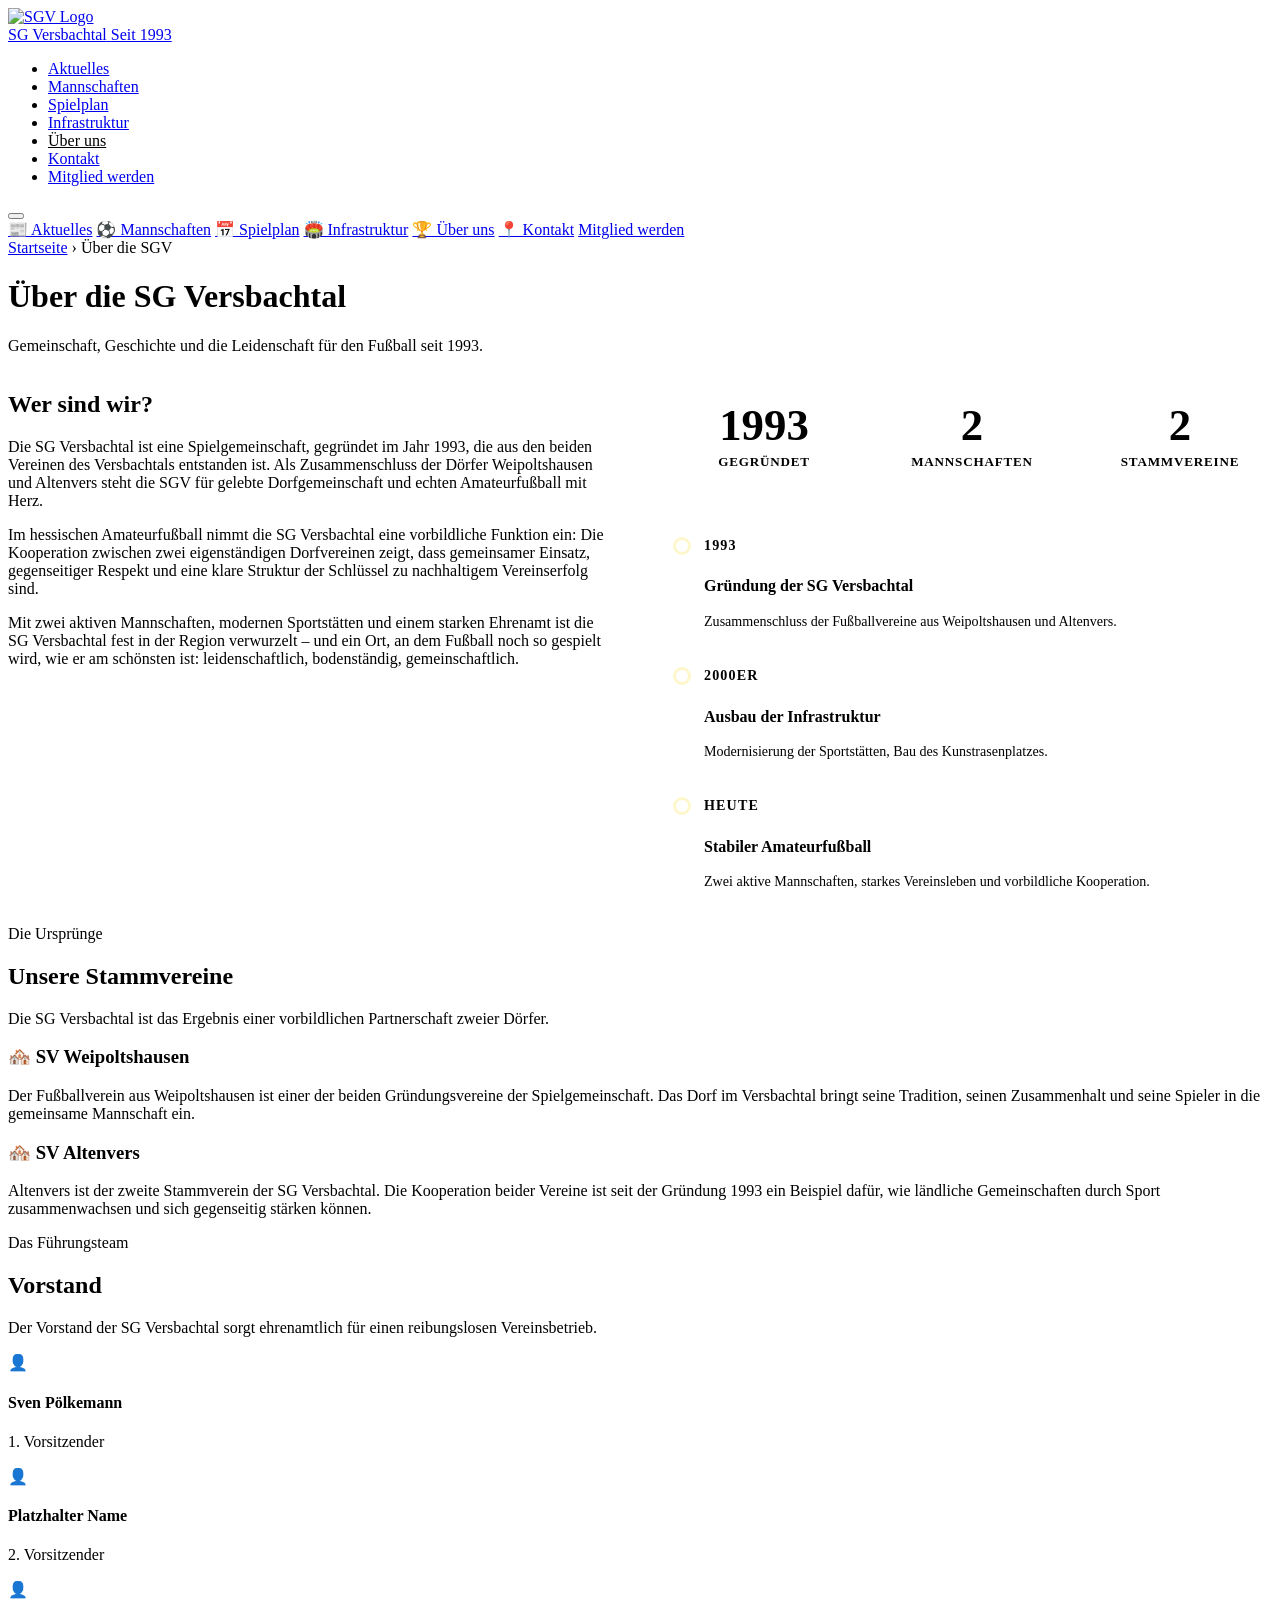
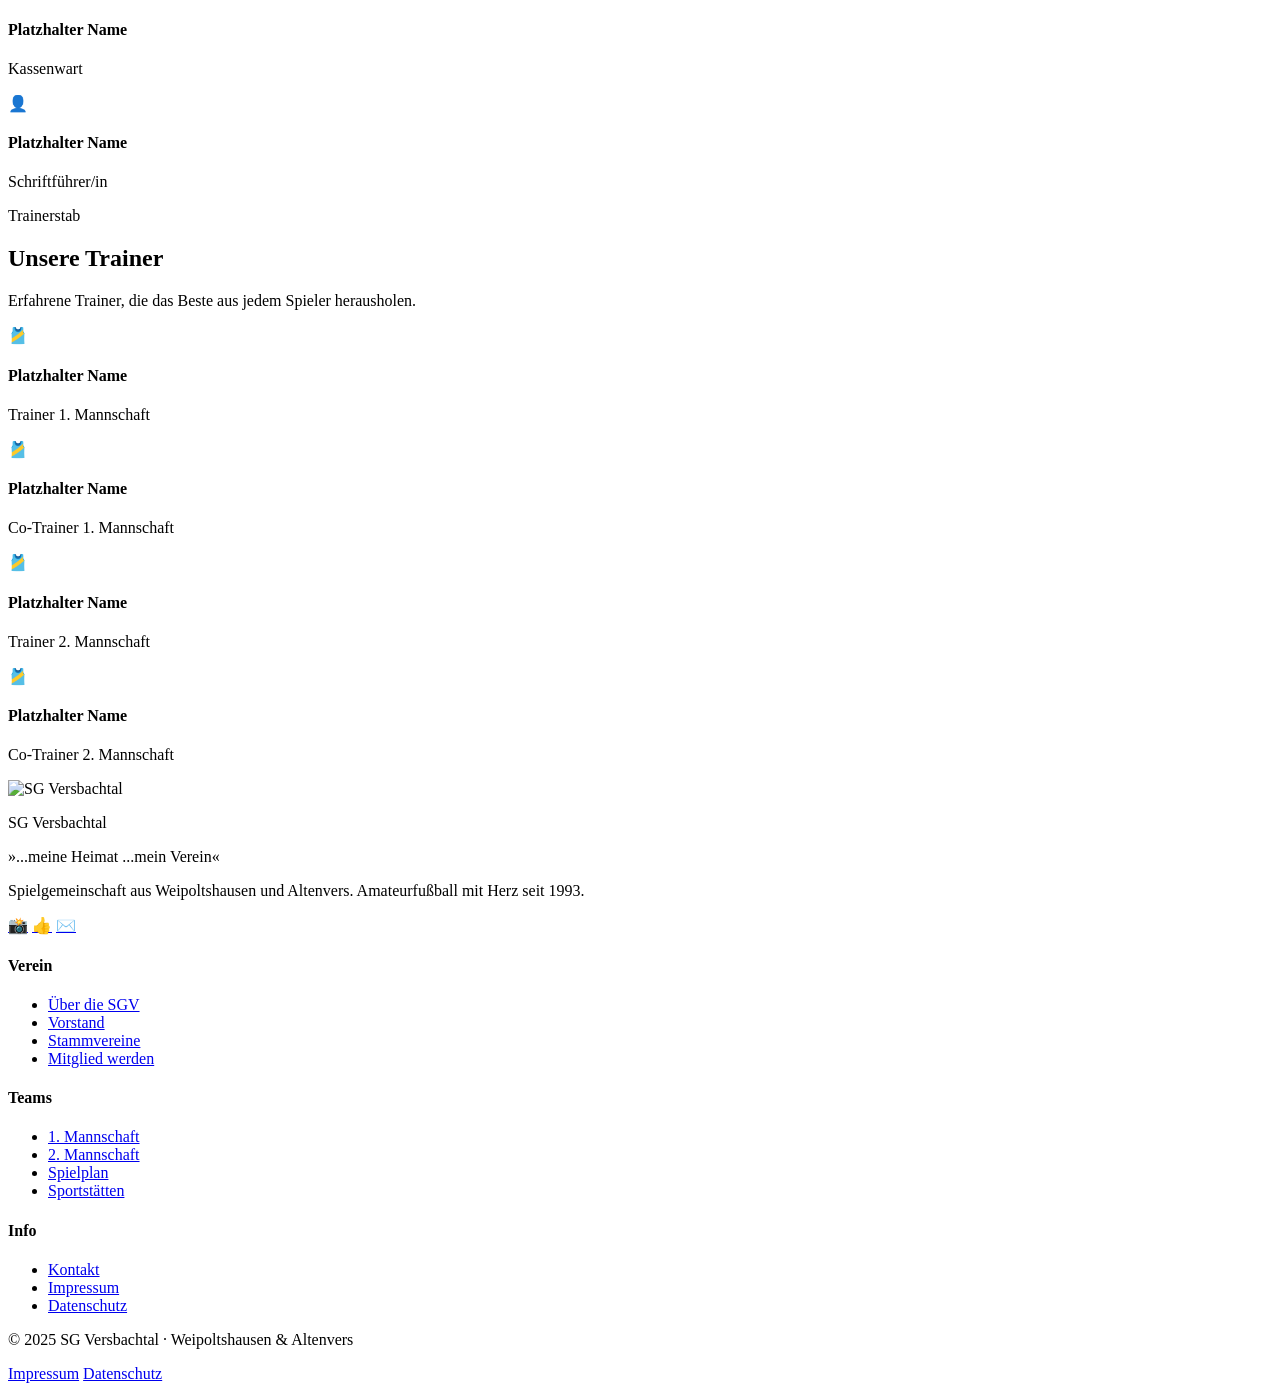
==== index.html @ b8f174ee "Add files via upload" ====
<!DOCTYPE html>
<html lang="de">
<head>
  <meta charset="UTF-8" />
  <meta name="viewport" content="width=device-width, initial-scale=1.0" />
  <meta name="description" content="Über die SG Versbachtal – Geschichte, Stammvereine, Vorstand und Trainer." />
  <title>Über die SGV | SG Versbachtal</title>
  <link rel="stylesheet" href="css/style.css" />
  <style>
    /* Extra styles for this page */
    .timeline {
      position: relative;
      padding-left: 2rem;
    }
    .timeline::before {
      content: '';
      position: absolute;
      left: 6px;
      top: 8px;
      bottom: 0;
      width: 2px;
      background: linear-gradient(to bottom, var(--color-accent), rgba(255,215,0,0.1));
    }
    .timeline-item {
      position: relative;
      margin-bottom: 2rem;
    }
    .timeline-item::before {
      content: '';
      position: absolute;
      left: -1.75rem;
      top: 6px;
      width: 12px;
      height: 12px;
      border-radius: 50%;
      background: var(--color-accent);
      border: 2px solid var(--color-primary-dark);
      box-shadow: 0 0 0 3px rgba(255,215,0,0.2);
    }
    .timeline-year {
      font-size: 0.75rem;
      font-weight: 700;
      color: var(--color-accent-dark);
      text-transform: uppercase;
      letter-spacing: 0.08em;
      margin-bottom: 4px;
    }
    .timeline-item h4 {
      font-size: 1rem;
      color: var(--color-primary-dark);
      margin-bottom: 4px;
    }
    .timeline-item p {
      font-size: 0.88rem;
      color: var(--color-gray);
      line-height: 1.6;
    }
    .stat-row {
      display: grid;
      grid-template-columns: repeat(3, 1fr);
      gap: 1.5rem;
      margin: 2rem 0;
    }
    .stat-item {
      text-align: center;
      padding: 2rem 1rem;
      background: var(--color-white);
      border-radius: var(--radius-md);
      border: 1px solid var(--color-border);
      box-shadow: var(--shadow-sm);
    }
    .stat-number {
      font-family: var(--font-display);
      font-size: 2.8rem;
      font-weight: 700;
      color: var(--color-primary);
      line-height: 1;
      margin-bottom: 6px;
    }
    .stat-label {
      font-size: 0.82rem;
      color: var(--color-gray);
      font-weight: 600;
      text-transform: uppercase;
      letter-spacing: 0.06em;
    }
    @media (max-width: 768px) {
      .stat-row { grid-template-columns: 1fr; }
    }
  </style>
</head>
<body>

<!-- NAVIGATION -->
<header>
  <nav class="navbar scrolled" role="navigation" aria-label="Hauptnavigation">
    <div class="container">
      <a href="index.html" class="nav-brand" aria-label="Zurück zur Startseite">
        <img src="images/logo-placeholder.svg" alt="SGV Logo" class="nav-logo" />
        <div class="nav-brand-text">
          <span class="nav-brand-name">SG Versbachtal</span>
          <span class="nav-brand-year">Seit 1993</span>
        </div>
      </a>
      <ul class="nav-links" role="list">
        <li><a href="index.html#aktuelles">Aktuelles</a></li>
        <li><a href="index.html#mannschaften">Mannschaften</a></li>
        <li><a href="index.html#spielplan">Spielplan</a></li>
        <li><a href="index.html#infrastruktur">Infrastruktur</a></li>
        <li><a href="die-sgv.html" aria-current="page" style="color:var(--color-accent)">Über uns</a></li>
        <li><a href="index.html#kontakt">Kontakt</a></li>
        <li><a href="index.html#mitglied" class="nav-cta">Mitglied werden</a></li>
      </ul>
      <button class="hamburger" aria-label="Menü öffnen" aria-expanded="false">
        <span></span><span></span><span></span>
      </button>
    </div>
  </nav>
  <nav class="mobile-nav" aria-label="Mobile Navigation">
    <a href="index.html#aktuelles">📰 Aktuelles</a>
    <a href="index.html#mannschaften">⚽ Mannschaften</a>
    <a href="index.html#spielplan">📅 Spielplan</a>
    <a href="index.html#infrastruktur">🏟️ Infrastruktur</a>
    <a href="die-sgv.html">🏆 Über uns</a>
    <a href="index.html#kontakt">📍 Kontakt</a>
    <a href="index.html#mitglied" class="nav-cta">Mitglied werden</a>
  </nav>
</header>

<main>

  <!-- PAGE HERO -->
  <div class="page-hero">
    <div class="container">
      <nav class="breadcrumb" aria-label="Breadcrumb">
        <a href="index.html">Startseite</a>
        <span class="breadcrumb-sep" aria-hidden="true">›</span>
        <span>Über die SGV</span>
      </nav>
      <h1>Über die SG Versbachtal</h1>
      <p>Gemeinschaft, Geschichte und die Leidenschaft für den Fußball seit 1993.</p>
    </div>
  </div>

  <!-- ÜBER UNS -->
  <section class="page-section" id="ueber-uns">
    <div class="container">
      <div style="display:grid;grid-template-columns:1fr 1fr;gap:4rem;align-items:start">

        <div class="content-prose fade-in">
          <h2>Wer sind wir?</h2>
          <p>
            Die SG Versbachtal ist eine Spielgemeinschaft, gegründet im Jahr 1993, die aus den beiden Vereinen des
            Versbachtals entstanden ist. Als Zusammenschluss der Dörfer Weipoltshausen und Altenvers steht die SGV
            für gelebte Dorfgemeinschaft und echten Amateurfußball mit Herz.
          </p>
          <p>
            Im hessischen Amateurfußball nimmt die SG Versbachtal eine vorbildliche Funktion ein: Die Kooperation
            zwischen zwei eigenständigen Dorfvereinen zeigt, dass gemeinsamer Einsatz, gegenseitiger Respekt und
            eine klare Struktur der Schlüssel zu nachhaltigem Vereinserfolg sind.
          </p>
          <p>
            Mit zwei aktiven Mannschaften, modernen Sportstätten und einem starken Ehrenamt ist die SG Versbachtal
            fest in der Region verwurzelt – und ein Ort, an dem Fußball noch so gespielt wird, wie er am schönsten ist:
            leidenschaftlich, bodenständig, gemeinschaftlich.
          </p>
        </div>

        <div class="fade-in fade-in-delay-1">
          <div class="stat-row" style="margin-top:0">
            <div class="stat-item">
              <div class="stat-number">1993</div>
              <div class="stat-label">Gegründet</div>
            </div>
            <div class="stat-item">
              <div class="stat-number">2</div>
              <div class="stat-label">Mannschaften</div>
            </div>
            <div class="stat-item">
              <div class="stat-number">2</div>
              <div class="stat-label">Stammvereine</div>
            </div>
          </div>

          <div class="timeline" style="margin-top:2rem">
            <div class="timeline-item">
              <p class="timeline-year">1993</p>
              <h4>Gründung der SG Versbachtal</h4>
              <p>Zusammenschluss der Fußballvereine aus Weipoltshausen und Altenvers.</p>
            </div>
            <div class="timeline-item">
              <p class="timeline-year">2000er</p>
              <h4>Ausbau der Infrastruktur</h4>
              <p>Modernisierung der Sportstätten, Bau des Kunstrasenplatzes.</p>
            </div>
            <div class="timeline-item">
              <p class="timeline-year">Heute</p>
              <h4>Stabiler Amateurfußball</h4>
              <p>Zwei aktive Mannschaften, starkes Vereinsleben und vorbildliche Kooperation.</p>
            </div>
          </div>
        </div>

      </div>
    </div>
  </section>

  <!-- STAMMVEREINE -->
  <section class="page-section" id="stammvereine" style="background:var(--color-light)">
    <div class="container">
      <div class="section-header fade-in">
        <span class="section-label">Die Ursprünge</span>
        <h2 class="section-title">Unsere Stammvereine</h2>
        <p class="section-subtitle">Die SG Versbachtal ist das Ergebnis einer vorbildlichen Partnerschaft zweier Dörfer.</p>
      </div>

      <div class="vereine-grid fade-in">
        <div class="verein-card">
          <h3><span>🏘️</span> SV Weipoltshausen</h3>
          <p>
            Der Fußballverein aus Weipoltshausen ist einer der beiden Gründungsvereine der Spielgemeinschaft.
            Das Dorf im Versbachtal bringt seine Tradition, seinen Zusammenhalt und seine Spieler in die
            gemeinsame Mannschaft ein.
          </p>
        </div>
        <div class="verein-card">
          <h3><span>🏘️</span> SV Altenvers</h3>
          <p>
            Altenvers ist der zweite Stammverein der SG Versbachtal. Die Kooperation beider Vereine ist seit
            der Gründung 1993 ein Beispiel dafür, wie ländliche Gemeinschaften durch Sport zusammenwachsen
            und sich gegenseitig stärken können.
          </p>
        </div>
      </div>
    </div>
  </section>

  <!-- VORSTAND -->
  <section class="page-section" id="vorstand">
    <div class="container">
      <div class="section-header fade-in">
        <span class="section-label">Das Führungsteam</span>
        <h2 class="section-title">Vorstand</h2>
        <p class="section-subtitle">Der Vorstand der SG Versbachtal sorgt ehrenamtlich für einen reibungslosen Vereinsbetrieb.</p>
      </div>

      <div class="people-grid">

        <div class="person-card fade-in">
          <div class="person-avatar" aria-hidden="true">👤</div>
          <h4>Sven Pölkemann</h4>
          <p class="person-role">1. Vorsitzender</p>
        </div>

        <div class="person-card fade-in fade-in-delay-1">
          <div class="person-avatar" aria-hidden="true">👤</div>
          <h4>Platzhalter Name</h4>
          <p class="person-role">2. Vorsitzender</p>
        </div>

        <div class="person-card fade-in fade-in-delay-2">
          <div class="person-avatar" aria-hidden="true">👤</div>
          <h4>Platzhalter Name</h4>
          <p class="person-role">Kassenwart</p>
        </div>

        <div class="person-card fade-in fade-in-delay-3">
          <div class="person-avatar" aria-hidden="true">👤</div>
          <h4>Platzhalter Name</h4>
          <p class="person-role">Schriftführer/in</p>
        </div>

      </div>
    </div>
  </section>

  <!-- TRAINER -->
  <section class="page-section" id="trainer" style="background:var(--color-light)">
    <div class="container">
      <div class="section-header fade-in">
        <span class="section-label">Trainerstab</span>
        <h2 class="section-title">Unsere Trainer</h2>
        <p class="section-subtitle">Erfahrene Trainer, die das Beste aus jedem Spieler herausholen.</p>
      </div>

      <div class="people-grid">

        <div class="person-card fade-in" id="mannschaft-1">
          <div class="person-avatar" aria-hidden="true">🎽</div>
          <h4>Platzhalter Name</h4>
          <p class="person-role">Trainer 1. Mannschaft</p>
        </div>

        <div class="person-card fade-in fade-in-delay-1">
          <div class="person-avatar" aria-hidden="true">🎽</div>
          <h4>Platzhalter Name</h4>
          <p class="person-role">Co-Trainer 1. Mannschaft</p>
        </div>

        <div class="person-card fade-in fade-in-delay-2" id="mannschaft-2">
          <div class="person-avatar" aria-hidden="true">🎽</div>
          <h4>Platzhalter Name</h4>
          <p class="person-role">Trainer 2. Mannschaft</p>
        </div>

        <div class="person-card fade-in fade-in-delay-3">
          <div class="person-avatar" aria-hidden="true">🎽</div>
          <h4>Platzhalter Name</h4>
          <p class="person-role">Co-Trainer 2. Mannschaft</p>
        </div>

      </div>
    </div>
  </section>

</main>

<!-- FOOTER -->
<footer role="contentinfo">
  <div class="container">
    <div class="footer-grid">
      <div class="footer-brand">
        <div class="footer-logo-wrap">
          <img src="images/logo-placeholder.svg" alt="SG Versbachtal" class="footer-logo" />
          <div>
            <p class="footer-brand-name">SG Versbachtal</p>
            <p class="footer-brand-slogan">»...meine Heimat ...mein Verein«</p>
          </div>
        </div>
        <p class="footer-description">Spielgemeinschaft aus Weipoltshausen und Altenvers. Amateurfußball mit Herz seit 1993.</p>
        <div class="footer-social">
          <a href="https://www.instagram.com/sgversbachtal/" target="_blank" rel="noopener noreferrer" class="footer-social-btn" aria-label="Instagram">📸</a>
          <a href="https://www.facebook.com/search/top?q=sg%20versbachtal" target="_blank" rel="noopener noreferrer" class="footer-social-btn" aria-label="Facebook">👍</a>
          <a href="mailto:sg-versbachtal@gmail.com" class="footer-social-btn" aria-label="E-Mail">✉️</a>
        </div>
      </div>
      <div class="footer-col">
        <h4>Verein</h4>
        <ul>
          <li><a href="die-sgv.html">Über die SGV</a></li>
          <li><a href="die-sgv.html#vorstand">Vorstand</a></li>
          <li><a href="die-sgv.html#stammvereine">Stammvereine</a></li>
          <li><a href="index.html#mitglied">Mitglied werden</a></li>
        </ul>
      </div>
      <div class="footer-col">
        <h4>Teams</h4>
        <ul>
          <li><a href="index.html#mannschaften">1. Mannschaft</a></li>
          <li><a href="index.html#mannschaften">2. Mannschaft</a></li>
          <li><a href="index.html#spielplan">Spielplan</a></li>
          <li><a href="index.html#infrastruktur">Sportstätten</a></li>
        </ul>
      </div>
      <div class="footer-col">
        <h4>Info</h4>
        <ul>
          <li><a href="index.html#kontakt">Kontakt</a></li>
          <li><a href="impressum.html">Impressum</a></li>
          <li><a href="datenschutz.html">Datenschutz</a></li>
        </ul>
      </div>
    </div>
    <div class="footer-bottom">
      <p class="footer-copyright">© <span class="copyright-year">2025</span> SG Versbachtal · Weipoltshausen &amp; Altenvers</p>
      <div class="footer-legal-links">
        <a href="impressum.html">Impressum</a>
        <a href="datenschutz.html">Datenschutz</a>
      </div>
    </div>
  </div>
</footer>

<script src="js/main.js"></script>
</body>
</html>
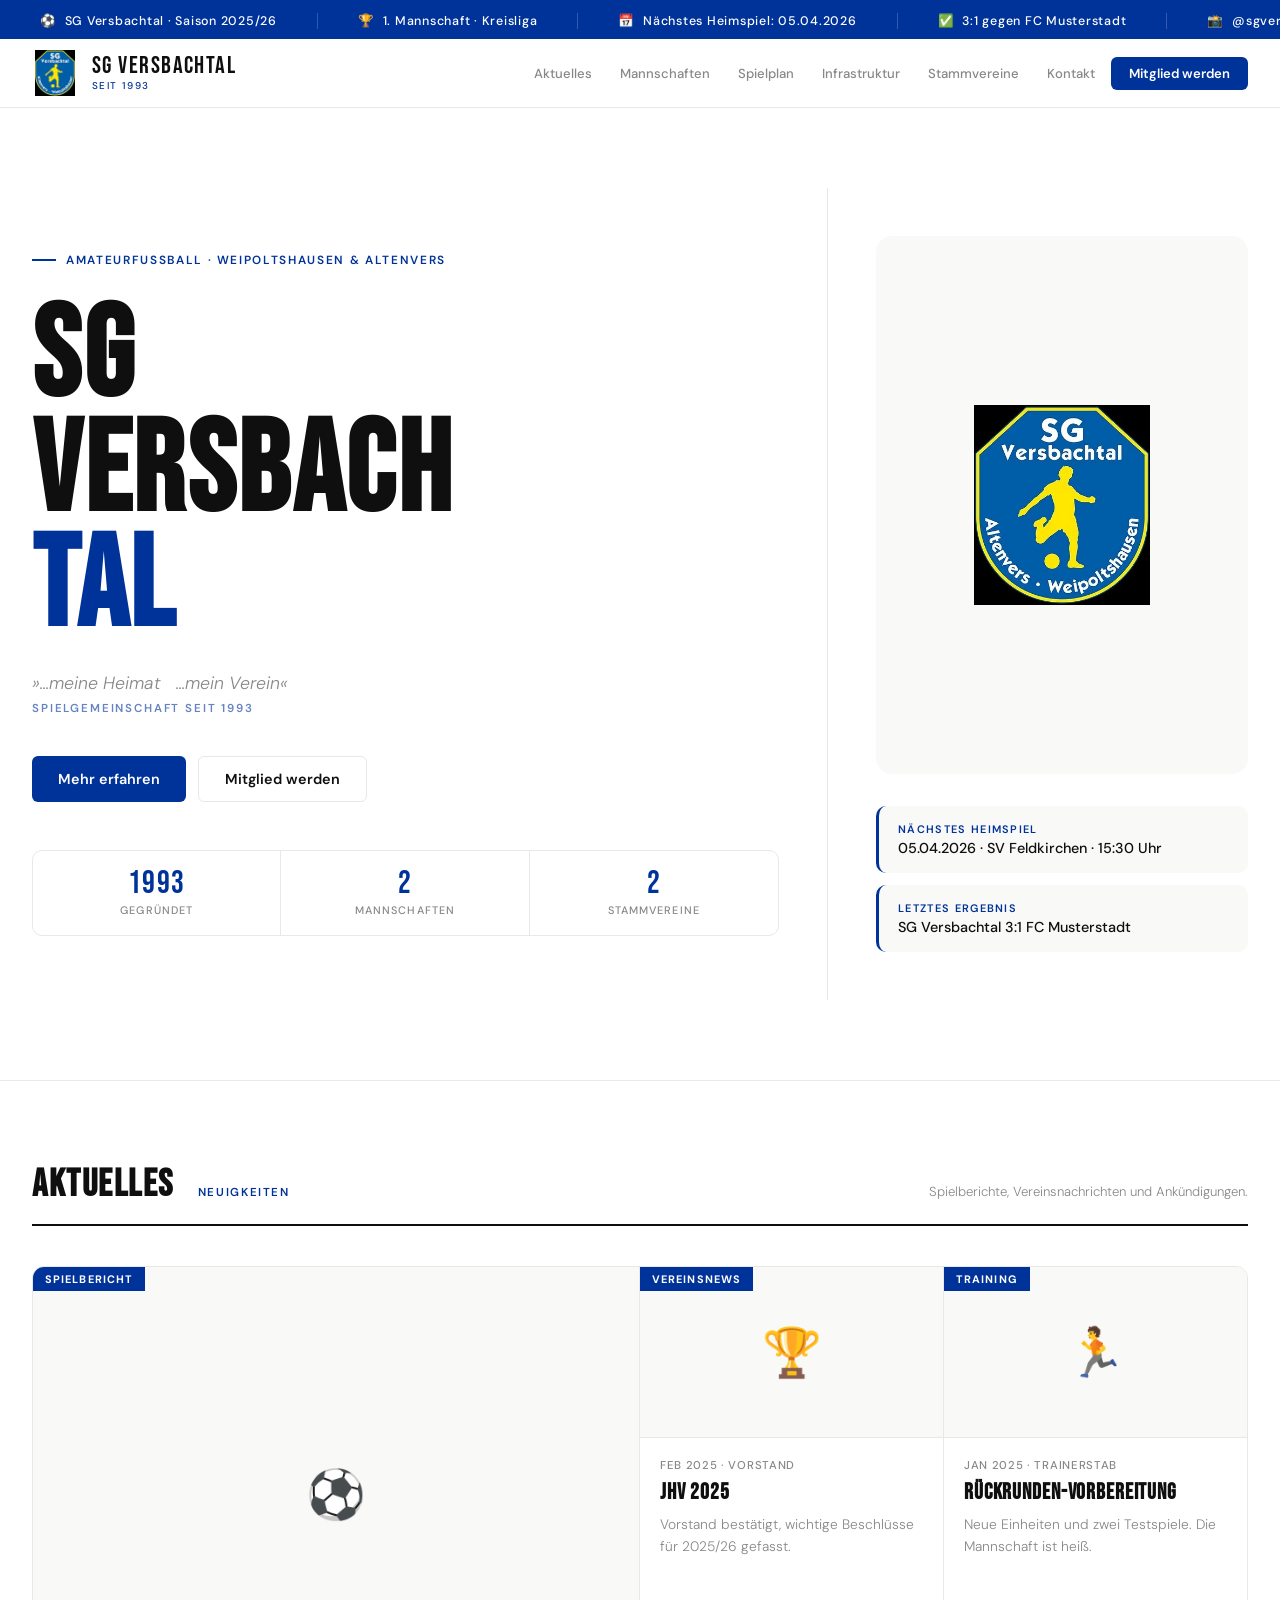
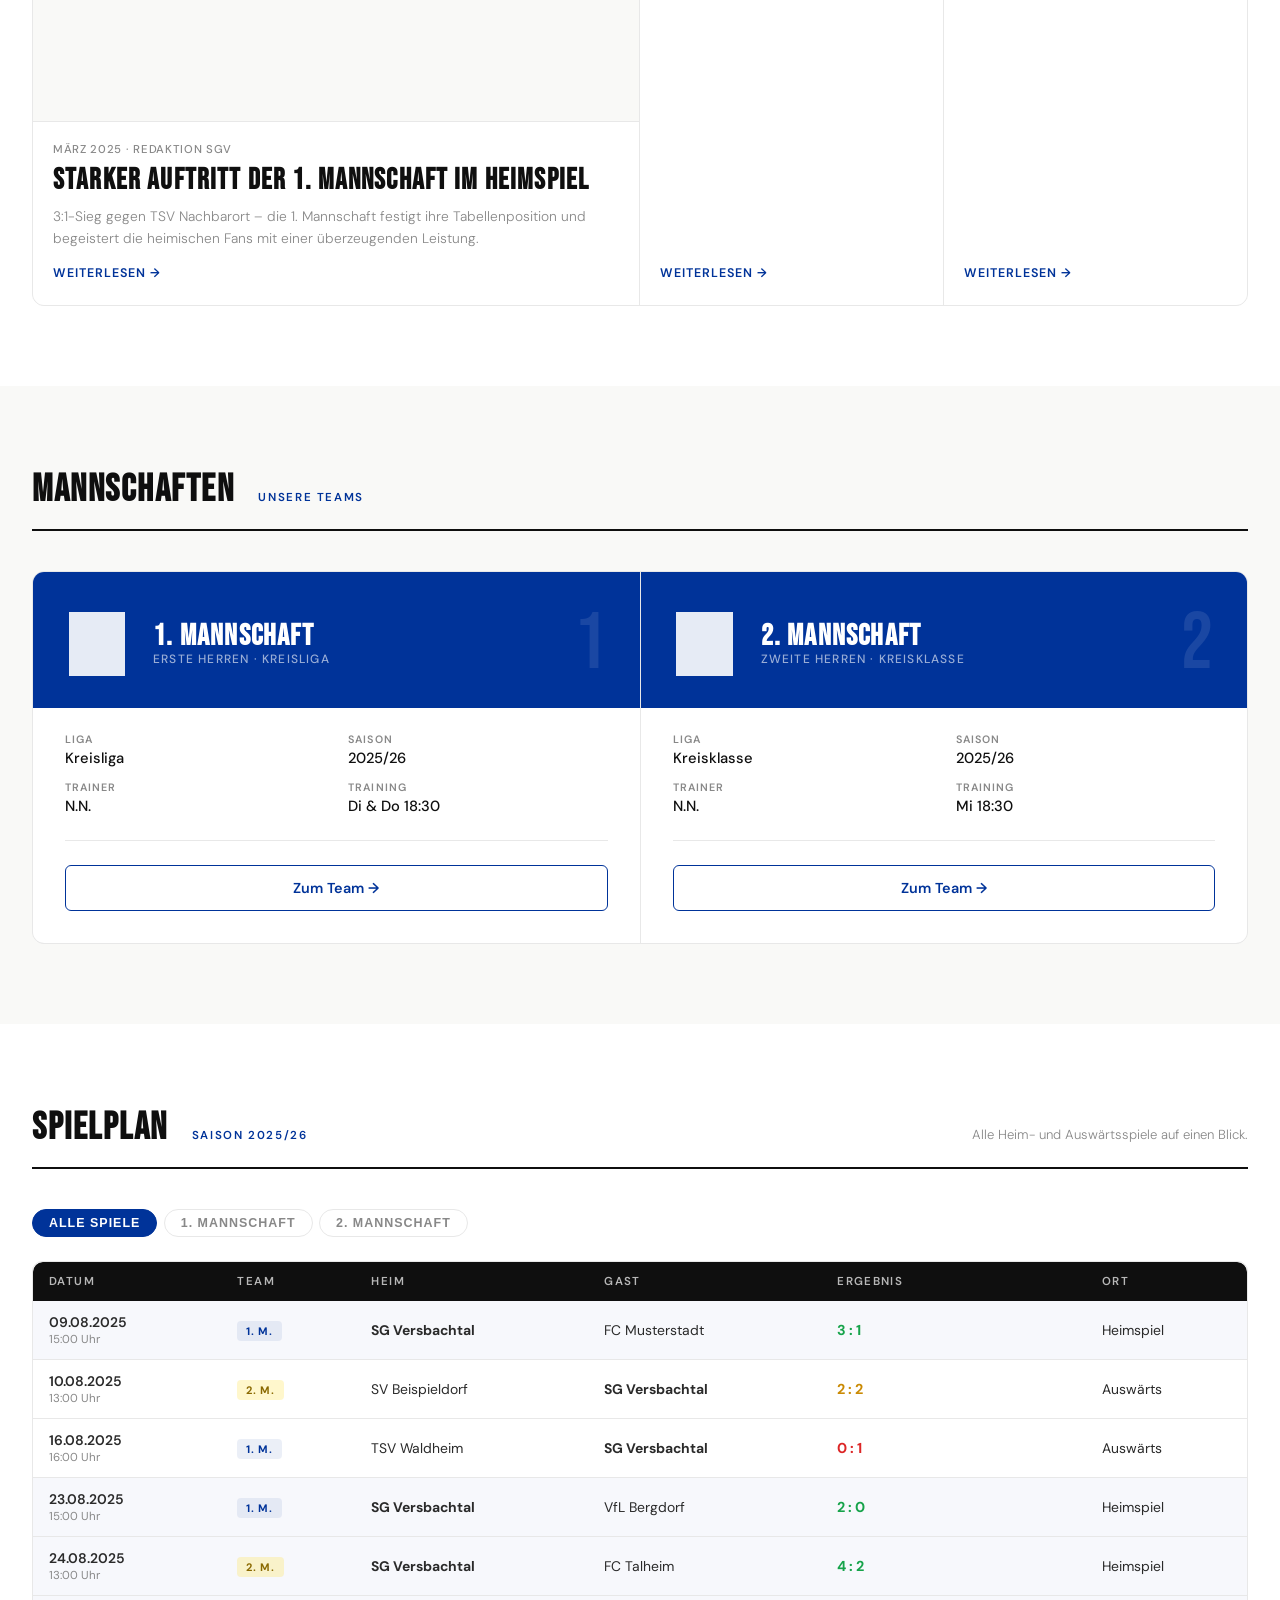
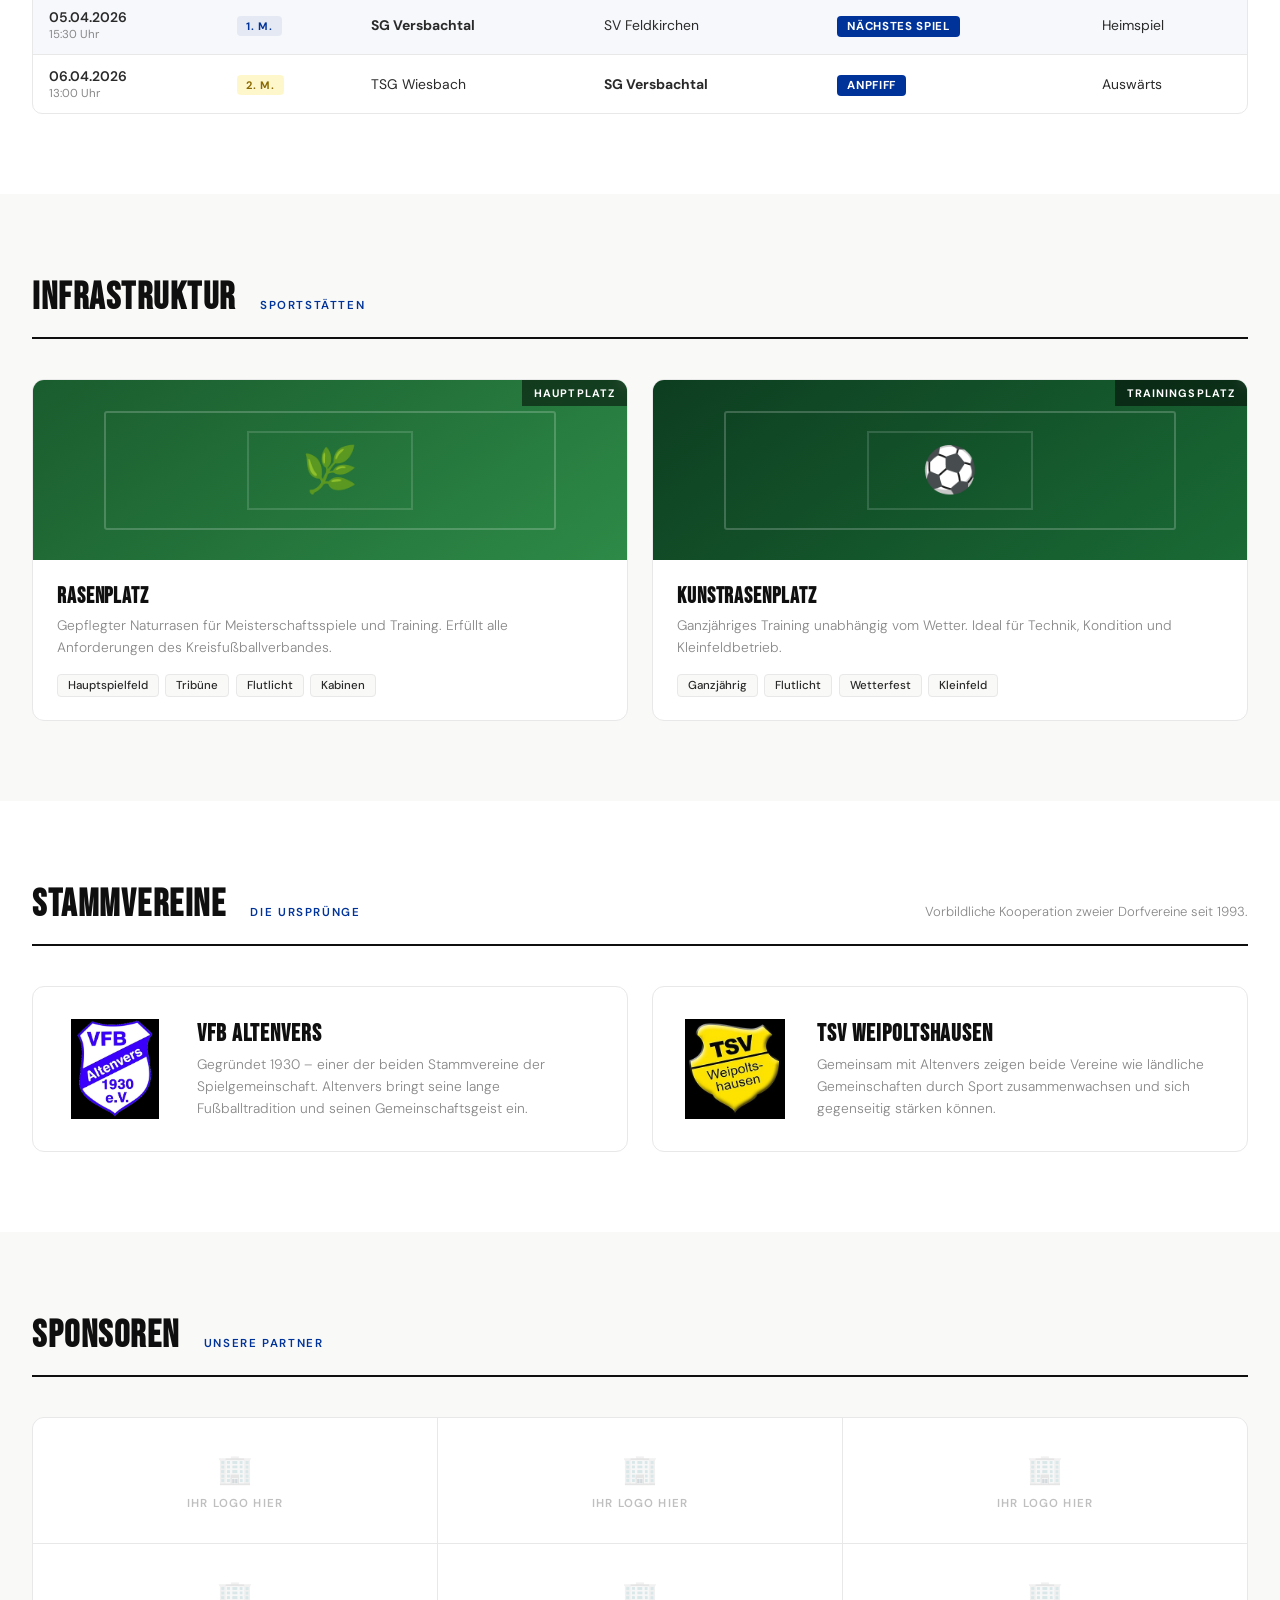
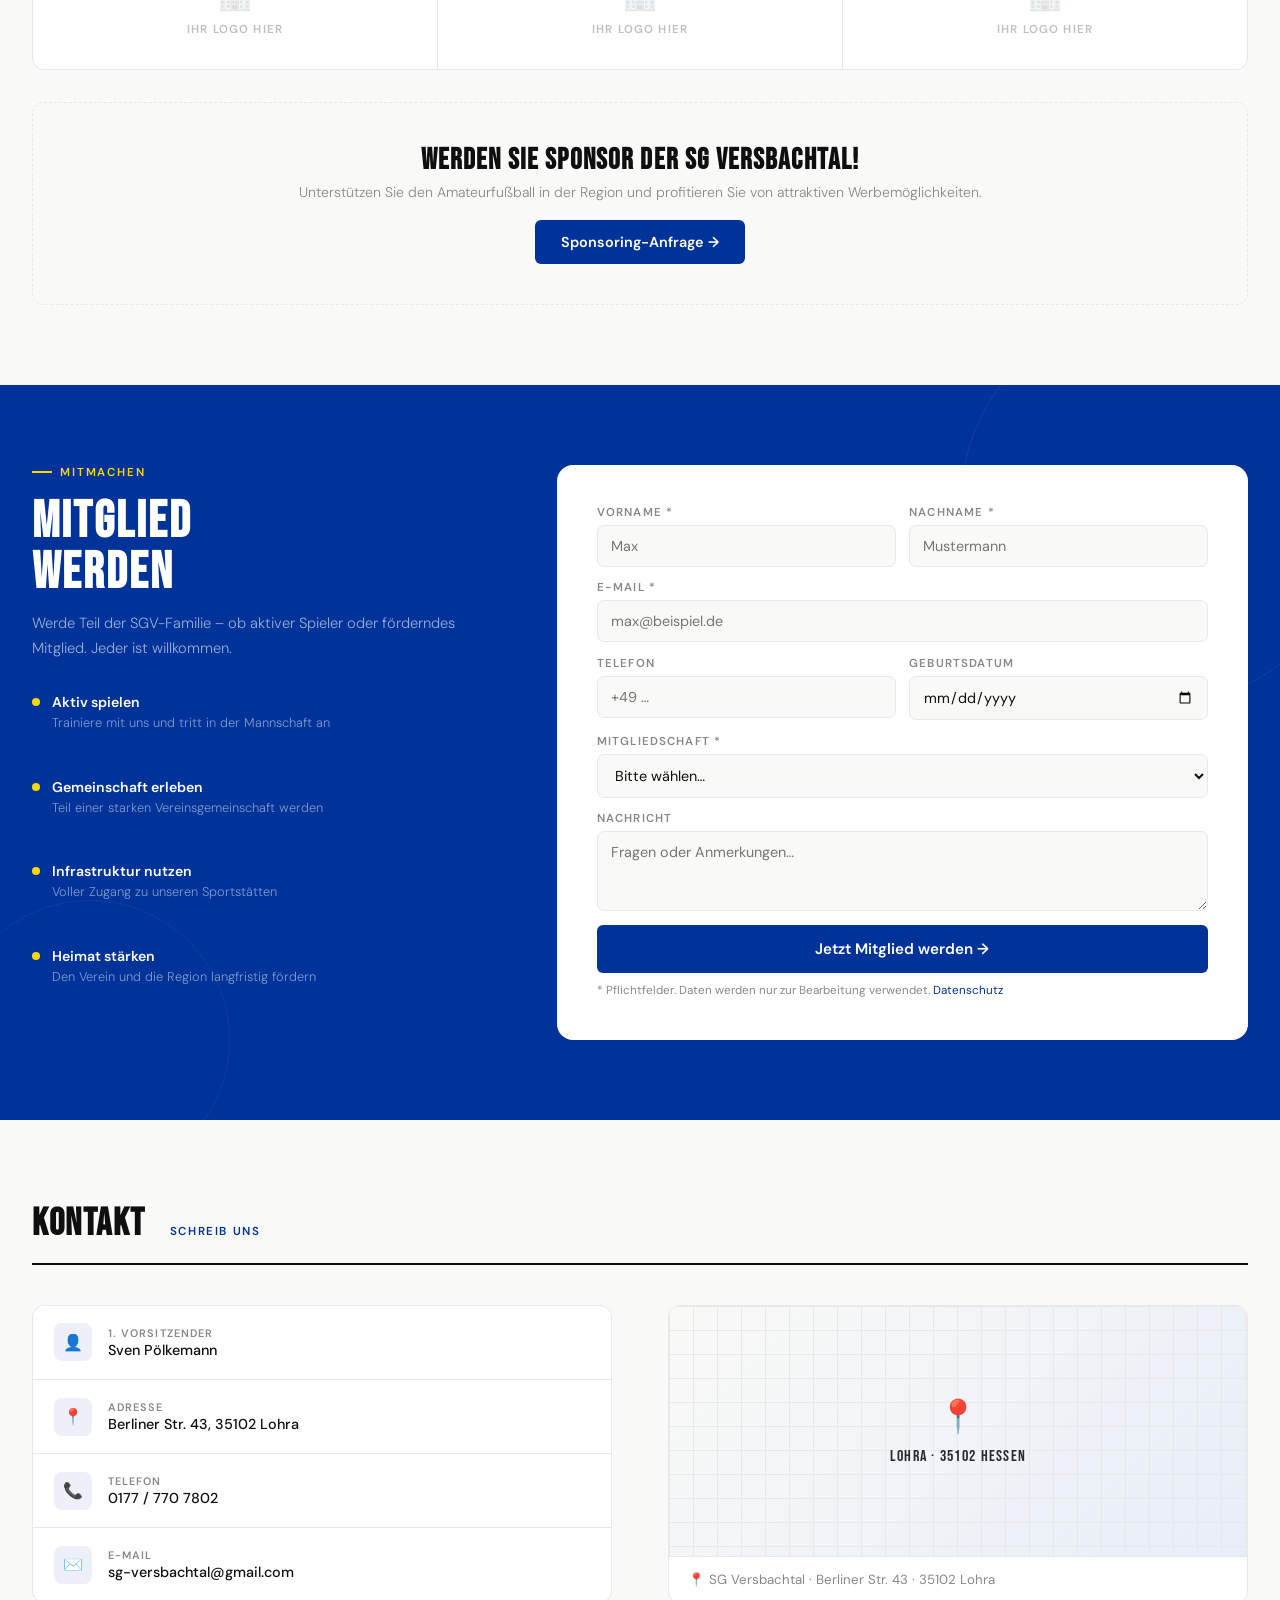
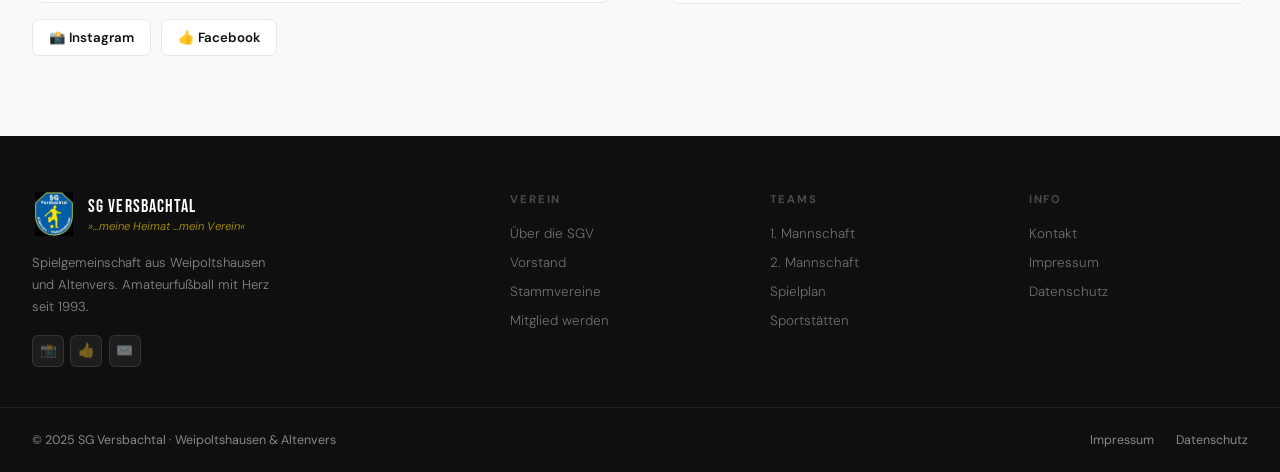
==== commit 597904a9: "Add files via upload" ====
--- a/index.html
+++ b/index.html
@@ -1,376 +1,626 @@
 <!DOCTYPE html>
 <html lang="de">
 <head>
-  <meta charset="UTF-8" />
-  <meta name="viewport" content="width=device-width, initial-scale=1.0" />
-  <meta name="description" content="Über die SG Versbachtal – Geschichte, Stammvereine, Vorstand und Trainer." />
-  <title>Über die SGV | SG Versbachtal</title>
-  <link rel="stylesheet" href="css/style.css" />
-  <style>
-    /* Extra styles for this page */
-    .timeline {
-      position: relative;
-      padding-left: 2rem;
-    }
-    .timeline::before {
-      content: '';
-      position: absolute;
-      left: 6px;
-      top: 8px;
-      bottom: 0;
-      width: 2px;
-      background: linear-gradient(to bottom, var(--color-accent), rgba(255,215,0,0.1));
-    }
-    .timeline-item {
-      position: relative;
-      margin-bottom: 2rem;
-    }
-    .timeline-item::before {
-      content: '';
-      position: absolute;
-      left: -1.75rem;
-      top: 6px;
-      width: 12px;
-      height: 12px;
-      border-radius: 50%;
-      background: var(--color-accent);
-      border: 2px solid var(--color-primary-dark);
-      box-shadow: 0 0 0 3px rgba(255,215,0,0.2);
-    }
-    .timeline-year {
-      font-size: 0.75rem;
-      font-weight: 700;
-      color: var(--color-accent-dark);
-      text-transform: uppercase;
-      letter-spacing: 0.08em;
-      margin-bottom: 4px;
-    }
-    .timeline-item h4 {
-      font-size: 1rem;
-      color: var(--color-primary-dark);
-      margin-bottom: 4px;
-    }
-    .timeline-item p {
-      font-size: 0.88rem;
-      color: var(--color-gray);
-      line-height: 1.6;
-    }
-    .stat-row {
-      display: grid;
-      grid-template-columns: repeat(3, 1fr);
-      gap: 1.5rem;
-      margin: 2rem 0;
-    }
-    .stat-item {
-      text-align: center;
-      padding: 2rem 1rem;
-      background: var(--color-white);
-      border-radius: var(--radius-md);
-      border: 1px solid var(--color-border);
-      box-shadow: var(--shadow-sm);
-    }
-    .stat-number {
-      font-family: var(--font-display);
-      font-size: 2.8rem;
-      font-weight: 700;
-      color: var(--color-primary);
-      line-height: 1;
-      margin-bottom: 6px;
-    }
-    .stat-label {
-      font-size: 0.82rem;
-      color: var(--color-gray);
-      font-weight: 600;
-      text-transform: uppercase;
-      letter-spacing: 0.06em;
-    }
-    @media (max-width: 768px) {
-      .stat-row { grid-template-columns: 1fr; }
-    }
-  </style>
+<meta charset="UTF-8"/>
+<meta name="viewport" content="width=device-width,initial-scale=1.0"/>
+<title>SG Versbachtal</title>
+<link href="https://fonts.googleapis.com/css2?family=DM+Sans:ital,opsz,wght@0,9..40,300;0,9..40,400;0,9..40,500;0,9..40,700;1,9..40,300&family=Bebas+Neue&display=swap" rel="stylesheet">
+<style>
+:root{
+  --ink:#0f0f0f;
+  --ink2:#2a2a2a;
+  --muted:#888;
+  --rule:#e8e8e8;
+  --blue:#003399;
+  --gold:#FFD700;
+  --gold2:#f0c800;
+  --white:#fff;
+  --off:#f9f9f7;
+  --accent:#0033cc;
+}
+*,*::before,*::after{box-sizing:border-box;margin:0;padding:0}
+html{scroll-behavior:smooth}
+body{font-family:'DM Sans',sans-serif;background:var(--white);color:var(--ink);overflow-x:hidden}
+a{text-decoration:none;color:inherit}
+ul{list-style:none}
+img{max-width:100%;display:block}
+
+/* ── TICKER ── */
+.ticker{background:var(--blue);color:var(--white);padding:9px 0;overflow:hidden;white-space:nowrap}
+.ticker-inner{display:inline-flex;gap:0;animation:tick 22s linear infinite}
+.ticker-item{font-family:'DM Sans',sans-serif;font-size:.78rem;font-weight:500;letter-spacing:.06em;padding:0 2.5rem;border-right:1px solid rgba(255,255,255,.2)}
+.ticker-item span{color:var(--gold);margin-right:.5rem}
+@keyframes tick{0%{transform:translateX(0)}100%{transform:translateX(-50%)}}
+
+/* ── NAV ── */
+nav{background:var(--white);border-bottom:1px solid var(--rule);position:sticky;top:0;z-index:200}
+.nav-top{max-width:1320px;margin:0 auto;padding:0 2rem;height:68px;display:flex;align-items:center;justify-content:space-between;gap:2rem}
+.brand{display:flex;align-items:center;gap:14px}
+.brand img{width:46px;height:46px;object-fit:contain}
+.brand-name{font-family:'Bebas Neue',sans-serif;font-size:1.5rem;letter-spacing:.06em;color:var(--ink);line-height:1}
+.brand-sub{font-size:.62rem;font-weight:500;color:var(--blue);letter-spacing:.14em;text-transform:uppercase;margin-top:1px}
+.nav-links{display:flex;align-items:center;gap:.25rem}
+.nav-links a{font-size:.82rem;font-weight:500;color:var(--muted);padding:7px 12px;border-radius:6px;transition:.2s;white-space:nowrap}
+.nav-links a:hover{color:var(--ink);background:var(--off)}
+.nav-cta{background:var(--blue)!important;color:var(--white)!important;border-radius:6px!important;padding:8px 18px!important;font-weight:600!important}
+.nav-cta:hover{background:var(--accent)!important}
+
+/* ── HERO ── */
+#hero{border-bottom:1px solid var(--rule)}
+.hero-layout{max-width:1320px;margin:0 auto;padding:0 2rem;display:grid;grid-template-columns:1fr 420px;min-height:82vh;align-items:stretch;gap:0}
+.hero-left{padding:4rem 3rem 4rem 0;border-right:1px solid var(--rule);display:flex;flex-direction:column;justify-content:center}
+.hero-kicker{display:inline-flex;align-items:center;gap:10px;font-size:.74rem;font-weight:600;letter-spacing:.14em;text-transform:uppercase;color:var(--blue);margin-bottom:2rem}
+.hero-kicker::before{content:'';width:24px;height:2px;background:var(--blue)}
+.hero-h1{font-family:'Bebas Neue',sans-serif;font-size:clamp(5rem,10vw,9rem);line-height:.9;letter-spacing:.02em;color:var(--ink);margin-bottom:1.5rem}
+.hero-h1 em{color:var(--blue);font-style:normal;display:block}
+.hero-tagline{font-size:1.1rem;font-weight:300;color:var(--muted);font-style:italic;margin-bottom:.3rem;line-height:1.5}
+.hero-since{font-size:.72rem;font-weight:600;letter-spacing:.16em;text-transform:uppercase;color:var(--blue);opacity:.6;margin-bottom:2.5rem}
+.hero-btns{display:flex;gap:.75rem;flex-wrap:wrap}
+.btn{display:inline-flex;align-items:center;gap:8px;padding:13px 26px;border-radius:6px;font-family:'DM Sans',sans-serif;font-size:.9rem;font-weight:600;cursor:pointer;border:none;transition:.2s;white-space:nowrap}
+.btn-blue{background:var(--blue);color:#fff}
+.btn-blue:hover{background:var(--accent);transform:translateY(-2px)}
+.btn-outline{background:transparent;color:var(--ink);border:1.5px solid var(--rule)}
+.btn-outline:hover{border-color:var(--ink);transform:translateY(-2px)}
+.hero-stats{display:grid;grid-template-columns:repeat(3,1fr);gap:0;margin-top:3rem;border:1px solid var(--rule);border-radius:10px;overflow:hidden}
+.hstat{padding:1.1rem 1rem;border-right:1px solid var(--rule);text-align:center}
+.hstat:last-child{border-right:none}
+.hstat-num{font-family:'Bebas Neue',sans-serif;font-size:2rem;color:var(--blue);letter-spacing:.04em;line-height:1}
+.hstat-label{font-size:.68rem;font-weight:500;color:var(--muted);letter-spacing:.1em;text-transform:uppercase;margin-top:3px}
+.hero-right{padding:3rem 0 3rem 3rem;display:flex;flex-direction:column;justify-content:space-between;gap:2rem}
+.hero-logo-box{flex:1;display:flex;align-items:center;justify-content:center;background:var(--off);border-radius:16px;position:relative;overflow:hidden;min-height:280px}
+.hero-logo-box::before{content:'SG';font-family:'Bebas Neue',sans-serif;font-size:14rem;color:rgba(0,51,153,.05);position:absolute;top:50%;left:50%;transform:translate(-50%,-50%);white-space:nowrap;pointer-events:none}
+.hero-logo-box img{width:200px;height:200px;object-fit:contain;position:relative;z-index:1;animation:logoFloat 5s ease-in-out infinite}
+@keyframes logoFloat{0%,100%{transform:translateY(0)}50%{transform:translateY(-10px)}}
+.hero-aside{display:flex;flex-direction:column;gap:.75rem}
+.aside-card{background:var(--off);border-radius:10px;padding:1rem 1.2rem;border-left:3px solid var(--blue)}
+.aside-label{font-size:.68rem;font-weight:600;letter-spacing:.12em;text-transform:uppercase;color:var(--blue);margin-bottom:3px}
+.aside-val{font-size:.9rem;font-weight:500;color:var(--ink)}
+
+/* ── SHARED ── */
+section{padding:80px 0}
+.container{max-width:1320px;margin:0 auto;padding:0 2rem}
+.section-rule{display:flex;align-items:baseline;gap:1.5rem;margin-bottom:2.5rem;padding-bottom:1rem;border-bottom:2px solid var(--ink)}
+.section-rule h2{font-family:'Bebas Neue',sans-serif;font-size:clamp(1.8rem,3vw,2.6rem);letter-spacing:.04em;color:var(--ink)}
+.section-rule .rule-tag{font-size:.72rem;font-weight:600;letter-spacing:.14em;text-transform:uppercase;color:var(--blue)}
+.section-rule .rule-sub{margin-left:auto;font-size:.82rem;color:var(--muted);font-weight:300;max-width:340px;text-align:right}
+
+/* ── NEWS ── */
+#aktuelles{background:var(--white)}
+.news-grid{display:grid;grid-template-columns:2fr 1fr 1fr;gap:1px;background:var(--rule)}
+.news-card{background:var(--white);transition:.2s;cursor:pointer;display:flex;flex-direction:column}
+.news-card:hover{background:var(--off)}
+.news-card:first-child{grid-row:span 1}
+.nc-img{background:var(--off);aspect-ratio:16/9;display:flex;align-items:center;justify-content:center;font-size:3rem;position:relative;overflow:hidden}
+.nc-img.tall{aspect-ratio:4/3}
+.nc-tag{position:absolute;top:0;left:0;background:var(--blue);color:#fff;font-size:.68rem;font-weight:700;letter-spacing:.1em;text-transform:uppercase;padding:5px 12px}
+.nc-body{padding:1.25rem 1.25rem 1.5rem;flex:1;display:flex;flex-direction:column;border-top:1px solid var(--rule)}
+.nc-meta{font-size:.71rem;font-weight:500;color:var(--muted);letter-spacing:.06em;text-transform:uppercase;margin-bottom:.5rem}
+.nc-body h3{font-family:'Bebas Neue',sans-serif;font-size:1.35rem;letter-spacing:.04em;color:var(--ink);margin-bottom:.5rem;line-height:1.1}
+.news-card:first-child .nc-body h3{font-size:1.8rem}
+.nc-body p{font-size:.86rem;color:var(--muted);line-height:1.6;flex:1;font-weight:300}
+.nc-more{display:inline-flex;align-items:center;gap:5px;margin-top:1rem;font-size:.78rem;font-weight:600;letter-spacing:.08em;text-transform:uppercase;color:var(--blue);transition:.2s}
+.nc-more:hover{gap:9px}
+
+/* ── TEAMS ── */
+#mannschaften{background:var(--off)}
+.teams-grid{display:grid;grid-template-columns:repeat(2,1fr);gap:1px;background:var(--rule);border:1px solid var(--rule);border-radius:12px;overflow:hidden}
+.team-card{background:var(--white);display:flex;flex-direction:column}
+.tc-head{background:var(--blue);padding:2rem 2rem 1.5rem;display:grid;grid-template-columns:auto 1fr auto;align-items:center;gap:1.5rem}
+.tc-logo{width:64px;height:64px;object-fit:contain;filter:brightness(0) invert(1) opacity(.9)}
+.tc-head-text h3{font-family:'Bebas Neue',sans-serif;font-size:1.9rem;letter-spacing:.04em;color:#fff;line-height:1}
+.tc-head-text p{font-size:.75rem;font-weight:500;color:rgba(255,255,255,.6);letter-spacing:.1em;text-transform:uppercase}
+.tc-num{font-family:'Bebas Neue',sans-serif;font-size:5rem;color:rgba(255,255,255,.1);line-height:1;letter-spacing:.02em}
+.tc-body{padding:1.5rem 2rem 2rem;display:flex;flex-direction:column;flex:1}
+.tc-grid{display:grid;grid-template-columns:1fr 1fr;gap:.75rem 1.5rem;margin-bottom:1.5rem}
+.tc-item .l{font-size:.67rem;font-weight:600;letter-spacing:.1em;text-transform:uppercase;color:var(--muted);margin-bottom:2px}
+.tc-item .v{font-size:.92rem;font-weight:500;color:var(--ink)}
+.tc-rule{height:1px;background:var(--rule);margin-bottom:1.5rem}
+.btn-blue-ghost{background:transparent;color:var(--blue);border:1.5px solid var(--blue);width:100%;justify-content:center}
+.btn-blue-ghost:hover{background:var(--blue);color:#fff}
+
+/* ── SPIELPLAN ── */
+#spielplan{background:var(--white)}
+.filter-pills{display:flex;gap:.4rem;margin-bottom:1.5rem}
+.pill{font-size:.78rem;font-weight:600;letter-spacing:.08em;text-transform:uppercase;padding:6px 16px;border-radius:100px;cursor:pointer;border:1.5px solid var(--rule);color:var(--muted);background:var(--white);transition:.2s}
+.pill.on,.pill:hover{background:var(--blue);color:#fff;border-color:var(--blue)}
+.sp-table{width:100%;border-collapse:collapse;border:1px solid var(--rule);border-radius:10px;overflow:hidden}
+.sp-table thead tr{background:var(--ink)}
+.sp-table th{padding:12px 16px;font-size:.72rem;font-weight:600;letter-spacing:.12em;text-transform:uppercase;color:rgba(255,255,255,.7);text-align:left;white-space:nowrap}
+.sp-table tbody tr{border-bottom:1px solid var(--rule);transition:.15s}
+.sp-table tbody tr:hover{background:var(--off)}
+.sp-table tbody tr.heim{background:rgba(0,51,153,.03)}
+.sp-table tbody tr:last-child{border:none}
+.sp-table td{padding:12px 16px;font-size:.87rem;color:var(--ink2);vertical-align:middle}
+.sp-date{font-weight:600;font-size:.87rem}
+.sp-time{font-size:.72rem;color:var(--muted);margin-top:1px}
+.sp-tag{font-size:.68rem;font-weight:700;padding:3px 9px;border-radius:4px;letter-spacing:.06em;text-transform:uppercase}
+.sp-1m{background:rgba(0,51,153,.08);color:var(--blue)}
+.sp-2m{background:rgba(255,215,0,.2);color:#8a6900}
+.sp-res{font-weight:700;font-size:.9rem}
+.sp-win{color:#16a34a}.sp-draw{color:#ca8a04}.sp-loss{color:#dc2626}
+.sp-next{font-size:.72rem;font-weight:700;letter-spacing:.06em;text-transform:uppercase;background:var(--blue);color:#fff;padding:3px 10px;border-radius:4px}
+
+/* ── INFRA ── */
+#infrastruktur{background:var(--off)}
+.infra-grid{display:grid;grid-template-columns:repeat(2,1fr);gap:1.5rem}
+.icard{background:var(--white);border:1px solid var(--rule);border-radius:12px;overflow:hidden;transition:.25s}
+.icard:hover{border-color:var(--blue);transform:translateY(-3px);box-shadow:0 8px 30px rgba(0,51,153,.08)}
+.icard-img{height:180px;position:relative;display:flex;align-items:center;justify-content:center;overflow:hidden}
+.icard-img.grass{background:linear-gradient(145deg,#1a5c2e,#2d8a47)}
+.icard-img.art{background:linear-gradient(145deg,#0d3d20,#1a6b35)}
+.field{position:absolute;inset:0;display:flex;align-items:center;justify-content:center}
+.field::before{content:'';position:absolute;width:76%;height:66%;border:2px solid rgba(255,255,255,.2);border-radius:3px}
+.field::after{content:'';position:absolute;width:28%;height:44%;border:2px solid rgba(255,255,255,.14)}
+.icard-badge{position:absolute;top:0;right:0;background:rgba(0,0,0,.5);color:#fff;font-size:.68rem;font-weight:700;letter-spacing:.1em;text-transform:uppercase;padding:6px 12px;backdrop-filter:blur(6px)}
+.icard-icon{font-size:2.8rem;position:relative;z-index:1}
+.icard-body{padding:1.4rem 1.5rem}
+.icard-body h3{font-family:'Bebas Neue',sans-serif;font-size:1.4rem;letter-spacing:.04em;color:var(--ink);margin-bottom:.3rem}
+.icard-body p{font-size:.86rem;color:var(--muted);line-height:1.6;margin-bottom:1rem;font-weight:300}
+.feat-row{display:flex;flex-wrap:wrap;gap:.4rem}
+.feat{font-size:.72rem;font-weight:500;padding:3px 10px;background:var(--off);color:var(--ink2);border-radius:4px;border:1px solid var(--rule)}
+
+/* ── STAMMVEREINE ── */
+#stammvereine{background:var(--white)}
+.sv-grid{display:grid;grid-template-columns:repeat(2,1fr);gap:1.5rem}
+.sv-card{display:flex;gap:2rem;align-items:center;padding:2rem;border:1px solid var(--rule);border-radius:12px;transition:.25s}
+.sv-card:hover{border-color:var(--blue);background:var(--off)}
+.sv-logo{width:100px;height:100px;object-fit:contain;flex-shrink:0}
+.sv-text h3{font-family:'Bebas Neue',sans-serif;font-size:1.5rem;letter-spacing:.04em;color:var(--ink);margin-bottom:.3rem}
+.sv-text p{font-size:.86rem;color:var(--muted);line-height:1.6;font-weight:300}
+
+/* ── SPONSOREN ── */
+#sponsoren{background:var(--off)}
+.sp-grid{display:grid;grid-template-columns:repeat(3,1fr);gap:1px;background:var(--rule);border:1px solid var(--rule);border-radius:12px;overflow:hidden}
+.spon{background:var(--white);padding:2rem 1.5rem;display:flex;flex-direction:column;align-items:center;gap:.5rem;cursor:pointer;transition:.2s}
+.spon:hover{background:var(--off)}
+.spon-icon{font-size:1.8rem;opacity:.25}
+.spon-text{font-size:.72rem;font-weight:600;letter-spacing:.1em;text-transform:uppercase;color:rgba(0,0,0,.25)}
+.spon-cta{margin-top:2rem;padding:2.5rem;border:1.5px dashed var(--rule);border-radius:12px;text-align:center}
+.spon-cta h3{font-family:'Bebas Neue',sans-serif;font-size:1.8rem;letter-spacing:.04em;margin-bottom:.3rem}
+.spon-cta p{font-size:.88rem;color:var(--muted);margin-bottom:1.2rem;font-weight:300}
+
+/* ── MITGLIED ── */
+#mitglied{background:var(--blue);position:relative;overflow:hidden}
+.mitglied-deco{position:absolute;right:-80px;top:-80px;width:400px;height:400px;border-radius:50%;border:1px solid rgba(255,255,255,.07)}
+.mitglied-deco2{position:absolute;left:-50px;bottom:-60px;width:280px;height:280px;border-radius:50%;border:1px solid rgba(255,255,255,.05)}
+.m-wrap{display:grid;grid-template-columns:1fr 1.5fr;gap:4rem;align-items:start;position:relative;z-index:1}
+.m-left .sec-kicker{font-size:.72rem;font-weight:600;letter-spacing:.16em;text-transform:uppercase;color:var(--gold);margin-bottom:1rem;display:flex;align-items:center;gap:8px}
+.m-left .sec-kicker::before{content:'';width:20px;height:2px;background:var(--gold)}
+.m-left h2{font-family:'Bebas Neue',sans-serif;font-size:clamp(2.5rem,4vw,3.5rem);letter-spacing:.04em;color:#fff;margin-bottom:.8rem;line-height:1}
+.m-left p{font-size:.92rem;color:rgba(255,255,255,.6);line-height:1.7;font-weight:300;margin-bottom:2rem}
+.m-benefits{display:flex;flex-direction:column;gap:.75rem}
+.mb{display:flex;align-items:flex-start;gap:12px}
+.mb-dot{width:8px;height:8px;min-width:8px;border-radius:50%;background:var(--gold);margin-top:5px}
+.mb h4{font-size:.88rem;font-weight:600;color:#fff;margin-bottom:1px}
+.mb p{font-size:.8rem;color:rgba(255,255,255,.5);font-weight:300}
+.m-form{background:#fff;border-radius:16px;padding:2.5rem}
+.fg{display:flex;flex-direction:column;gap:5px;margin-bottom:.85rem}
+.fg label{font-size:.72rem;font-weight:600;letter-spacing:.1em;text-transform:uppercase;color:var(--muted)}
+.fg input,.fg select,.fg textarea{padding:11px 13px;background:var(--off);border:1.5px solid var(--rule);border-radius:7px;color:var(--ink);font-family:'DM Sans',sans-serif;font-size:.9rem;outline:none;transition:.2s}
+.fg input:focus,.fg select:focus,.fg textarea:focus{border-color:var(--blue);background:#fff;box-shadow:0 0 0 3px rgba(0,51,153,.08)}
+.fg textarea{resize:vertical;min-height:80px}
+.form-row{display:grid;grid-template-columns:1fr 1fr;gap:.85rem}
+.form-note{font-size:.73rem;color:var(--muted);margin-top:.6rem;line-height:1.5}
+.form-note a{color:var(--blue)}
+
+/* ── KONTAKT ── */
+#kontakt{background:var(--off)}
+.k-grid{display:grid;grid-template-columns:1fr 1fr;gap:3.5rem;align-items:start}
+.k-list{display:flex;flex-direction:column;gap:1px;background:var(--rule);border:1px solid var(--rule);border-radius:12px;overflow:hidden}
+.k-row{display:flex;align-items:center;gap:1rem;padding:1.1rem 1.3rem;background:var(--white);transition:.15s}
+.k-row:hover{background:var(--off)}
+.k-ico{width:38px;height:38px;min-width:38px;border-radius:8px;background:rgba(0,51,153,.07);display:flex;align-items:center;justify-content:center;font-size:1rem}
+.k-label{font-size:.68rem;font-weight:600;letter-spacing:.1em;text-transform:uppercase;color:var(--muted);margin-bottom:1px}
+.k-val{font-size:.9rem;font-weight:500;color:var(--ink)}
+.k-val a{transition:.15s}.k-val a:hover{color:var(--blue)}
+.k-socials{display:flex;gap:.6rem;margin-top:1rem}
+.k-soc{display:flex;align-items:center;gap:7px;padding:9px 16px;background:var(--white);border:1.5px solid var(--rule);border-radius:7px;font-size:.83rem;font-weight:600;color:var(--ink);transition:.2s}
+.k-soc:hover{border-color:var(--blue);color:var(--blue);transform:translateY(-2px)}
+.k-map{background:var(--white);border:1px solid var(--rule);border-radius:12px;overflow:hidden}
+.k-map-inner{height:250px;background:linear-gradient(135deg,var(--off),#e8eef8);display:flex;flex-direction:column;align-items:center;justify-content:center;gap:10px;position:relative;overflow:hidden}
+.k-map-inner::before{content:'';position:absolute;inset:0;background-image:linear-gradient(var(--rule) 1px,transparent 1px),linear-gradient(90deg,var(--rule) 1px,transparent 1px);background-size:24px 24px}
+.k-map-pin{font-size:2rem;position:relative;z-index:1}
+.k-map-label{font-family:'Bebas Neue',sans-serif;font-size:1rem;letter-spacing:.08em;color:var(--ink2);position:relative;z-index:1}
+.k-addr{padding:.9rem 1.2rem;font-size:.83rem;color:var(--muted);border-top:1px solid var(--rule);display:flex;gap:7px}
+
+/* ── FOOTER ── */
+footer{background:var(--ink);color:rgba(255,255,255,.5);padding:3.5rem 0 1.5rem}
+.foot-grid{display:grid;grid-template-columns:2fr 1fr 1fr 1fr;gap:2.5rem;padding-bottom:2.5rem;border-bottom:1px solid rgba(255,255,255,.08);max-width:1320px;margin:0 auto;padding-left:2rem;padding-right:2rem}
+.fb{display:flex;flex-direction:column;gap:1rem}
+.fb-logo{display:flex;align-items:center;gap:12px}
+.fb-logo img{width:44px;height:44px;object-fit:contain}
+.fb-name{font-family:'Bebas Neue',sans-serif;font-size:1.15rem;letter-spacing:.06em;color:#fff}
+.fb-slogan{font-size:.7rem;color:rgba(255,215,0,.6);font-style:italic;margin-top:1px}
+.fb p{font-size:.82rem;line-height:1.7;font-weight:300;max-width:250px}
+.fb-socs{display:flex;gap:.4rem}
+.fb-soc{width:32px;height:32px;border-radius:6px;background:rgba(255,255,255,.06);border:1px solid rgba(255,255,255,.1);display:flex;align-items:center;justify-content:center;font-size:.85rem;color:rgba(255,255,255,.4);transition:.2s;cursor:pointer}
+.fb-soc:hover{background:var(--gold);border-color:var(--gold);color:var(--ink)}
+.fc h4{font-size:.7rem;font-weight:700;letter-spacing:.16em;text-transform:uppercase;color:rgba(255,255,255,.25);margin-bottom:1rem}
+.fc ul{display:flex;flex-direction:column;gap:.5rem}
+.fc ul a{font-size:.84rem;color:rgba(255,255,255,.4);transition:.2s;font-weight:300}
+.fc ul a:hover{color:#fff}
+.foot-bottom{max-width:1320px;margin:0 auto;padding:1.5rem 2rem 0;display:flex;justify-content:space-between;align-items:center;flex-wrap:wrap;gap:.8rem}
+.foot-copy{font-size:.78rem}
+.foot-legal{display:flex;gap:1.4rem}
+.foot-legal a{font-size:.78rem;transition:.2s}.foot-legal a:hover{color:#fff}
+
+/* ── FADE IN ── */
+.fi{opacity:0;transform:translateY(22px);transition:opacity .6s ease,transform .6s ease}
+.fi.in{opacity:1;transform:none}
+.d1{transition-delay:.1s}.d2{transition-delay:.2s}.d3{transition-delay:.3s}
+
+@media(max-width:960px){
+  .hero-layout{grid-template-columns:1fr}
+  .hero-right{display:none}
+  .news-grid{grid-template-columns:1fr}
+  .teams-grid,.infra-grid,.sv-grid,.k-grid,.m-wrap,.foot-grid{grid-template-columns:1fr}
+  .form-row{grid-template-columns:1fr}
+  nav .nav-links{display:none}
+}
+</style>
 </head>
 <body>
 
-<!-- NAVIGATION -->
-<header>
-  <nav class="navbar scrolled" role="navigation" aria-label="Hauptnavigation">
-    <div class="container">
-      <a href="index.html" class="nav-brand" aria-label="Zurück zur Startseite">
-        <img src="images/logo-placeholder.svg" alt="SGV Logo" class="nav-logo" />
-        <div class="nav-brand-text">
-          <span class="nav-brand-name">SG Versbachtal</span>
-          <span class="nav-brand-year">Seit 1993</span>
-        </div>
-      </a>
-      <ul class="nav-links" role="list">
-        <li><a href="index.html#aktuelles">Aktuelles</a></li>
-        <li><a href="index.html#mannschaften">Mannschaften</a></li>
-        <li><a href="index.html#spielplan">Spielplan</a></li>
-        <li><a href="index.html#infrastruktur">Infrastruktur</a></li>
-        <li><a href="die-sgv.html" aria-current="page" style="color:var(--color-accent)">Über uns</a></li>
-        <li><a href="index.html#kontakt">Kontakt</a></li>
-        <li><a href="index.html#mitglied" class="nav-cta">Mitglied werden</a></li>
-      </ul>
-      <button class="hamburger" aria-label="Menü öffnen" aria-expanded="false">
-        <span></span><span></span><span></span>
-      </button>
-    </div>
-  </nav>
-  <nav class="mobile-nav" aria-label="Mobile Navigation">
-    <a href="index.html#aktuelles">📰 Aktuelles</a>
-    <a href="index.html#mannschaften">⚽ Mannschaften</a>
-    <a href="index.html#spielplan">📅 Spielplan</a>
-    <a href="index.html#infrastruktur">🏟️ Infrastruktur</a>
-    <a href="die-sgv.html">🏆 Über uns</a>
-    <a href="index.html#kontakt">📍 Kontakt</a>
-    <a href="index.html#mitglied" class="nav-cta">Mitglied werden</a>
-  </nav>
-</header>
-
-<main>
-
-  <!-- PAGE HERO -->
-  <div class="page-hero">
-    <div class="container">
-      <nav class="breadcrumb" aria-label="Breadcrumb">
-        <a href="index.html">Startseite</a>
-        <span class="breadcrumb-sep" aria-hidden="true">›</span>
-        <span>Über die SGV</span>
-      </nav>
-      <h1>Über die SG Versbachtal</h1>
-      <p>Gemeinschaft, Geschichte und die Leidenschaft für den Fußball seit 1993.</p>
-    </div>
-  </div>
-
-  <!-- ÜBER UNS -->
-  <section class="page-section" id="ueber-uns">
-    <div class="container">
-      <div style="display:grid;grid-template-columns:1fr 1fr;gap:4rem;align-items:start">
-
-        <div class="content-prose fade-in">
-          <h2>Wer sind wir?</h2>
-          <p>
-            Die SG Versbachtal ist eine Spielgemeinschaft, gegründet im Jahr 1993, die aus den beiden Vereinen des
-            Versbachtals entstanden ist. Als Zusammenschluss der Dörfer Weipoltshausen und Altenvers steht die SGV
-            für gelebte Dorfgemeinschaft und echten Amateurfußball mit Herz.
-          </p>
-          <p>
-            Im hessischen Amateurfußball nimmt die SG Versbachtal eine vorbildliche Funktion ein: Die Kooperation
-            zwischen zwei eigenständigen Dorfvereinen zeigt, dass gemeinsamer Einsatz, gegenseitiger Respekt und
-            eine klare Struktur der Schlüssel zu nachhaltigem Vereinserfolg sind.
-          </p>
-          <p>
-            Mit zwei aktiven Mannschaften, modernen Sportstätten und einem starken Ehrenamt ist die SG Versbachtal
-            fest in der Region verwurzelt – und ein Ort, an dem Fußball noch so gespielt wird, wie er am schönsten ist:
-            leidenschaftlich, bodenständig, gemeinschaftlich.
-          </p>
-        </div>
-
-        <div class="fade-in fade-in-delay-1">
-          <div class="stat-row" style="margin-top:0">
-            <div class="stat-item">
-              <div class="stat-number">1993</div>
-              <div class="stat-label">Gegründet</div>
-            </div>
-            <div class="stat-item">
-              <div class="stat-number">2</div>
-              <div class="stat-label">Mannschaften</div>
-            </div>
-            <div class="stat-item">
-              <div class="stat-number">2</div>
-              <div class="stat-label">Stammvereine</div>
-            </div>
+<!-- TICKER -->
+<div class="ticker">
+  <div class="ticker-inner" id="ticker-inner">
+    <span class="ticker-item"><span>⚽</span>SG Versbachtal · Saison 2025/26</span>
+    <span class="ticker-item"><span>🏆</span>1. Mannschaft · Kreisliga</span>
+    <span class="ticker-item"><span>📅</span>Nächstes Heimspiel: 05.04.2026</span>
+    <span class="ticker-item"><span>✅</span>3:1 gegen FC Musterstadt</span>
+    <span class="ticker-item"><span>📸</span>@sgversbachtal auf Instagram</span>
+    <span class="ticker-item"><span>❤️</span>...meine Heimat · ...mein Verein</span>
+    <span class="ticker-item"><span>⚽</span>SG Versbachtal · Saison 2025/26</span>
+    <span class="ticker-item"><span>🏆</span>1. Mannschaft · Kreisliga</span>
+    <span class="ticker-item"><span>📅</span>Nächstes Heimspiel: 05.04.2026</span>
+    <span class="ticker-item"><span>✅</span>3:1 gegen FC Musterstadt</span>
+    <span class="ticker-item"><span>📸</span>@sgversbachtal auf Instagram</span>
+    <span class="ticker-item"><span>❤️</span>...meine Heimat · ...mein Verein</span>
+  </div>
+</div>
+
+<!-- NAV -->
+<nav>
+  <div class="nav-top">
+    <a href="#" class="brand">
+      <img src="[data-uri]" alt="SG Versbachtal"/>
+      <div><div class="brand-name">SG Versbachtal</div><div class="brand-sub">Seit 1993</div></div>
+    </a>
+    <div class="nav-links">
+      <a href="#aktuelles">Aktuelles</a>
+      <a href="#mannschaften">Mannschaften</a>
+      <a href="#spielplan">Spielplan</a>
+      <a href="#infrastruktur">Infrastruktur</a>
+      <a href="#stammvereine">Stammvereine</a>
+      <a href="#kontakt">Kontakt</a>
+      <a href="#mitglied" class="nav-cta">Mitglied werden</a>
+    </div>
+  </div>
+</nav>
+
+<!-- HERO -->
+<section id="hero">
+  <div class="hero-layout">
+    <div class="hero-left">
+      <div class="hero-kicker">Amateurfußball · Weipoltshausen &amp; Altenvers</div>
+      <h1 class="hero-h1">SG<br>Versbach<em>tal</em></h1>
+      <p class="hero-tagline">»...meine Heimat &nbsp;&nbsp;...mein Verein«</p>
+      <p class="hero-since">Spielgemeinschaft seit 1993</p>
+      <div class="hero-btns">
+        <a href="#aktuelles" class="btn btn-blue">Mehr erfahren</a>
+        <a href="#mitglied" class="btn btn-outline">Mitglied werden</a>
+      </div>
+      <div class="hero-stats">
+        <div class="hstat"><div class="hstat-num">1993</div><div class="hstat-label">Gegründet</div></div>
+        <div class="hstat"><div class="hstat-num">2</div><div class="hstat-label">Mannschaften</div></div>
+        <div class="hstat"><div class="hstat-num">2</div><div class="hstat-label">Stammvereine</div></div>
+      </div>
+    </div>
+    <div class="hero-right">
+      <div class="hero-logo-box">
+        <img src="[data-uri]" alt="SG Versbachtal"/>
+      </div>
+      <div class="hero-aside">
+        <div class="aside-card"><div class="aside-label">Nächstes Heimspiel</div><div class="aside-val">05.04.2026 · SV Feldkirchen · 15:30 Uhr</div></div>
+        <div class="aside-card"><div class="aside-label">Letztes Ergebnis</div><div class="aside-val">SG Versbachtal 3:1 FC Musterstadt</div></div>
+      </div>
+    </div>
+  </div>
+</section>
+
+<!-- AKTUELLES -->
+<section id="aktuelles">
+  <div class="container">
+    <div class="section-rule fi">
+      <h2>Aktuelles</h2>
+      <span class="rule-tag">Neuigkeiten</span>
+      <span class="rule-sub">Spielberichte, Vereinsnachrichten und Ankündigungen.</span>
+    </div>
+    <div class="news-grid fi" style="display:grid;grid-template-columns:2fr 1fr 1fr;gap:1px;background:var(--rule);border:1px solid var(--rule);border-radius:12px;overflow:hidden">
+      <article class="news-card">
+        <div class="nc-img tall">⚽<span class="nc-tag">Spielbericht</span></div>
+        <div class="nc-body">
+          <div class="nc-meta">März 2025 · Redaktion SGV</div>
+          <h3>Starker Auftritt der 1. Mannschaft im Heimspiel</h3>
+          <p>3:1-Sieg gegen TSV Nachbarort – die 1. Mannschaft festigt ihre Tabellenposition und begeistert die heimischen Fans mit einer überzeugenden Leistung.</p>
+          <a href="#" class="nc-more">Weiterlesen →</a>
+        </div>
+      </article>
+      <article class="news-card">
+        <div class="nc-img">🏆<span class="nc-tag">Vereinsnews</span></div>
+        <div class="nc-body">
+          <div class="nc-meta">Feb 2025 · Vorstand</div>
+          <h3>JHV 2025</h3>
+          <p>Vorstand bestätigt, wichtige Beschlüsse für 2025/26 gefasst.</p>
+          <a href="#" class="nc-more">Weiterlesen →</a>
+        </div>
+      </article>
+      <article class="news-card">
+        <div class="nc-img">🏃<span class="nc-tag">Training</span></div>
+        <div class="nc-body">
+          <div class="nc-meta">Jan 2025 · Trainerstab</div>
+          <h3>Rückrunden-Vorbereitung</h3>
+          <p>Neue Einheiten und zwei Testspiele. Die Mannschaft ist heiß.</p>
+          <a href="#" class="nc-more">Weiterlesen →</a>
+        </div>
+      </article>
+    </div>
+  </div>
+</section>
+
+<!-- MANNSCHAFTEN -->
+<section id="mannschaften">
+  <div class="container">
+    <div class="section-rule fi">
+      <h2>Mannschaften</h2>
+      <span class="rule-tag">Unsere Teams</span>
+    </div>
+    <div class="teams-grid fi" style="display:grid;grid-template-columns:repeat(2,1fr);gap:1px;background:var(--rule);border:1px solid var(--rule);border-radius:12px;overflow:hidden">
+      <div class="team-card">
+        <div class="tc-head">
+          <img src="[data-uri]" alt="SGV" class="tc-logo"/>
+          <div class="tc-head-text"><h3>1. Mannschaft</h3><p>Erste Herren · Kreisliga</p></div>
+          <div class="tc-num">1</div>
+        </div>
+        <div class="tc-body">
+          <div class="tc-grid">
+            <div class="tc-item"><div class="l">Liga</div><div class="v">Kreisliga</div></div>
+            <div class="tc-item"><div class="l">Saison</div><div class="v">2025/26</div></div>
+            <div class="tc-item"><div class="l">Trainer</div><div class="v">N.N.</div></div>
+            <div class="tc-item"><div class="l">Training</div><div class="v">Di &amp; Do 18:30</div></div>
           </div>
-
-          <div class="timeline" style="margin-top:2rem">
-            <div class="timeline-item">
-              <p class="timeline-year">1993</p>
-              <h4>Gründung der SG Versbachtal</h4>
-              <p>Zusammenschluss der Fußballvereine aus Weipoltshausen und Altenvers.</p>
-            </div>
-            <div class="timeline-item">
-              <p class="timeline-year">2000er</p>
-              <h4>Ausbau der Infrastruktur</h4>
-              <p>Modernisierung der Sportstätten, Bau des Kunstrasenplatzes.</p>
-            </div>
-            <div class="timeline-item">
-              <p class="timeline-year">Heute</p>
-              <h4>Stabiler Amateurfußball</h4>
-              <p>Zwei aktive Mannschaften, starkes Vereinsleben und vorbildliche Kooperation.</p>
-            </div>
+          <div class="tc-rule"></div>
+          <a href="#" class="btn btn-blue-ghost">Zum Team →</a>
+        </div>
+      </div>
+      <div class="team-card">
+        <div class="tc-head">
+          <img src="[data-uri]" alt="SGV" class="tc-logo"/>
+          <div class="tc-head-text"><h3>2. Mannschaft</h3><p>Zweite Herren · Kreisklasse</p></div>
+          <div class="tc-num">2</div>
+        </div>
+        <div class="tc-body">
+          <div class="tc-grid">
+            <div class="tc-item"><div class="l">Liga</div><div class="v">Kreisklasse</div></div>
+            <div class="tc-item"><div class="l">Saison</div><div class="v">2025/26</div></div>
+            <div class="tc-item"><div class="l">Trainer</div><div class="v">N.N.</div></div>
+            <div class="tc-item"><div class="l">Training</div><div class="v">Mi 18:30</div></div>
           </div>
-        </div>
-
-      </div>
-    </div>
-  </section>
-
-  <!-- STAMMVEREINE -->
-  <section class="page-section" id="stammvereine" style="background:var(--color-light)">
-    <div class="container">
-      <div class="section-header fade-in">
-        <span class="section-label">Die Ursprünge</span>
-        <h2 class="section-title">Unsere Stammvereine</h2>
-        <p class="section-subtitle">Die SG Versbachtal ist das Ergebnis einer vorbildlichen Partnerschaft zweier Dörfer.</p>
-      </div>
-
-      <div class="vereine-grid fade-in">
-        <div class="verein-card">
-          <h3><span>🏘️</span> SV Weipoltshausen</h3>
-          <p>
-            Der Fußballverein aus Weipoltshausen ist einer der beiden Gründungsvereine der Spielgemeinschaft.
-            Das Dorf im Versbachtal bringt seine Tradition, seinen Zusammenhalt und seine Spieler in die
-            gemeinsame Mannschaft ein.
-          </p>
-        </div>
-        <div class="verein-card">
-          <h3><span>🏘️</span> SV Altenvers</h3>
-          <p>
-            Altenvers ist der zweite Stammverein der SG Versbachtal. Die Kooperation beider Vereine ist seit
-            der Gründung 1993 ein Beispiel dafür, wie ländliche Gemeinschaften durch Sport zusammenwachsen
-            und sich gegenseitig stärken können.
-          </p>
-        </div>
-      </div>
-    </div>
-  </section>
-
-  <!-- VORSTAND -->
-  <section class="page-section" id="vorstand">
-    <div class="container">
-      <div class="section-header fade-in">
-        <span class="section-label">Das Führungsteam</span>
-        <h2 class="section-title">Vorstand</h2>
-        <p class="section-subtitle">Der Vorstand der SG Versbachtal sorgt ehrenamtlich für einen reibungslosen Vereinsbetrieb.</p>
-      </div>
-
-      <div class="people-grid">
-
-        <div class="person-card fade-in">
-          <div class="person-avatar" aria-hidden="true">👤</div>
-          <h4>Sven Pölkemann</h4>
-          <p class="person-role">1. Vorsitzender</p>
-        </div>
-
-        <div class="person-card fade-in fade-in-delay-1">
-          <div class="person-avatar" aria-hidden="true">👤</div>
-          <h4>Platzhalter Name</h4>
-          <p class="person-role">2. Vorsitzender</p>
-        </div>
-
-        <div class="person-card fade-in fade-in-delay-2">
-          <div class="person-avatar" aria-hidden="true">👤</div>
-          <h4>Platzhalter Name</h4>
-          <p class="person-role">Kassenwart</p>
-        </div>
-
-        <div class="person-card fade-in fade-in-delay-3">
-          <div class="person-avatar" aria-hidden="true">👤</div>
-          <h4>Platzhalter Name</h4>
-          <p class="person-role">Schriftführer/in</p>
-        </div>
-
-      </div>
-    </div>
-  </section>
-
-  <!-- TRAINER -->
-  <section class="page-section" id="trainer" style="background:var(--color-light)">
-    <div class="container">
-      <div class="section-header fade-in">
-        <span class="section-label">Trainerstab</span>
-        <h2 class="section-title">Unsere Trainer</h2>
-        <p class="section-subtitle">Erfahrene Trainer, die das Beste aus jedem Spieler herausholen.</p>
-      </div>
-
-      <div class="people-grid">
-
-        <div class="person-card fade-in" id="mannschaft-1">
-          <div class="person-avatar" aria-hidden="true">🎽</div>
-          <h4>Platzhalter Name</h4>
-          <p class="person-role">Trainer 1. Mannschaft</p>
-        </div>
-
-        <div class="person-card fade-in fade-in-delay-1">
-          <div class="person-avatar" aria-hidden="true">🎽</div>
-          <h4>Platzhalter Name</h4>
-          <p class="person-role">Co-Trainer 1. Mannschaft</p>
-        </div>
-
-        <div class="person-card fade-in fade-in-delay-2" id="mannschaft-2">
-          <div class="person-avatar" aria-hidden="true">🎽</div>
-          <h4>Platzhalter Name</h4>
-          <p class="person-role">Trainer 2. Mannschaft</p>
-        </div>
-
-        <div class="person-card fade-in fade-in-delay-3">
-          <div class="person-avatar" aria-hidden="true">🎽</div>
-          <h4>Platzhalter Name</h4>
-          <p class="person-role">Co-Trainer 2. Mannschaft</p>
-        </div>
-
-      </div>
-    </div>
-  </section>
-
-</main>
+          <div class="tc-rule"></div>
+          <a href="#" class="btn btn-blue-ghost">Zum Team →</a>
+        </div>
+      </div>
+    </div>
+  </div>
+</section>
+
+<!-- SPIELPLAN -->
+<section id="spielplan">
+  <div class="container">
+    <div class="section-rule fi">
+      <h2>Spielplan</h2>
+      <span class="rule-tag">Saison 2025/26</span>
+      <span class="rule-sub">Alle Heim- und Auswärtsspiele auf einen Blick.</span>
+    </div>
+    <div class="filter-pills fi">
+      <button class="pill on" onclick="filt('all',this)">Alle Spiele</button>
+      <button class="pill" onclick="filt('1m',this)">1. Mannschaft</button>
+      <button class="pill" onclick="filt('2m',this)">2. Mannschaft</button>
+    </div>
+    <div class="fi" style="overflow-x:auto;border-radius:10px;border:1px solid var(--rule)">
+      <table class="sp-table" style="border:none">
+        <thead><tr><th>Datum</th><th>Team</th><th>Heim</th><th>Gast</th><th>Ergebnis</th><th>Ort</th></tr></thead>
+        <tbody id="sp-body">
+          <tr data-t="1m" class="heim"><td><div class="sp-date">09.08.2025</div><div class="sp-time">15:00 Uhr</div></td><td><span class="sp-tag sp-1m">1. M.</span></td><td><strong>SG Versbachtal</strong></td><td>FC Musterstadt</td><td><span class="sp-res sp-win">3 : 1</span></td><td>Heimspiel</td></tr>
+          <tr data-t="2m"><td><div class="sp-date">10.08.2025</div><div class="sp-time">13:00 Uhr</div></td><td><span class="sp-tag sp-2m">2. M.</span></td><td>SV Beispieldorf</td><td><strong>SG Versbachtal</strong></td><td><span class="sp-res sp-draw">2 : 2</span></td><td>Auswärts</td></tr>
+          <tr data-t="1m"><td><div class="sp-date">16.08.2025</div><div class="sp-time">16:00 Uhr</div></td><td><span class="sp-tag sp-1m">1. M.</span></td><td>TSV Waldheim</td><td><strong>SG Versbachtal</strong></td><td><span class="sp-res sp-loss">0 : 1</span></td><td>Auswärts</td></tr>
+          <tr data-t="1m" class="heim"><td><div class="sp-date">23.08.2025</div><div class="sp-time">15:00 Uhr</div></td><td><span class="sp-tag sp-1m">1. M.</span></td><td><strong>SG Versbachtal</strong></td><td>VfL Bergdorf</td><td><span class="sp-res sp-win">2 : 0</span></td><td>Heimspiel</td></tr>
+          <tr data-t="2m" class="heim"><td><div class="sp-date">24.08.2025</div><div class="sp-time">13:00 Uhr</div></td><td><span class="sp-tag sp-2m">2. M.</span></td><td><strong>SG Versbachtal</strong></td><td>FC Talheim</td><td><span class="sp-res sp-win">4 : 2</span></td><td>Heimspiel</td></tr>
+          <tr data-t="1m" class="heim"><td><div class="sp-date">05.04.2026</div><div class="sp-time">15:30 Uhr</div></td><td><span class="sp-tag sp-1m">1. M.</span></td><td><strong>SG Versbachtal</strong></td><td>SV Feldkirchen</td><td><span class="sp-next">Nächstes Spiel</span></td><td>Heimspiel</td></tr>
+          <tr data-t="2m"><td><div class="sp-date">06.04.2026</div><div class="sp-time">13:00 Uhr</div></td><td><span class="sp-tag sp-2m">2. M.</span></td><td>TSG Wiesbach</td><td><strong>SG Versbachtal</strong></td><td><span class="sp-next">Anpfiff</span></td><td>Auswärts</td></tr>
+        </tbody>
+      </table>
+    </div>
+  </div>
+</section>
+
+<!-- INFRASTRUKTUR -->
+<section id="infrastruktur">
+  <div class="container">
+    <div class="section-rule fi">
+      <h2>Infrastruktur</h2>
+      <span class="rule-tag">Sportstätten</span>
+    </div>
+    <div class="infra-grid fi">
+      <div class="icard">
+        <div class="icard-img grass"><div class="field"></div><span class="icard-badge">Hauptplatz</span><span class="icard-icon">🌿</span></div>
+        <div class="icard-body"><h3>Rasenplatz</h3><p>Gepflegter Naturrasen für Meisterschaftsspiele und Training. Erfüllt alle Anforderungen des Kreisfußballverbandes.</p><div class="feat-row"><span class="feat">Hauptspielfeld</span><span class="feat">Tribüne</span><span class="feat">Flutlicht</span><span class="feat">Kabinen</span></div></div>
+      </div>
+      <div class="icard">
+        <div class="icard-img art"><div class="field"></div><span class="icard-badge">Trainingsplatz</span><span class="icard-icon">⚽</span></div>
+        <div class="icard-body"><h3>Kunstrasenplatz</h3><p>Ganzjähriges Training unabhängig vom Wetter. Ideal für Technik, Kondition und Kleinfeldbetrieb.</p><div class="feat-row"><span class="feat">Ganzjährig</span><span class="feat">Flutlicht</span><span class="feat">Wetterfest</span><span class="feat">Kleinfeld</span></div></div>
+      </div>
+    </div>
+  </div>
+</section>
+
+<!-- STAMMVEREINE -->
+<section id="stammvereine">
+  <div class="container">
+    <div class="section-rule fi">
+      <h2>Stammvereine</h2>
+      <span class="rule-tag">Die Ursprünge</span>
+      <span class="rule-sub">Vorbildliche Kooperation zweier Dorfvereine seit 1993.</span>
+    </div>
+    <div class="sv-grid fi">
+      <div class="sv-card">
+        <img src="[data-uri]" alt="VFB Altenvers" class="sv-logo"/>
+        <div class="sv-text">
+          <h3>VFB Altenvers</h3>
+          <p>Gegründet 1930 – einer der beiden Stammvereine der Spielgemeinschaft. Altenvers bringt seine lange Fußballtradition und seinen Gemeinschaftsgeist ein.</p>
+        </div>
+      </div>
+      <div class="sv-card">
+        <img src="[data-uri]" alt="TSV Weipoltshausen" class="sv-logo"/>
+        <div class="sv-text">
+          <h3>TSV Weipoltshausen</h3>
+          <p>Gemeinsam mit Altenvers zeigen beide Vereine wie ländliche Gemeinschaften durch Sport zusammenwachsen und sich gegenseitig stärken können.</p>
+        </div>
+      </div>
+    </div>
+  </div>
+</section>
+
+<!-- SPONSOREN -->
+<section id="sponsoren">
+  <div class="container">
+    <div class="section-rule fi">
+      <h2>Sponsoren</h2>
+      <span class="rule-tag">Unsere Partner</span>
+    </div>
+    <div class="sp-grid fi">
+      <div class="spon"><span class="spon-icon">🏢</span><span class="spon-text">Ihr Logo hier</span></div>
+      <div class="spon"><span class="spon-icon">🏢</span><span class="spon-text">Ihr Logo hier</span></div>
+      <div class="spon"><span class="spon-icon">🏢</span><span class="spon-text">Ihr Logo hier</span></div>
+      <div class="spon"><span class="spon-icon">🏢</span><span class="spon-text">Ihr Logo hier</span></div>
+      <div class="spon"><span class="spon-icon">🏢</span><span class="spon-text">Ihr Logo hier</span></div>
+      <div class="spon"><span class="spon-icon">🏢</span><span class="spon-text">Ihr Logo hier</span></div>
+    </div>
+    <div class="spon-cta fi">
+      <h3>Werden Sie Sponsor der SG Versbachtal!</h3>
+      <p>Unterstützen Sie den Amateurfußball in der Region und profitieren Sie von attraktiven Werbemöglichkeiten.</p>
+      <a href="mailto:sg-versbachtal@gmail.com" class="btn btn-blue">Sponsoring-Anfrage →</a>
+    </div>
+  </div>
+</section>
+
+<!-- MITGLIED -->
+<section id="mitglied">
+  <div class="mitglied-deco"></div><div class="mitglied-deco2"></div>
+  <div class="container">
+    <div class="m-wrap">
+      <div class="fi">
+        <div class="m-left">
+          <div class="sec-kicker">Mitmachen</div>
+          <h2>Mitglied<br>werden</h2>
+          <p>Werde Teil der SGV-Familie – ob aktiver Spieler oder förderndes Mitglied. Jeder ist willkommen.</p>
+          <div class="m-benefits">
+            <div class="mb"><div class="mb-dot"></div><div><h4>Aktiv spielen</h4><p>Trainiere mit uns und tritt in der Mannschaft an</p></div></div>
+            <div class="mb"><div class="mb-dot"></div><div><h4>Gemeinschaft erleben</h4><p>Teil einer starken Vereinsgemeinschaft werden</p></div></div>
+            <div class="mb"><div class="mb-dot"></div><div><h4>Infrastruktur nutzen</h4><p>Voller Zugang zu unseren Sportstätten</p></div></div>
+            <div class="mb"><div class="mb-dot"></div><div><h4>Heimat stärken</h4><p>Den Verein und die Region langfristig fördern</p></div></div>
+          </div>
+        </div>
+      </div>
+      <div class="fi d1">
+        <div class="m-form">
+          <div class="form-row">
+            <div class="fg"><label>Vorname *</label><input type="text" placeholder="Max"/></div>
+            <div class="fg"><label>Nachname *</label><input type="text" placeholder="Mustermann"/></div>
+          </div>
+          <div class="fg"><label>E-Mail *</label><input type="email" placeholder="max@beispiel.de"/></div>
+          <div class="form-row">
+            <div class="fg"><label>Telefon</label><input type="tel" placeholder="+49 …"/></div>
+            <div class="fg"><label>Geburtsdatum</label><input type="date"/></div>
+          </div>
+          <div class="fg"><label>Mitgliedschaft *</label>
+            <select><option value="" disabled selected>Bitte wählen…</option><option>Aktives Mitglied</option><option>Förderndes Mitglied</option><option>Familienmitgliedschaft</option><option>Jugendmitglied</option></select>
+          </div>
+          <div class="fg"><label>Nachricht</label><textarea placeholder="Fragen oder Anmerkungen…"></textarea></div>
+          <button class="btn btn-blue" style="width:100%;justify-content:center;padding:14px;font-size:.95rem">Jetzt Mitglied werden →</button>
+          <p class="form-note">* Pflichtfelder. Daten werden nur zur Bearbeitung verwendet. <a href="#">Datenschutz</a></p>
+        </div>
+      </div>
+    </div>
+  </div>
+</section>
+
+<!-- KONTAKT -->
+<section id="kontakt">
+  <div class="container">
+    <div class="section-rule fi">
+      <h2>Kontakt</h2>
+      <span class="rule-tag">Schreib uns</span>
+    </div>
+    <div class="k-grid">
+      <div class="fi">
+        <div class="k-list">
+          <div class="k-row"><div class="k-ico">👤</div><div><div class="k-label">1. Vorsitzender</div><div class="k-val">Sven Pölkemann</div></div></div>
+          <div class="k-row"><div class="k-ico">📍</div><div><div class="k-label">Adresse</div><div class="k-val">Berliner Str. 43, 35102 Lohra</div></div></div>
+          <div class="k-row"><div class="k-ico">📞</div><div><div class="k-label">Telefon</div><div class="k-val"><a href="tel:+4917770780802">0177 / 770 7802</a></div></div></div>
+          <div class="k-row"><div class="k-ico">✉️</div><div><div class="k-label">E-Mail</div><div class="k-val"><a href="mailto:sg-versbachtal@gmail.com">sg-versbachtal@gmail.com</a></div></div></div>
+        </div>
+        <div class="k-socials" style="margin-top:1rem">
+          <a href="https://www.instagram.com/sgversbachtal/" target="_blank" class="k-soc">📸 Instagram</a>
+          <a href="https://www.facebook.com/search/top?q=sg%20versbachtal" target="_blank" class="k-soc">👍 Facebook</a>
+        </div>
+      </div>
+      <div class="fi d1">
+        <div class="k-map">
+          <div class="k-map-inner">
+            <span class="k-map-pin">📍</span>
+            <span class="k-map-label">Lohra · 35102 Hessen</span>
+          </div>
+          <div class="k-addr">📍 SG Versbachtal · Berliner Str. 43 · 35102 Lohra</div>
+        </div>
+      </div>
+    </div>
+  </div>
+</section>
 
 <!-- FOOTER -->
-<footer role="contentinfo">
-  <div class="container">
-    <div class="footer-grid">
-      <div class="footer-brand">
-        <div class="footer-logo-wrap">
-          <img src="images/logo-placeholder.svg" alt="SG Versbachtal" class="footer-logo" />
-          <div>
-            <p class="footer-brand-name">SG Versbachtal</p>
-            <p class="footer-brand-slogan">»...meine Heimat ...mein Verein«</p>
-          </div>
-        </div>
-        <p class="footer-description">Spielgemeinschaft aus Weipoltshausen und Altenvers. Amateurfußball mit Herz seit 1993.</p>
-        <div class="footer-social">
-          <a href="https://www.instagram.com/sgversbachtal/" target="_blank" rel="noopener noreferrer" class="footer-social-btn" aria-label="Instagram">📸</a>
-          <a href="https://www.facebook.com/search/top?q=sg%20versbachtal" target="_blank" rel="noopener noreferrer" class="footer-social-btn" aria-label="Facebook">👍</a>
-          <a href="mailto:sg-versbachtal@gmail.com" class="footer-social-btn" aria-label="E-Mail">✉️</a>
-        </div>
-      </div>
-      <div class="footer-col">
-        <h4>Verein</h4>
-        <ul>
-          <li><a href="die-sgv.html">Über die SGV</a></li>
-          <li><a href="die-sgv.html#vorstand">Vorstand</a></li>
-          <li><a href="die-sgv.html#stammvereine">Stammvereine</a></li>
-          <li><a href="index.html#mitglied">Mitglied werden</a></li>
-        </ul>
-      </div>
-      <div class="footer-col">
-        <h4>Teams</h4>
-        <ul>
-          <li><a href="index.html#mannschaften">1. Mannschaft</a></li>
-          <li><a href="index.html#mannschaften">2. Mannschaft</a></li>
-          <li><a href="index.html#spielplan">Spielplan</a></li>
-          <li><a href="index.html#infrastruktur">Sportstätten</a></li>
-        </ul>
-      </div>
-      <div class="footer-col">
-        <h4>Info</h4>
-        <ul>
-          <li><a href="index.html#kontakt">Kontakt</a></li>
-          <li><a href="impressum.html">Impressum</a></li>
-          <li><a href="datenschutz.html">Datenschutz</a></li>
-        </ul>
-      </div>
-    </div>
-    <div class="footer-bottom">
-      <p class="footer-copyright">© <span class="copyright-year">2025</span> SG Versbachtal · Weipoltshausen &amp; Altenvers</p>
-      <div class="footer-legal-links">
-        <a href="impressum.html">Impressum</a>
-        <a href="datenschutz.html">Datenschutz</a>
-      </div>
-    </div>
+<footer>
+  <div class="foot-grid">
+    <div class="fb">
+      <div class="fb-logo">
+        <img src="[data-uri]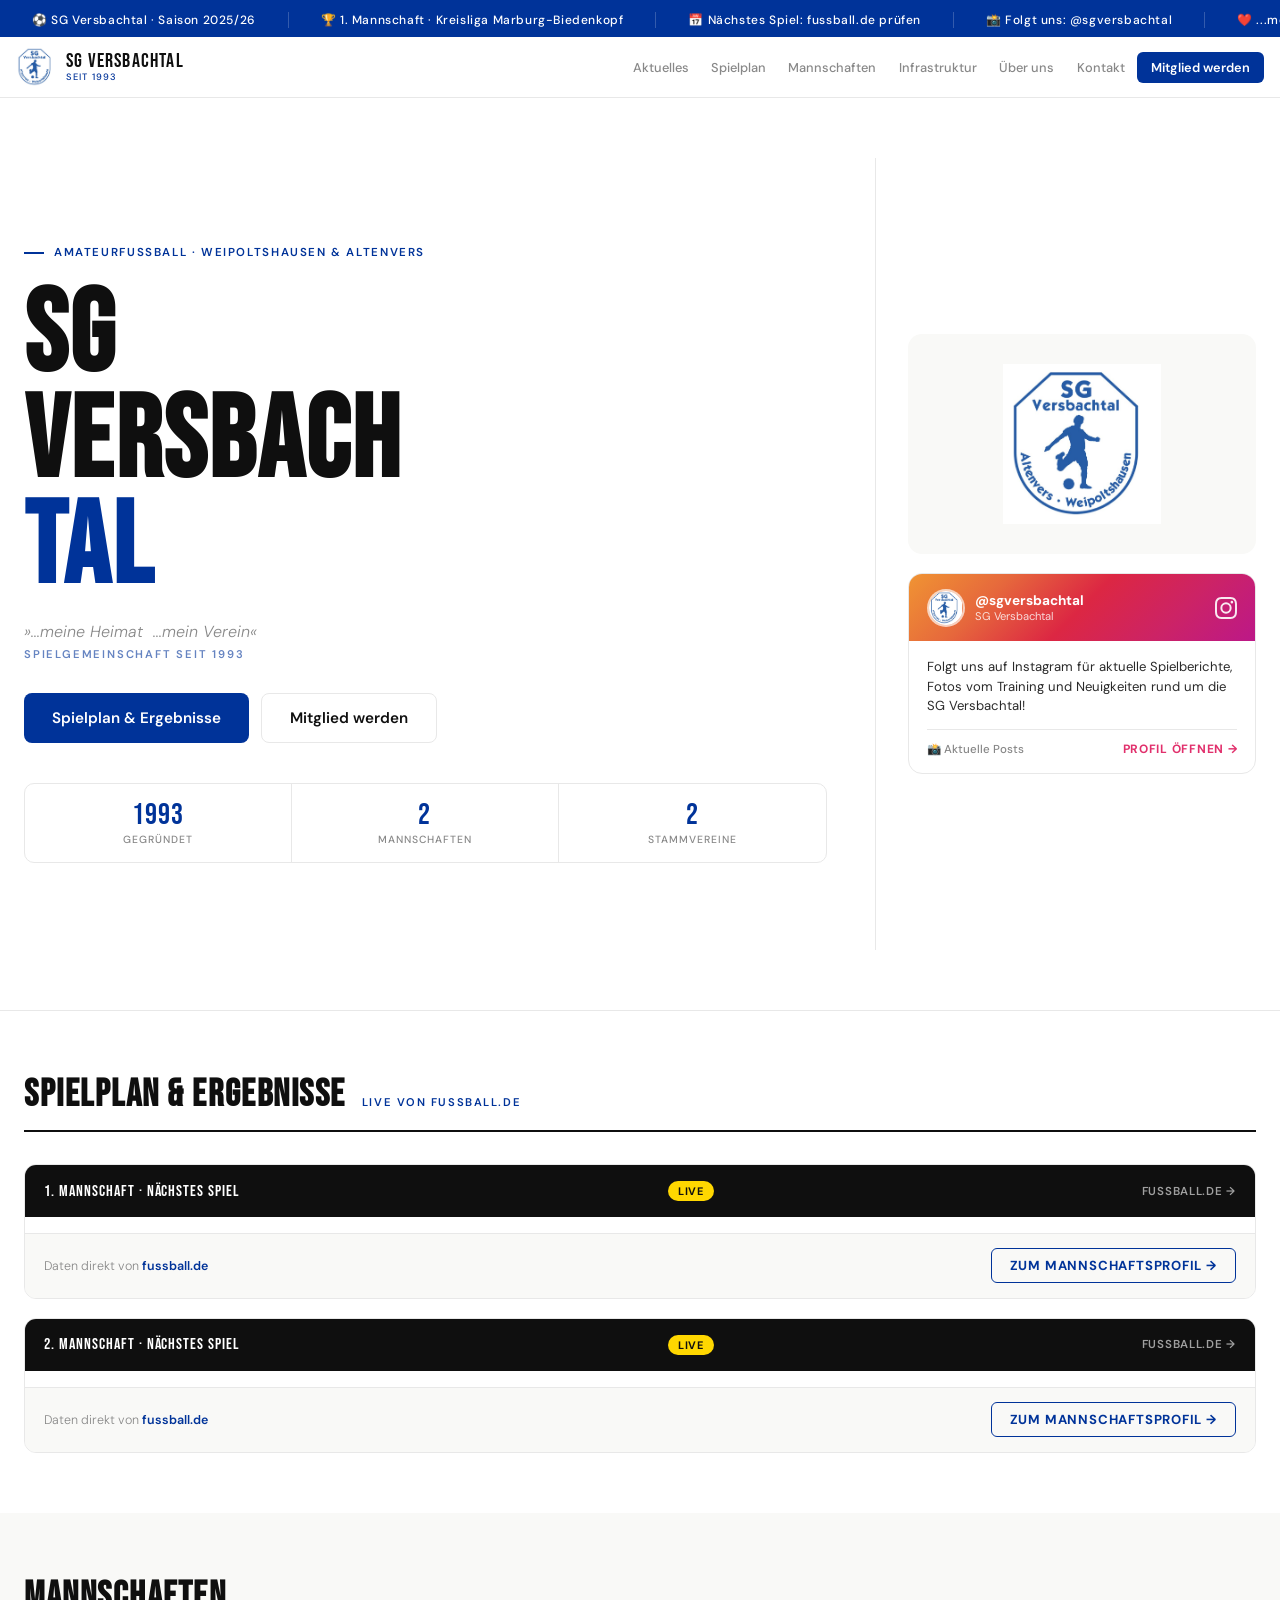
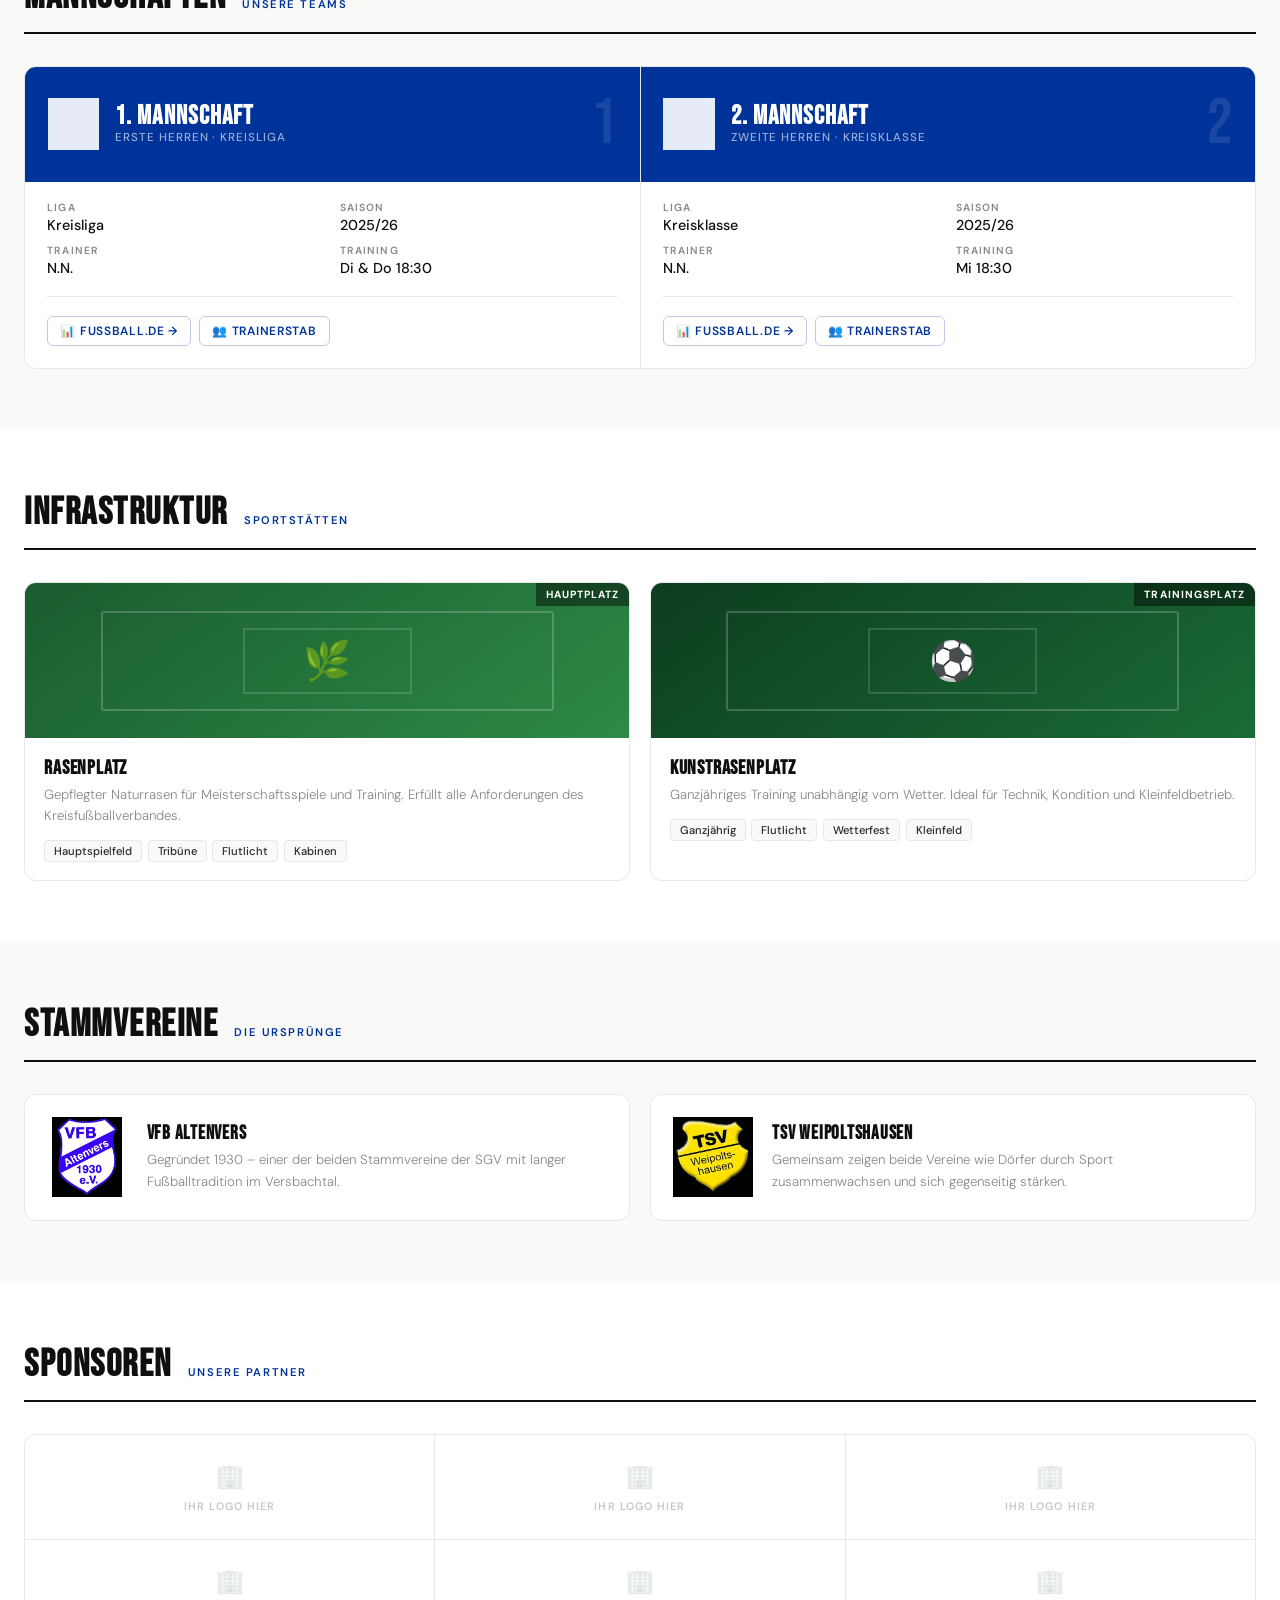
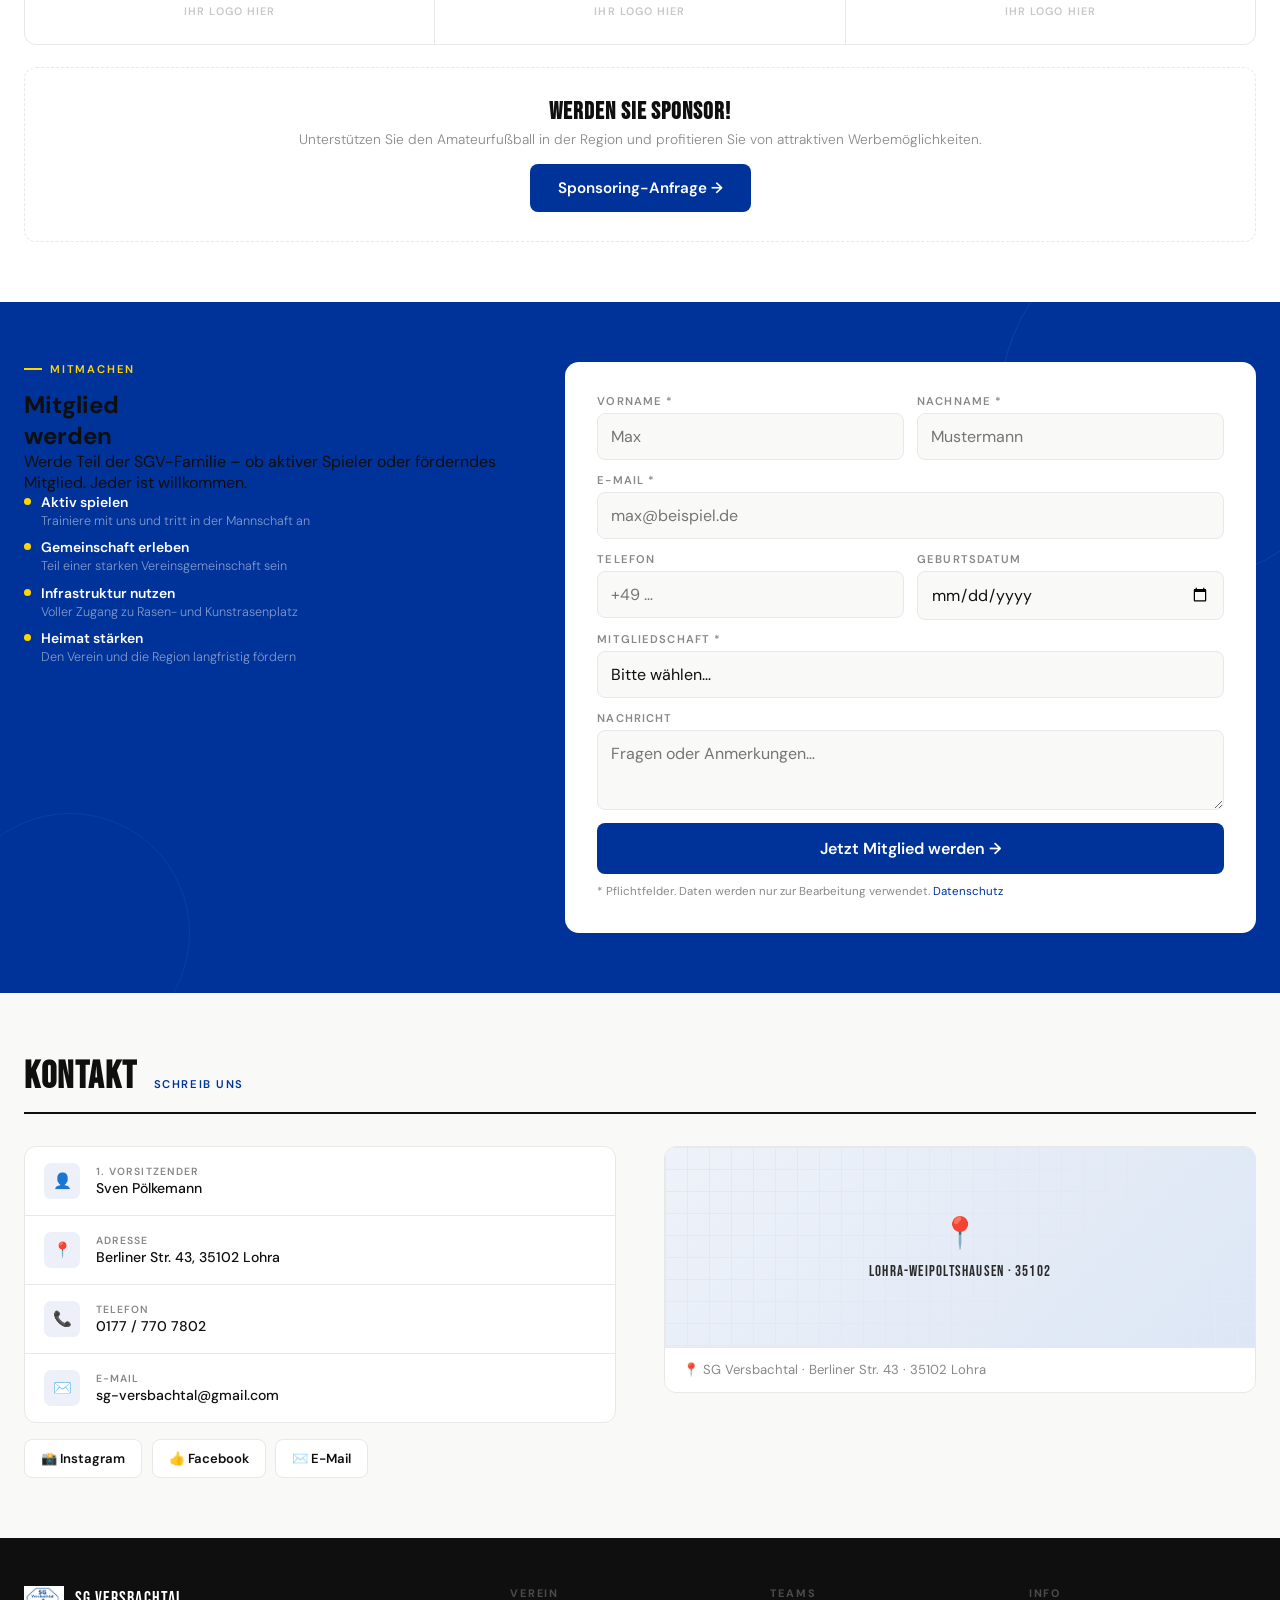
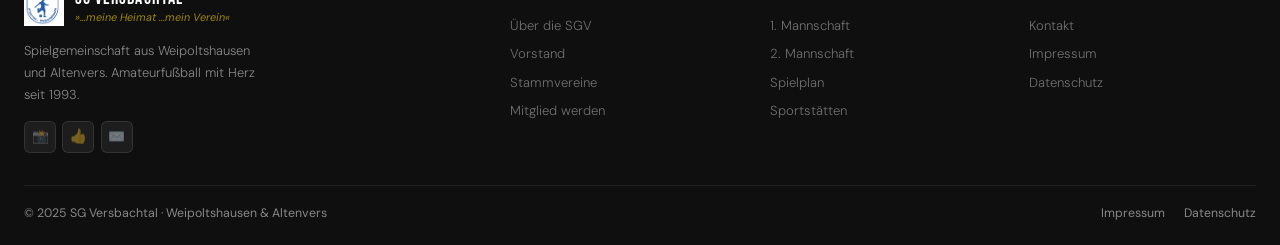
==== commit 734af877: "Update index.html" ====
--- a/index.html
+++ b/index.html
@@ -3,300 +3,412 @@
 <head>
 <meta charset="UTF-8"/>
 <meta name="viewport" content="width=device-width,initial-scale=1.0"/>
+<meta name="description" content="SG Versbachtal – Spielgemeinschaft aus Weipoltshausen und Altenvers. Amateurfußball mit Herz seit 1993."/>
+<meta name="theme-color" content="#003399"/>
 <title>SG Versbachtal</title>
 <link href="https://fonts.googleapis.com/css2?family=DM+Sans:ital,opsz,wght@0,9..40,300;0,9..40,400;0,9..40,500;0,9..40,700;1,9..40,300&family=Bebas+Neue&display=swap" rel="stylesheet">
 <style>
 :root{
-  --ink:#0f0f0f;
-  --ink2:#2a2a2a;
-  --muted:#888;
-  --rule:#e8e8e8;
-  --blue:#003399;
-  --gold:#FFD700;
-  --gold2:#f0c800;
-  --white:#fff;
-  --off:#f9f9f7;
-  --accent:#0033cc;
+  --ink:#0f0f0f;--ink2:#2a2a2a;--muted:#888;--rule:#e8e8e8;
+  --blue:#003399;--gold:#FFD700;--white:#fff;--off:#f9f9f7;--accent:#0033cc;
+  --nav-h:60px;--pink:#E1306C;
 }
 *,*::before,*::after{box-sizing:border-box;margin:0;padding:0}
-html{scroll-behavior:smooth}
+html{scroll-behavior:smooth;-webkit-text-size-adjust:100%}
 body{font-family:'DM Sans',sans-serif;background:var(--white);color:var(--ink);overflow-x:hidden}
-a{text-decoration:none;color:inherit}
-ul{list-style:none}
-img{max-width:100%;display:block}
-
-/* ── TICKER ── */
-.ticker{background:var(--blue);color:var(--white);padding:9px 0;overflow:hidden;white-space:nowrap}
-.ticker-inner{display:inline-flex;gap:0;animation:tick 22s linear infinite}
-.ticker-item{font-family:'DM Sans',sans-serif;font-size:.78rem;font-weight:500;letter-spacing:.06em;padding:0 2.5rem;border-right:1px solid rgba(255,255,255,.2)}
-.ticker-item span{color:var(--gold);margin-right:.5rem}
+a{text-decoration:none;color:inherit}ul{list-style:none}img{max-width:100%;display:block}
+
+/* TICKER */
+.ticker{background:var(--blue);color:#fff;padding:8px 0;overflow:hidden;white-space:nowrap}
+.ticker-inner{display:inline-flex;animation:tick 26s linear infinite}
+.ti{font-size:.75rem;font-weight:500;letter-spacing:.05em;padding:0 2rem;border-right:1px solid rgba(255,255,255,.2)}
 @keyframes tick{0%{transform:translateX(0)}100%{transform:translateX(-50%)}}
 
-/* ── NAV ── */
-nav{background:var(--white);border-bottom:1px solid var(--rule);position:sticky;top:0;z-index:200}
-.nav-top{max-width:1320px;margin:0 auto;padding:0 2rem;height:68px;display:flex;align-items:center;justify-content:space-between;gap:2rem}
-.brand{display:flex;align-items:center;gap:14px}
-.brand img{width:46px;height:46px;object-fit:contain}
-.brand-name{font-family:'Bebas Neue',sans-serif;font-size:1.5rem;letter-spacing:.06em;color:var(--ink);line-height:1}
-.brand-sub{font-size:.62rem;font-weight:500;color:var(--blue);letter-spacing:.14em;text-transform:uppercase;margin-top:1px}
-.nav-links{display:flex;align-items:center;gap:.25rem}
-.nav-links a{font-size:.82rem;font-weight:500;color:var(--muted);padding:7px 12px;border-radius:6px;transition:.2s;white-space:nowrap}
+/* NAV */
+nav{background:var(--white);border-bottom:1px solid var(--rule);position:sticky;top:0;z-index:300}
+.nav-inner{max-width:1320px;margin:0 auto;padding:0 1rem;height:var(--nav-h);display:flex;align-items:center;justify-content:space-between}
+.brand{display:flex;align-items:center;gap:10px}
+.brand img{width:40px;height:40px;object-fit:contain}
+.brand-name{font-family:'Bebas Neue',sans-serif;font-size:1.25rem;letter-spacing:.06em;line-height:1}
+.brand-sub{font-size:.58rem;font-weight:500;color:var(--blue);letter-spacing:.12em;text-transform:uppercase}
+.nav-links{display:flex;align-items:center;gap:.15rem}
+.nav-links a{font-size:.8rem;font-weight:500;color:var(--muted);padding:6px 10px;border-radius:6px;transition:.2s;white-space:nowrap}
 .nav-links a:hover{color:var(--ink);background:var(--off)}
-.nav-cta{background:var(--blue)!important;color:var(--white)!important;border-radius:6px!important;padding:8px 18px!important;font-weight:600!important}
-.nav-cta:hover{background:var(--accent)!important}
-
-/* ── HERO ── */
-#hero{border-bottom:1px solid var(--rule)}
-.hero-layout{max-width:1320px;margin:0 auto;padding:0 2rem;display:grid;grid-template-columns:1fr 420px;min-height:82vh;align-items:stretch;gap:0}
-.hero-left{padding:4rem 3rem 4rem 0;border-right:1px solid var(--rule);display:flex;flex-direction:column;justify-content:center}
-.hero-kicker{display:inline-flex;align-items:center;gap:10px;font-size:.74rem;font-weight:600;letter-spacing:.14em;text-transform:uppercase;color:var(--blue);margin-bottom:2rem}
-.hero-kicker::before{content:'';width:24px;height:2px;background:var(--blue)}
-.hero-h1{font-family:'Bebas Neue',sans-serif;font-size:clamp(5rem,10vw,9rem);line-height:.9;letter-spacing:.02em;color:var(--ink);margin-bottom:1.5rem}
+.nav-cta{background:var(--blue)!important;color:#fff!important;border-radius:6px!important;padding:7px 14px!important;font-weight:600!important}
+.hamburger{display:none;flex-direction:column;gap:5px;cursor:pointer;padding:8px;border:none;background:none;border-radius:6px;-webkit-tap-highlight-color:transparent}
+.hamburger span{display:block;width:22px;height:2px;background:var(--ink);border-radius:2px;transition:.3s}
+.hamburger.open span:nth-child(1){transform:translateY(7px) rotate(45deg)}
+.hamburger.open span:nth-child(2){opacity:0;transform:scaleX(0)}
+.hamburger.open span:nth-child(3){transform:translateY(-7px) rotate(-45deg)}
+.mobile-menu{display:none;position:fixed;top:var(--nav-h);left:0;right:0;bottom:0;background:var(--white);z-index:250;padding:1.5rem;flex-direction:column;gap:.2rem;overflow-y:auto;border-top:1px solid var(--rule)}
+.mobile-menu.open{display:flex}
+.mobile-menu a{font-size:1.05rem;font-weight:500;color:var(--ink);padding:14px 16px;border-radius:8px;border-bottom:1px solid var(--rule);-webkit-tap-highlight-color:transparent}
+.mobile-menu a:last-child{border-bottom:none}
+.mobile-menu a:active{background:var(--off)}
+.mobile-cta{background:var(--blue)!important;color:#fff!important;text-align:center;margin-top:.75rem;border-radius:8px!important;border:none!important;font-weight:600!important}
+
+/* LAYOUT */
+section{padding:60px 0}
+.container{max-width:1320px;margin:0 auto;padding:0 1.5rem}
+.section-rule{display:flex;align-items:baseline;gap:1rem;margin-bottom:2rem;padding-bottom:.75rem;border-bottom:2px solid var(--ink);flex-wrap:wrap}
+.section-rule h2{font-family:'Bebas Neue',sans-serif;font-size:clamp(1.6rem,4vw,2.4rem);letter-spacing:.04em}
+.rule-tag{font-size:.7rem;font-weight:600;letter-spacing:.14em;text-transform:uppercase;color:var(--blue)}
+.btn{display:inline-flex;align-items:center;justify-content:center;gap:8px;padding:14px 28px;border-radius:8px;font-family:'DM Sans',sans-serif;font-size:.95rem;font-weight:600;cursor:pointer;border:none;transition:.2s;-webkit-tap-highlight-color:transparent;touch-action:manipulation}
+.btn-blue{background:var(--blue);color:#fff}.btn-blue:hover,.btn-blue:active{background:var(--accent)}
+.btn-ghost{background:transparent;color:var(--ink);border:1.5px solid var(--rule)}.btn-ghost:hover{border-color:var(--ink)}
+.btn-outline{background:transparent;color:var(--blue);border:1.5px solid var(--blue)}.btn-outline:hover,.btn-outline:active{background:var(--blue);color:#fff}
+.btn-full{width:100%}
+.btn-ig{background:linear-gradient(135deg,#f09433,#e6683c,#dc2743,#cc2366,#bc1888);color:#fff;border:none}
+.btn-ig:hover{opacity:.9;transform:translateY(-1px)}
+
+/* HERO */
+#hero{border-bottom:1px solid var(--rule);overflow:hidden}
+.hero-layout{max-width:1320px;margin:0 auto;padding:0 1.5rem;display:grid;grid-template-columns:1fr 380px;min-height:88vh;align-items:stretch}
+.hero-left{padding:3rem 3rem 3rem 0;border-right:1px solid var(--rule);display:flex;flex-direction:column;justify-content:center}
+.hero-kicker{display:inline-flex;align-items:center;gap:10px;font-size:.72rem;font-weight:600;letter-spacing:.14em;text-transform:uppercase;color:var(--blue);margin-bottom:1.5rem}
+.hero-kicker::before{content:'';width:20px;height:2px;background:var(--blue)}
+.hero-h1{font-family:'Bebas Neue',sans-serif;font-size:clamp(4rem,9vw,8rem);line-height:.92;letter-spacing:.02em;margin-bottom:1.2rem}
 .hero-h1 em{color:var(--blue);font-style:normal;display:block}
-.hero-tagline{font-size:1.1rem;font-weight:300;color:var(--muted);font-style:italic;margin-bottom:.3rem;line-height:1.5}
-.hero-since{font-size:.72rem;font-weight:600;letter-spacing:.16em;text-transform:uppercase;color:var(--blue);opacity:.6;margin-bottom:2.5rem}
+.hero-slogan{font-size:1rem;font-weight:300;color:var(--muted);font-style:italic;margin-bottom:.3rem}
+.hero-since{font-size:.7rem;font-weight:600;letter-spacing:.16em;text-transform:uppercase;color:var(--blue);opacity:.6;margin-bottom:2rem}
 .hero-btns{display:flex;gap:.75rem;flex-wrap:wrap}
-.btn{display:inline-flex;align-items:center;gap:8px;padding:13px 26px;border-radius:6px;font-family:'DM Sans',sans-serif;font-size:.9rem;font-weight:600;cursor:pointer;border:none;transition:.2s;white-space:nowrap}
-.btn-blue{background:var(--blue);color:#fff}
-.btn-blue:hover{background:var(--accent);transform:translateY(-2px)}
-.btn-outline{background:transparent;color:var(--ink);border:1.5px solid var(--rule)}
-.btn-outline:hover{border-color:var(--ink);transform:translateY(-2px)}
-.hero-stats{display:grid;grid-template-columns:repeat(3,1fr);gap:0;margin-top:3rem;border:1px solid var(--rule);border-radius:10px;overflow:hidden}
-.hstat{padding:1.1rem 1rem;border-right:1px solid var(--rule);text-align:center}
-.hstat:last-child{border-right:none}
-.hstat-num{font-family:'Bebas Neue',sans-serif;font-size:2rem;color:var(--blue);letter-spacing:.04em;line-height:1}
-.hstat-label{font-size:.68rem;font-weight:500;color:var(--muted);letter-spacing:.1em;text-transform:uppercase;margin-top:3px}
-.hero-right{padding:3rem 0 3rem 3rem;display:flex;flex-direction:column;justify-content:space-between;gap:2rem}
-.hero-logo-box{flex:1;display:flex;align-items:center;justify-content:center;background:var(--off);border-radius:16px;position:relative;overflow:hidden;min-height:280px}
-.hero-logo-box::before{content:'SG';font-family:'Bebas Neue',sans-serif;font-size:14rem;color:rgba(0,51,153,.05);position:absolute;top:50%;left:50%;transform:translate(-50%,-50%);white-space:nowrap;pointer-events:none}
-.hero-logo-box img{width:200px;height:200px;object-fit:contain;position:relative;z-index:1;animation:logoFloat 5s ease-in-out infinite}
-@keyframes logoFloat{0%,100%{transform:translateY(0)}50%{transform:translateY(-10px)}}
-.hero-aside{display:flex;flex-direction:column;gap:.75rem}
-.aside-card{background:var(--off);border-radius:10px;padding:1rem 1.2rem;border-left:3px solid var(--blue)}
-.aside-label{font-size:.68rem;font-weight:600;letter-spacing:.12em;text-transform:uppercase;color:var(--blue);margin-bottom:3px}
-.aside-val{font-size:.9rem;font-weight:500;color:var(--ink)}
-
-/* ── SHARED ── */
-section{padding:80px 0}
-.container{max-width:1320px;margin:0 auto;padding:0 2rem}
-.section-rule{display:flex;align-items:baseline;gap:1.5rem;margin-bottom:2.5rem;padding-bottom:1rem;border-bottom:2px solid var(--ink)}
-.section-rule h2{font-family:'Bebas Neue',sans-serif;font-size:clamp(1.8rem,3vw,2.6rem);letter-spacing:.04em;color:var(--ink)}
-.section-rule .rule-tag{font-size:.72rem;font-weight:600;letter-spacing:.14em;text-transform:uppercase;color:var(--blue)}
-.section-rule .rule-sub{margin-left:auto;font-size:.82rem;color:var(--muted);font-weight:300;max-width:340px;text-align:right}
-
-/* ── NEWS ── */
-#aktuelles{background:var(--white)}
-.news-grid{display:grid;grid-template-columns:2fr 1fr 1fr;gap:1px;background:var(--rule)}
-.news-card{background:var(--white);transition:.2s;cursor:pointer;display:flex;flex-direction:column}
-.news-card:hover{background:var(--off)}
-.news-card:first-child{grid-row:span 1}
-.nc-img{background:var(--off);aspect-ratio:16/9;display:flex;align-items:center;justify-content:center;font-size:3rem;position:relative;overflow:hidden}
-.nc-img.tall{aspect-ratio:4/3}
-.nc-tag{position:absolute;top:0;left:0;background:var(--blue);color:#fff;font-size:.68rem;font-weight:700;letter-spacing:.1em;text-transform:uppercase;padding:5px 12px}
-.nc-body{padding:1.25rem 1.25rem 1.5rem;flex:1;display:flex;flex-direction:column;border-top:1px solid var(--rule)}
-.nc-meta{font-size:.71rem;font-weight:500;color:var(--muted);letter-spacing:.06em;text-transform:uppercase;margin-bottom:.5rem}
-.nc-body h3{font-family:'Bebas Neue',sans-serif;font-size:1.35rem;letter-spacing:.04em;color:var(--ink);margin-bottom:.5rem;line-height:1.1}
-.news-card:first-child .nc-body h3{font-size:1.8rem}
-.nc-body p{font-size:.86rem;color:var(--muted);line-height:1.6;flex:1;font-weight:300}
-.nc-more{display:inline-flex;align-items:center;gap:5px;margin-top:1rem;font-size:.78rem;font-weight:600;letter-spacing:.08em;text-transform:uppercase;color:var(--blue);transition:.2s}
-.nc-more:hover{gap:9px}
-
-/* ── TEAMS ── */
-#mannschaften{background:var(--off)}
-.teams-grid{display:grid;grid-template-columns:repeat(2,1fr);gap:1px;background:var(--rule);border:1px solid var(--rule);border-radius:12px;overflow:hidden}
-.team-card{background:var(--white);display:flex;flex-direction:column}
-.tc-head{background:var(--blue);padding:2rem 2rem 1.5rem;display:grid;grid-template-columns:auto 1fr auto;align-items:center;gap:1.5rem}
-.tc-logo{width:64px;height:64px;object-fit:contain;filter:brightness(0) invert(1) opacity(.9)}
-.tc-head-text h3{font-family:'Bebas Neue',sans-serif;font-size:1.9rem;letter-spacing:.04em;color:#fff;line-height:1}
-.tc-head-text p{font-size:.75rem;font-weight:500;color:rgba(255,255,255,.6);letter-spacing:.1em;text-transform:uppercase}
-.tc-num{font-family:'Bebas Neue',sans-serif;font-size:5rem;color:rgba(255,255,255,.1);line-height:1;letter-spacing:.02em}
-.tc-body{padding:1.5rem 2rem 2rem;display:flex;flex-direction:column;flex:1}
-.tc-grid{display:grid;grid-template-columns:1fr 1fr;gap:.75rem 1.5rem;margin-bottom:1.5rem}
-.tc-item .l{font-size:.67rem;font-weight:600;letter-spacing:.1em;text-transform:uppercase;color:var(--muted);margin-bottom:2px}
-.tc-item .v{font-size:.92rem;font-weight:500;color:var(--ink)}
-.tc-rule{height:1px;background:var(--rule);margin-bottom:1.5rem}
-.btn-blue-ghost{background:transparent;color:var(--blue);border:1.5px solid var(--blue);width:100%;justify-content:center}
-.btn-blue-ghost:hover{background:var(--blue);color:#fff}
-
-/* ── SPIELPLAN ── */
+.hero-stats{display:grid;grid-template-columns:repeat(3,1fr);margin-top:2.5rem;border:1px solid var(--rule);border-radius:10px;overflow:hidden}
+.hs{padding:1rem;text-align:center;border-right:1px solid var(--rule)}.hs:last-child{border-right:none}
+.hs-num{font-family:'Bebas Neue',sans-serif;font-size:1.9rem;color:var(--blue);letter-spacing:.04em;line-height:1}
+.hs-label{font-size:.65rem;font-weight:500;color:var(--muted);letter-spacing:.1em;text-transform:uppercase;margin-top:2px}
+.hero-right{padding:2rem 0 2rem 2rem;display:flex;flex-direction:column;gap:1.2rem;justify-content:center}
+.hero-logo-box{flex:0 0 auto;display:flex;align-items:center;justify-content:center;background:var(--off);border-radius:14px;position:relative;overflow:hidden;height:220px}
+.hero-logo-box::before{content:'SG';font-family:'Bebas Neue',sans-serif;font-size:10rem;color:rgba(0,51,153,.05);position:absolute;top:50%;left:50%;transform:translate(-50%,-50%);pointer-events:none;white-space:nowrap}
+.hero-logo-box img{width:160px;height:160px;object-fit:contain;position:relative;z-index:1;animation:lf 5s ease-in-out infinite}
+@keyframes lf{0%,100%{transform:translateY(0)}50%{transform:translateY(-8px)}}
+
+/* ── INSTAGRAM CARD ── */
+.ig-card{background:var(--white);border:1px solid var(--rule);border-radius:14px;overflow:hidden;transition:.2s}
+.ig-card:hover{border-color:#E1306C;box-shadow:0 4px 20px rgba(225,48,108,.12)}
+.ig-header{background:linear-gradient(135deg,#f09433 0%,#e6683c 25%,#dc2743 50%,#cc2366 75%,#bc1888 100%);padding:.9rem 1.1rem;display:flex;align-items:center;gap:10px}
+.ig-avatar{width:38px;height:38px;border-radius:50%;background:rgba(255,255,255,.2);border:2px solid rgba(255,255,255,.6);display:flex;align-items:center;justify-content:center;flex-shrink:0;overflow:hidden}
+.ig-avatar img{width:100%;height:100%;object-fit:contain}
+.ig-username{font-size:.85rem;font-weight:700;color:#fff}
+.ig-name{font-size:.7rem;color:rgba(255,255,255,.8)}
+.ig-body{padding:1rem 1.1rem}
+.ig-preview-text{font-size:.82rem;color:var(--ink2);line-height:1.5;margin-bottom:.8rem;display:-webkit-box;-webkit-line-clamp:3;-webkit-box-orient:vertical;overflow:hidden}
+.ig-footer{display:flex;align-items:center;justify-content:space-between;padding-top:.7rem;border-top:1px solid var(--rule)}
+.ig-stats{display:flex;gap:1rem}
+.ig-stat{font-size:.72rem;color:var(--muted);font-weight:500}
+.ig-open{font-size:.75rem;font-weight:700;letter-spacing:.06em;text-transform:uppercase;color:var(--pink);display:flex;align-items:center;gap:4px}
+
+/* NEXT GAME */
+.next-game-card{border:1px solid var(--rule);border-radius:12px;overflow:hidden}
+.ng-header{background:var(--blue);padding:.7rem 1rem;display:flex;align-items:center;justify-content:space-between}
+.ng-label{font-family:'Bebas Neue',sans-serif;font-size:.9rem;letter-spacing:.08em;color:#fff;display:flex;align-items:center;gap:6px}
+.ng-dot{width:7px;height:7px;border-radius:50%;background:var(--gold);animation:pulse 1.5s infinite}
+@keyframes pulse{0%,100%{opacity:1;transform:scale(1)}50%{opacity:.5;transform:scale(1.4)}}
+.ng-link{font-size:.68rem;font-weight:600;color:rgba(255,215,0,.8);letter-spacing:.06em;text-transform:uppercase}
+.ng-body{padding:.9rem 1rem;background:var(--off)}
+.ng-date{font-size:.68rem;font-weight:600;letter-spacing:.1em;text-transform:uppercase;color:var(--blue);margin-bottom:.4rem}
+.ng-teams{display:flex;align-items:center;justify-content:space-between;gap:.5rem}
+.ng-team{font-family:'Bebas Neue',sans-serif;font-size:1rem;letter-spacing:.04em;color:var(--ink);flex:1;line-height:1.1}
+.ng-team.away{text-align:right}
+.ng-vs{font-family:'Bebas Neue',sans-serif;font-size:.9rem;color:var(--muted);flex-shrink:0;padding:0 .4rem}
+
+/* LAST RESULT */
+.last-result-card{border:1px solid var(--rule);border-radius:12px;overflow:hidden}
+.lr-header{background:var(--ink);padding:.6rem 1rem;display:flex;align-items:center;justify-content:space-between}
+.lr-label{font-family:'Bebas Neue',sans-serif;font-size:.85rem;letter-spacing:.08em;color:rgba(255,255,255,.7)}
+.lr-body{padding:.9rem 1rem}
+.lr-score{display:flex;align-items:center;justify-content:center;gap:.75rem;margin-bottom:.4rem}
+.lr-team{font-size:.82rem;font-weight:600;color:var(--ink);flex:1;line-height:1.2}
+.lr-team.away{text-align:right}
+.lr-num{font-family:'Bebas Neue',sans-serif;font-size:1.8rem;letter-spacing:.04em;color:var(--blue);line-height:1}
+.lr-sep{font-family:'Bebas Neue',sans-serif;font-size:1.2rem;color:var(--muted)}
+
+/* FUSSBALL.DE WIDGET SECTION */
 #spielplan{background:var(--white)}
-.filter-pills{display:flex;gap:.4rem;margin-bottom:1.5rem}
-.pill{font-size:.78rem;font-weight:600;letter-spacing:.08em;text-transform:uppercase;padding:6px 16px;border-radius:100px;cursor:pointer;border:1.5px solid var(--rule);color:var(--muted);background:var(--white);transition:.2s}
-.pill.on,.pill:hover{background:var(--blue);color:#fff;border-color:var(--blue)}
-.sp-table{width:100%;border-collapse:collapse;border:1px solid var(--rule);border-radius:10px;overflow:hidden}
-.sp-table thead tr{background:var(--ink)}
-.sp-table th{padding:12px 16px;font-size:.72rem;font-weight:600;letter-spacing:.12em;text-transform:uppercase;color:rgba(255,255,255,.7);text-align:left;white-space:nowrap}
+.fdde-tabs{display:flex;gap:.4rem;margin-bottom:1.2rem;overflow-x:auto;-webkit-overflow-scrolling:touch;padding-bottom:2px}
+.fdde-tab{font-size:.78rem;font-weight:600;letter-spacing:.08em;text-transform:uppercase;padding:7px 16px;border-radius:100px;cursor:pointer;border:1.5px solid var(--rule);color:var(--muted);background:var(--white);transition:.2s;white-space:nowrap;flex-shrink:0;-webkit-tap-highlight-color:transparent}
+.fdde-tab.on,.fdde-tab:hover{background:var(--blue);color:#fff;border-color:var(--blue)}
+.fdde-panels > div{display:none}.fdde-panels > div.show{display:block}
+.fdde-widget-wrap{border:1px solid var(--rule);border-radius:12px;overflow:hidden}
+.fdde-widget-header{background:var(--ink);padding:1rem 1.2rem;display:flex;align-items:center;justify-content:space-between;flex-wrap:wrap;gap:.5rem}
+.fdde-widget-title{font-family:'Bebas Neue',sans-serif;font-size:1rem;letter-spacing:.06em;color:#fff}
+.fdde-live-badge{font-size:.68rem;font-weight:700;letter-spacing:.08em;text-transform:uppercase;background:var(--gold);color:var(--ink);padding:3px 10px;border-radius:100px}
+.fdde-open-btn{font-size:.72rem;font-weight:600;color:rgba(255,255,255,.6);letter-spacing:.06em;text-transform:uppercase;display:flex;align-items:center;gap:4px;transition:.2s}
+.fdde-open-btn:hover{color:#fff}
+/* Embedded iframe style */
+.fdde-iframe-wrap{background:var(--off);min-height:340px;display:flex;align-items:center;justify-content:center;flex-direction:column;gap:1rem;padding:2rem;text-align:center;border-top:1px solid var(--rule)}
+.fdde-iframe-icon{font-size:2.5rem;opacity:.35}
+.fdde-iframe-desc{font-size:.88rem;color:var(--muted);font-weight:300;line-height:1.6;max-width:360px}
+.fdde-iframe-desc strong{color:var(--ink);font-weight:600}
+.fdde-iframe-link{display:inline-flex;align-items:center;gap:6px;font-size:.82rem;font-weight:700;letter-spacing:.06em;text-transform:uppercase;color:var(--blue);border:1.5px solid var(--blue);padding:8px 18px;border-radius:6px;transition:.2s;-webkit-tap-highlight-color:transparent}
+.fdde-iframe-link:hover,.fdde-iframe-link:active{background:var(--blue);color:#fff}
+/* Actual table (placeholder with real data structure) */
+.sp-table-wrap{overflow-x:auto;-webkit-overflow-scrolling:touch}
+.sp-table{width:100%;border-collapse:collapse;min-width:480px}
+.sp-table thead tr{background:rgba(0,51,153,.06)}
+.sp-table th{padding:10px 12px;font-size:.68rem;font-weight:700;letter-spacing:.12em;text-transform:uppercase;color:var(--blue);text-align:left;white-space:nowrap;border-bottom:2px solid var(--rule)}
 .sp-table tbody tr{border-bottom:1px solid var(--rule);transition:.15s}
 .sp-table tbody tr:hover{background:var(--off)}
-.sp-table tbody tr.heim{background:rgba(0,51,153,.03)}
 .sp-table tbody tr:last-child{border:none}
-.sp-table td{padding:12px 16px;font-size:.87rem;color:var(--ink2);vertical-align:middle}
-.sp-date{font-weight:600;font-size:.87rem}
-.sp-time{font-size:.72rem;color:var(--muted);margin-top:1px}
-.sp-tag{font-size:.68rem;font-weight:700;padding:3px 9px;border-radius:4px;letter-spacing:.06em;text-transform:uppercase}
+.sp-table td{padding:11px 12px;font-size:.86rem;color:var(--ink2);vertical-align:middle}
+.sp-date{font-weight:600;font-size:.86rem;white-space:nowrap}
+.sp-time{font-size:.7rem;color:var(--muted);margin-top:1px}
+.sp-tag{font-size:.66rem;font-weight:700;padding:2px 7px;border-radius:4px;letter-spacing:.05em;text-transform:uppercase;white-space:nowrap}
 .sp-1m{background:rgba(0,51,153,.08);color:var(--blue)}
 .sp-2m{background:rgba(255,215,0,.2);color:#8a6900}
 .sp-res{font-weight:700;font-size:.9rem}
 .sp-win{color:#16a34a}.sp-draw{color:#ca8a04}.sp-loss{color:#dc2626}
-.sp-next{font-size:.72rem;font-weight:700;letter-spacing:.06em;text-transform:uppercase;background:var(--blue);color:#fff;padding:3px 10px;border-radius:4px}
-
-/* ── INFRA ── */
-#infrastruktur{background:var(--off)}
-.infra-grid{display:grid;grid-template-columns:repeat(2,1fr);gap:1.5rem}
-.icard{background:var(--white);border:1px solid var(--rule);border-radius:12px;overflow:hidden;transition:.25s}
-.icard:hover{border-color:var(--blue);transform:translateY(-3px);box-shadow:0 8px 30px rgba(0,51,153,.08)}
-.icard-img{height:180px;position:relative;display:flex;align-items:center;justify-content:center;overflow:hidden}
+.sp-next{font-size:.68rem;font-weight:700;text-transform:uppercase;background:var(--blue);color:#fff;padding:3px 9px;border-radius:4px;white-space:nowrap}
+.fdde-cta-bar{display:flex;align-items:center;justify-content:space-between;padding:.9rem 1.2rem;border-top:1px solid var(--rule);background:var(--off);flex-wrap:wrap;gap:.5rem}
+.fdde-cta-text{font-size:.78rem;color:var(--muted);font-weight:300}
+.fdde-cta-text strong{color:var(--blue);font-weight:600}
+
+/* TEAMS */
+#mannschaften{background:var(--off)}
+.teams-grid{display:grid;grid-template-columns:repeat(2,1fr);gap:1px;background:var(--rule);border:1px solid var(--rule);border-radius:12px;overflow:hidden}
+.team-card{background:var(--white);display:flex;flex-direction:column}
+.tc-head{background:var(--blue);padding:1.6rem 1.4rem;display:grid;grid-template-columns:auto 1fr auto;align-items:center;gap:1rem}
+.tc-logo{width:52px;height:52px;object-fit:contain;filter:brightness(0) invert(1) opacity(.9)}
+.tc-head-text h3{font-family:'Bebas Neue',sans-serif;font-size:1.6rem;letter-spacing:.04em;color:#fff;line-height:1}
+.tc-head-text p{font-size:.72rem;font-weight:500;color:rgba(255,255,255,.6);letter-spacing:.08em;text-transform:uppercase}
+.tc-num{font-family:'Bebas Neue',sans-serif;font-size:4rem;color:rgba(255,255,255,.1);line-height:1}
+.tc-body{padding:1.2rem 1.4rem 1.4rem;flex:1;display:flex;flex-direction:column}
+.tc-grid{display:grid;grid-template-columns:1fr 1fr;gap:.6rem 1rem;margin-bottom:1.2rem}
+.tc-item .l{font-size:.65rem;font-weight:600;letter-spacing:.1em;text-transform:uppercase;color:var(--muted);margin-bottom:2px}
+.tc-item .v{font-size:.9rem;font-weight:500;color:var(--ink)}
+.tc-rule{height:1px;background:var(--rule);margin-bottom:1.2rem}
+.tc-links{display:flex;gap:.5rem;flex-wrap:wrap}
+.tc-link{display:inline-flex;align-items:center;gap:5px;font-size:.75rem;font-weight:600;letter-spacing:.06em;text-transform:uppercase;color:var(--blue);border:1.5px solid rgba(0,51,153,.25);padding:6px 12px;border-radius:6px;transition:.2s;-webkit-tap-highlight-color:transparent}
+.tc-link:hover,.tc-link:active{background:var(--blue);color:#fff;border-color:var(--blue)}
+
+/* INFRA */
+#infrastruktur{background:var(--white)}
+.infra-grid{display:grid;grid-template-columns:repeat(2,1fr);gap:1.2rem}
+.icard{background:var(--white);border:1px solid var(--rule);border-radius:12px;overflow:hidden;transition:.2s}
+.icard:hover{border-color:var(--blue)}
+.icard-img{height:155px;position:relative;display:flex;align-items:center;justify-content:center}
 .icard-img.grass{background:linear-gradient(145deg,#1a5c2e,#2d8a47)}
 .icard-img.art{background:linear-gradient(145deg,#0d3d20,#1a6b35)}
 .field{position:absolute;inset:0;display:flex;align-items:center;justify-content:center}
-.field::before{content:'';position:absolute;width:76%;height:66%;border:2px solid rgba(255,255,255,.2);border-radius:3px}
-.field::after{content:'';position:absolute;width:28%;height:44%;border:2px solid rgba(255,255,255,.14)}
-.icard-badge{position:absolute;top:0;right:0;background:rgba(0,0,0,.5);color:#fff;font-size:.68rem;font-weight:700;letter-spacing:.1em;text-transform:uppercase;padding:6px 12px;backdrop-filter:blur(6px)}
-.icard-icon{font-size:2.8rem;position:relative;z-index:1}
-.icard-body{padding:1.4rem 1.5rem}
-.icard-body h3{font-family:'Bebas Neue',sans-serif;font-size:1.4rem;letter-spacing:.04em;color:var(--ink);margin-bottom:.3rem}
-.icard-body p{font-size:.86rem;color:var(--muted);line-height:1.6;margin-bottom:1rem;font-weight:300}
-.feat-row{display:flex;flex-wrap:wrap;gap:.4rem}
-.feat{font-size:.72rem;font-weight:500;padding:3px 10px;background:var(--off);color:var(--ink2);border-radius:4px;border:1px solid var(--rule)}
-
-/* ── STAMMVEREINE ── */
-#stammvereine{background:var(--white)}
-.sv-grid{display:grid;grid-template-columns:repeat(2,1fr);gap:1.5rem}
-.sv-card{display:flex;gap:2rem;align-items:center;padding:2rem;border:1px solid var(--rule);border-radius:12px;transition:.25s}
-.sv-card:hover{border-color:var(--blue);background:var(--off)}
-.sv-logo{width:100px;height:100px;object-fit:contain;flex-shrink:0}
-.sv-text h3{font-family:'Bebas Neue',sans-serif;font-size:1.5rem;letter-spacing:.04em;color:var(--ink);margin-bottom:.3rem}
-.sv-text p{font-size:.86rem;color:var(--muted);line-height:1.6;font-weight:300}
-
-/* ── SPONSOREN ── */
-#sponsoren{background:var(--off)}
-.sp-grid{display:grid;grid-template-columns:repeat(3,1fr);gap:1px;background:var(--rule);border:1px solid var(--rule);border-radius:12px;overflow:hidden}
-.spon{background:var(--white);padding:2rem 1.5rem;display:flex;flex-direction:column;align-items:center;gap:.5rem;cursor:pointer;transition:.2s}
+.field::before{content:'';position:absolute;width:75%;height:65%;border:2px solid rgba(255,255,255,.2);border-radius:3px}
+.field::after{content:'';position:absolute;width:28%;height:43%;border:2px solid rgba(255,255,255,.14)}
+.icard-badge{position:absolute;top:0;right:0;background:rgba(0,0,0,.45);color:#fff;font-size:.65rem;font-weight:700;letter-spacing:.1em;text-transform:uppercase;padding:5px 10px}
+.icard-icon{font-size:2.4rem;position:relative;z-index:1}
+.icard-body{padding:1.1rem 1.2rem}
+.icard-body h3{font-family:'Bebas Neue',sans-serif;font-size:1.25rem;letter-spacing:.04em;margin-bottom:.25rem}
+.icard-body p{font-size:.83rem;color:var(--muted);line-height:1.6;margin-bottom:.85rem;font-weight:300}
+.feat-row{display:flex;flex-wrap:wrap;gap:.35rem}
+.feat{font-size:.7rem;font-weight:500;padding:3px 9px;background:var(--off);color:var(--ink2);border-radius:4px;border:1px solid var(--rule)}
+
+/* STAMMVEREINE */
+#stammvereine{background:var(--off)}
+.sv-grid{display:grid;grid-template-columns:repeat(2,1fr);gap:1.2rem}
+.sv-card{display:flex;gap:1.2rem;align-items:center;padding:1.4rem;border:1px solid var(--rule);border-radius:12px;transition:.2s;background:var(--white)}
+.sv-card:hover{border-color:var(--blue)}
+.sv-logo{width:80px;height:80px;object-fit:contain;flex-shrink:0}
+.sv-text h3{font-family:'Bebas Neue',sans-serif;font-size:1.2rem;letter-spacing:.04em;margin-bottom:.25rem}
+.sv-text p{font-size:.83rem;color:var(--muted);line-height:1.6;font-weight:300}
+
+/* SPONSOREN */
+#sponsoren{background:var(--white)}
+.spon-grid{display:grid;grid-template-columns:repeat(3,1fr);gap:1px;background:var(--rule);border:1px solid var(--rule);border-radius:12px;overflow:hidden}
+.spon{background:var(--white);padding:1.6rem 1rem;display:flex;flex-direction:column;align-items:center;gap:.5rem;transition:.15s;cursor:pointer;-webkit-tap-highlight-color:transparent}
 .spon:hover{background:var(--off)}
-.spon-icon{font-size:1.8rem;opacity:.25}
-.spon-text{font-size:.72rem;font-weight:600;letter-spacing:.1em;text-transform:uppercase;color:rgba(0,0,0,.25)}
-.spon-cta{margin-top:2rem;padding:2.5rem;border:1.5px dashed var(--rule);border-radius:12px;text-align:center}
-.spon-cta h3{font-family:'Bebas Neue',sans-serif;font-size:1.8rem;letter-spacing:.04em;margin-bottom:.3rem}
-.spon-cta p{font-size:.88rem;color:var(--muted);margin-bottom:1.2rem;font-weight:300}
-
-/* ── MITGLIED ── */
+.spon-icon{font-size:1.5rem;opacity:.25}
+.spon-text{font-size:.68rem;font-weight:600;letter-spacing:.1em;text-transform:uppercase;color:rgba(0,0,0,.22)}
+.spon-cta{margin-top:1.4rem;padding:1.8rem;border:1.5px dashed var(--rule);border-radius:12px;text-align:center}
+.spon-cta h3{font-family:'Bebas Neue',sans-serif;font-size:1.5rem;letter-spacing:.04em;margin-bottom:.25rem}
+.spon-cta p{font-size:.86rem;color:var(--muted);margin-bottom:1rem;font-weight:300}
+
+/* MITGLIED */
 #mitglied{background:var(--blue);position:relative;overflow:hidden}
-.mitglied-deco{position:absolute;right:-80px;top:-80px;width:400px;height:400px;border-radius:50%;border:1px solid rgba(255,255,255,.07)}
-.mitglied-deco2{position:absolute;left:-50px;bottom:-60px;width:280px;height:280px;border-radius:50%;border:1px solid rgba(255,255,255,.05)}
-.m-wrap{display:grid;grid-template-columns:1fr 1.5fr;gap:4rem;align-items:start;position:relative;z-index:1}
-.m-left .sec-kicker{font-size:.72rem;font-weight:600;letter-spacing:.16em;text-transform:uppercase;color:var(--gold);margin-bottom:1rem;display:flex;align-items:center;gap:8px}
-.m-left .sec-kicker::before{content:'';width:20px;height:2px;background:var(--gold)}
-.m-left h2{font-family:'Bebas Neue',sans-serif;font-size:clamp(2.5rem,4vw,3.5rem);letter-spacing:.04em;color:#fff;margin-bottom:.8rem;line-height:1}
-.m-left p{font-size:.92rem;color:rgba(255,255,255,.6);line-height:1.7;font-weight:300;margin-bottom:2rem}
-.m-benefits{display:flex;flex-direction:column;gap:.75rem}
-.mb{display:flex;align-items:flex-start;gap:12px}
-.mb-dot{width:8px;height:8px;min-width:8px;border-radius:50%;background:var(--gold);margin-top:5px}
-.mb h4{font-size:.88rem;font-weight:600;color:#fff;margin-bottom:1px}
-.mb p{font-size:.8rem;color:rgba(255,255,255,.5);font-weight:300}
-.m-form{background:#fff;border-radius:16px;padding:2.5rem}
-.fg{display:flex;flex-direction:column;gap:5px;margin-bottom:.85rem}
-.fg label{font-size:.72rem;font-weight:600;letter-spacing:.1em;text-transform:uppercase;color:var(--muted)}
-.fg input,.fg select,.fg textarea{padding:11px 13px;background:var(--off);border:1.5px solid var(--rule);border-radius:7px;color:var(--ink);font-family:'DM Sans',sans-serif;font-size:.9rem;outline:none;transition:.2s}
+.mitglied-deco{position:absolute;right:-80px;top:-80px;width:360px;height:360px;border-radius:50%;border:1px solid rgba(255,255,255,.07)}
+.mitglied-deco2{position:absolute;left:-50px;bottom:-60px;width:240px;height:240px;border-radius:50%;border:1px solid rgba(255,255,255,.05)}
+.m-wrap{display:grid;grid-template-columns:1fr 1.4fr;gap:3rem;align-items:start;position:relative;z-index:1}
+.m-kicker{font-size:.7rem;font-weight:600;letter-spacing:.16em;text-transform:uppercase;color:var(--gold);margin-bottom:.8rem;display:flex;align-items:center;gap:8px}
+.m-kicker::before{content:'';width:18px;height:2px;background:var(--gold)}
+.m-left h2{font-family:'Bebas Neue',sans-serif;font-size:clamp(2rem,4vw,3rem);letter-spacing:.04em;color:#fff;margin-bottom:.7rem;line-height:1}
+.m-left p{font-size:.9rem;color:rgba(255,255,255,.6);line-height:1.7;font-weight:300;margin-bottom:1.6rem}
+.m-benefits{display:flex;flex-direction:column;gap:.6rem}
+.mb{display:flex;align-items:flex-start;gap:10px}
+.mb-dot{width:7px;height:7px;min-width:7px;border-radius:50%;background:var(--gold);margin-top:5px}
+.mb h4{font-size:.87rem;font-weight:600;color:#fff;margin-bottom:1px}
+.mb p{font-size:.79rem;color:rgba(255,255,255,.5);font-weight:300}
+.m-form{background:#fff;border-radius:14px;padding:2rem}
+.fg{display:flex;flex-direction:column;gap:5px;margin-bottom:.8rem}
+.fg label{font-size:.7rem;font-weight:600;letter-spacing:.1em;text-transform:uppercase;color:var(--muted)}
+.fg input,.fg select,.fg textarea{padding:12px 13px;background:var(--off);border:1.5px solid var(--rule);border-radius:8px;color:var(--ink);font-family:'DM Sans',sans-serif;font-size:1rem;outline:none;transition:.2s;-webkit-appearance:none;appearance:none;width:100%}
 .fg input:focus,.fg select:focus,.fg textarea:focus{border-color:var(--blue);background:#fff;box-shadow:0 0 0 3px rgba(0,51,153,.08)}
 .fg textarea{resize:vertical;min-height:80px}
-.form-row{display:grid;grid-template-columns:1fr 1fr;gap:.85rem}
-.form-note{font-size:.73rem;color:var(--muted);margin-top:.6rem;line-height:1.5}
+.form-row{display:grid;grid-template-columns:1fr 1fr;gap:.8rem}
+.form-note{font-size:.72rem;color:var(--muted);margin-top:.6rem;line-height:1.5}
 .form-note a{color:var(--blue)}
 
-/* ── KONTAKT ── */
+/* KONTAKT */
 #kontakt{background:var(--off)}
-.k-grid{display:grid;grid-template-columns:1fr 1fr;gap:3.5rem;align-items:start}
+.k-grid{display:grid;grid-template-columns:1fr 1fr;gap:3rem;align-items:start}
 .k-list{display:flex;flex-direction:column;gap:1px;background:var(--rule);border:1px solid var(--rule);border-radius:12px;overflow:hidden}
-.k-row{display:flex;align-items:center;gap:1rem;padding:1.1rem 1.3rem;background:var(--white);transition:.15s}
+.k-row{display:flex;align-items:center;gap:1rem;padding:1rem 1.2rem;background:var(--white);transition:.15s}
 .k-row:hover{background:var(--off)}
-.k-ico{width:38px;height:38px;min-width:38px;border-radius:8px;background:rgba(0,51,153,.07);display:flex;align-items:center;justify-content:center;font-size:1rem}
-.k-label{font-size:.68rem;font-weight:600;letter-spacing:.1em;text-transform:uppercase;color:var(--muted);margin-bottom:1px}
-.k-val{font-size:.9rem;font-weight:500;color:var(--ink)}
-.k-val a{transition:.15s}.k-val a:hover{color:var(--blue)}
-.k-socials{display:flex;gap:.6rem;margin-top:1rem}
-.k-soc{display:flex;align-items:center;gap:7px;padding:9px 16px;background:var(--white);border:1.5px solid var(--rule);border-radius:7px;font-size:.83rem;font-weight:600;color:var(--ink);transition:.2s}
-.k-soc:hover{border-color:var(--blue);color:var(--blue);transform:translateY(-2px)}
+.k-ico{width:36px;height:36px;min-width:36px;border-radius:7px;background:rgba(0,51,153,.07);display:flex;align-items:center;justify-content:center;font-size:.95rem}
+.k-label{font-size:.65rem;font-weight:600;letter-spacing:.1em;text-transform:uppercase;color:var(--muted);margin-bottom:1px}
+.k-val{font-size:.88rem;font-weight:500;color:var(--ink)}
+.k-val a:hover{color:var(--blue)}
+.k-socials{display:flex;gap:.6rem;margin-top:.9rem;flex-wrap:wrap}
+.k-soc{display:flex;align-items:center;gap:7px;padding:10px 16px;background:var(--white);border:1.5px solid var(--rule);border-radius:8px;font-size:.82rem;font-weight:600;color:var(--ink);transition:.2s;-webkit-tap-highlight-color:transparent}
+.k-soc:hover{border-color:var(--blue);color:var(--blue)}
+.k-soc.ig:hover{border-color:var(--pink);color:var(--pink)}
 .k-map{background:var(--white);border:1px solid var(--rule);border-radius:12px;overflow:hidden}
-.k-map-inner{height:250px;background:linear-gradient(135deg,var(--off),#e8eef8);display:flex;flex-direction:column;align-items:center;justify-content:center;gap:10px;position:relative;overflow:hidden}
-.k-map-inner::before{content:'';position:absolute;inset:0;background-image:linear-gradient(var(--rule) 1px,transparent 1px),linear-gradient(90deg,var(--rule) 1px,transparent 1px);background-size:24px 24px}
-.k-map-pin{font-size:2rem;position:relative;z-index:1}
-.k-map-label{font-family:'Bebas Neue',sans-serif;font-size:1rem;letter-spacing:.08em;color:var(--ink2);position:relative;z-index:1}
-.k-addr{padding:.9rem 1.2rem;font-size:.83rem;color:var(--muted);border-top:1px solid var(--rule);display:flex;gap:7px}
-
-/* ── FOOTER ── */
-footer{background:var(--ink);color:rgba(255,255,255,.5);padding:3.5rem 0 1.5rem}
-.foot-grid{display:grid;grid-template-columns:2fr 1fr 1fr 1fr;gap:2.5rem;padding-bottom:2.5rem;border-bottom:1px solid rgba(255,255,255,.08);max-width:1320px;margin:0 auto;padding-left:2rem;padding-right:2rem}
-.fb{display:flex;flex-direction:column;gap:1rem}
-.fb-logo{display:flex;align-items:center;gap:12px}
-.fb-logo img{width:44px;height:44px;object-fit:contain}
-.fb-name{font-family:'Bebas Neue',sans-serif;font-size:1.15rem;letter-spacing:.06em;color:#fff}
-.fb-slogan{font-size:.7rem;color:rgba(255,215,0,.6);font-style:italic;margin-top:1px}
-.fb p{font-size:.82rem;line-height:1.7;font-weight:300;max-width:250px}
+.k-map-inner{height:200px;background:linear-gradient(135deg,#eef2f9,#dce6f5);display:flex;flex-direction:column;align-items:center;justify-content:center;gap:10px;position:relative}
+.k-map-inner::before{content:'';position:absolute;inset:0;background-image:linear-gradient(var(--rule) 1px,transparent 1px),linear-gradient(90deg,var(--rule) 1px,transparent 1px);background-size:22px 22px}
+.k-map-pin{font-size:1.9rem;position:relative;z-index:1}
+.k-map-label{font-family:'Bebas Neue',sans-serif;font-size:.95rem;letter-spacing:.08em;color:var(--ink2);position:relative;z-index:1}
+.k-addr{padding:.85rem 1.1rem;font-size:.82rem;color:var(--muted);border-top:1px solid var(--rule);display:flex;gap:7px}
+
+/* FOOTER */
+footer{background:var(--ink);color:rgba(255,255,255,.5);padding:3rem 0 1.5rem}
+.foot-grid{display:grid;grid-template-columns:2fr 1fr 1fr 1fr;gap:2rem;padding-bottom:2rem;border-bottom:1px solid rgba(255,255,255,.08)}
+.fb{display:flex;flex-direction:column;gap:.9rem}
+.fb-logo{display:flex;align-items:center;gap:11px}.fb-logo img{width:40px;height:40px;object-fit:contain}
+.fb-name{font-family:'Bebas Neue',sans-serif;font-size:1.1rem;letter-spacing:.06em;color:#fff}
+.fb-slogan{font-size:.68rem;color:rgba(255,215,0,.6);font-style:italic;margin-top:1px}
+.fb p{font-size:.81rem;line-height:1.7;font-weight:300;max-width:240px}
 .fb-socs{display:flex;gap:.4rem}
-.fb-soc{width:32px;height:32px;border-radius:6px;background:rgba(255,255,255,.06);border:1px solid rgba(255,255,255,.1);display:flex;align-items:center;justify-content:center;font-size:.85rem;color:rgba(255,255,255,.4);transition:.2s;cursor:pointer}
+.fb-soc{width:32px;height:32px;border-radius:6px;background:rgba(255,255,255,.06);border:1px solid rgba(255,255,255,.1);display:flex;align-items:center;justify-content:center;font-size:.85rem;color:rgba(255,255,255,.4);transition:.2s;cursor:pointer;-webkit-tap-highlight-color:transparent}
 .fb-soc:hover{background:var(--gold);border-color:var(--gold);color:var(--ink)}
-.fc h4{font-size:.7rem;font-weight:700;letter-spacing:.16em;text-transform:uppercase;color:rgba(255,255,255,.25);margin-bottom:1rem}
-.fc ul{display:flex;flex-direction:column;gap:.5rem}
-.fc ul a{font-size:.84rem;color:rgba(255,255,255,.4);transition:.2s;font-weight:300}
-.fc ul a:hover{color:#fff}
-.foot-bottom{max-width:1320px;margin:0 auto;padding:1.5rem 2rem 0;display:flex;justify-content:space-between;align-items:center;flex-wrap:wrap;gap:.8rem}
-.foot-copy{font-size:.78rem}
-.foot-legal{display:flex;gap:1.4rem}
-.foot-legal a{font-size:.78rem;transition:.2s}.foot-legal a:hover{color:#fff}
-
-/* ── FADE IN ── */
-.fi{opacity:0;transform:translateY(22px);transition:opacity .6s ease,transform .6s ease}
+.fc h4{font-size:.68rem;font-weight:700;letter-spacing:.16em;text-transform:uppercase;color:rgba(255,255,255,.25);margin-bottom:.9rem}
+.fc ul{display:flex;flex-direction:column;gap:.45rem}
+.fc ul a{font-size:.82rem;color:rgba(255,255,255,.4);transition:.2s;font-weight:300}.fc ul a:hover{color:#fff}
+.foot-bottom{display:flex;justify-content:space-between;align-items:center;padding-top:1.2rem;flex-wrap:wrap;gap:.6rem}
+.foot-copy{font-size:.77rem}.foot-legal{display:flex;gap:1.2rem}
+.foot-legal a{font-size:.77rem;transition:.2s}.foot-legal a:hover{color:#fff}
+
+/* PAGE (sub-pages) */
+.page-hero{padding:100px 0 46px;background:var(--off);border-bottom:1px solid var(--rule)}
+.page-hero h1{font-family:'Bebas Neue',sans-serif;font-size:clamp(2.2rem,6vw,3.8rem);letter-spacing:.04em;margin-bottom:.3rem}
+.page-hero p{font-size:.95rem;color:var(--muted);font-weight:300}
+.breadcrumb{display:flex;align-items:center;gap:6px;font-size:.76rem;color:var(--muted);margin-bottom:1rem}
+.breadcrumb a{color:var(--blue)}
+.prose h2{font-family:'Bebas Neue',sans-serif;font-size:1.7rem;letter-spacing:.04em;margin:2rem 0 .5rem;padding-bottom:.5rem;border-bottom:2px solid var(--gold);display:inline-block}
+.prose h3{font-size:1rem;font-weight:600;color:var(--blue);margin:1.4rem 0 .35rem}
+.prose p{font-size:.92rem;color:var(--ink2);line-height:1.8;margin-bottom:.85rem;font-weight:300}
+.prose a{color:var(--blue);text-decoration:underline}
+.prose ul{list-style:disc;padding-left:1.4rem;margin-bottom:.85rem}
+.prose ul li{font-size:.92rem;color:var(--ink2);margin-bottom:.3rem;font-weight:300}
+.people-grid{display:grid;grid-template-columns:repeat(auto-fit,minmax(160px,1fr));gap:1rem;margin-top:1.5rem}
+.person-card{background:var(--white);border:1px solid var(--rule);border-radius:12px;padding:1.3rem 1rem;text-align:center;transition:.2s}
+.person-card:hover{border-color:var(--blue)}
+.person-avatar{width:56px;height:56px;background:rgba(0,51,153,.08);border:2px solid rgba(0,51,153,.12);border-radius:50%;margin:0 auto .8rem;display:flex;align-items:center;justify-content:center;font-size:1.4rem}
+.person-card h4{font-family:'Bebas Neue',sans-serif;font-size:1rem;letter-spacing:.04em;margin-bottom:3px}
+.person-card .role{font-size:.68rem;font-weight:600;letter-spacing:.08em;text-transform:uppercase;color:var(--muted)}
+
+/* FADE */
+.fi{opacity:0;transform:translateY(20px);transition:opacity .6s ease,transform .6s ease}
 .fi.in{opacity:1;transform:none}
-.d1{transition-delay:.1s}.d2{transition-delay:.2s}.d3{transition-delay:.3s}
-
-@media(max-width:960px){
-  .hero-layout{grid-template-columns:1fr}
-  .hero-right{display:none}
-  .news-grid{grid-template-columns:1fr}
-  .teams-grid,.infra-grid,.sv-grid,.k-grid,.m-wrap,.foot-grid{grid-template-columns:1fr}
+.d1{transition-delay:.08s}.d2{transition-delay:.16s}.d3{transition-delay:.24s}
+
+/* ── RESPONSIVE ── */
+@media(max-width:1024px){
+  .nav-links{display:none}
+  .hamburger{display:flex}
+  .foot-grid{grid-template-columns:1fr 1fr;gap:1.5rem}
+}
+@media(max-width:768px){
+  :root{--nav-h:56px}
+  section{padding:44px 0}
+  .container{padding:0 1rem}
+  .hero-layout{grid-template-columns:1fr;min-height:auto;padding:0 1rem}
+  .hero-left{padding:2.2rem 0 1.8rem;border-right:none;border-bottom:1px solid var(--rule)}
+  .hero-h1{font-size:clamp(3.5rem,14vw,5.5rem)}
+  .hero-btns{flex-direction:column}.hero-btns .btn{width:100%}
+  .hero-stats{margin-top:1.4rem}
+  .hero-right{padding:1.5rem 0 2rem;flex-direction:row;flex-wrap:wrap;gap:1rem}
+  .hero-logo-box{flex:1;min-width:130px;height:180px}
+  .hero-logo-box img{width:130px;height:130px}
+  .ig-card,.next-game-card,.last-result-card{flex:1;min-width:150px}
+  .teams-grid{grid-template-columns:1fr}
+  .infra-grid{grid-template-columns:1fr}
+  .sv-grid{grid-template-columns:1fr}
+  .spon-grid{grid-template-columns:repeat(2,1fr)}
+  .m-wrap{grid-template-columns:1fr;gap:2rem}
   .form-row{grid-template-columns:1fr}
-  nav .nav-links{display:none}
+  .m-form{padding:1.4rem 1rem}
+  .k-grid{grid-template-columns:1fr}
+  .foot-grid{grid-template-columns:1fr}
+  .foot-bottom{flex-direction:column;text-align:center}
+  .foot-legal{justify-content:center}
+  .fdde-cta-bar{flex-direction:column;text-align:center}
+}
+@media(max-width:480px){
+  section{padding:36px 0}
+  .container{padding:0 .875rem}
+  .hero-h1{font-size:clamp(3rem,16vw,4.5rem)}
+  .hs{padding:.75rem .5rem}.hs-num{font-size:1.4rem}.hs-label{font-size:.58rem}
+  .hero-right{flex-direction:column}
+  .hero-logo-box{height:170px;min-width:unset;width:100%}
+  .hero-logo-box img{width:120px;height:120px}
+  .ig-card,.next-game-card,.last-result-card{width:100%}
+  .section-rule h2{font-size:1.4rem}
+  .tc-head{grid-template-columns:auto 1fr;gap:.8rem}.tc-num{display:none}
+  .tc-logo{width:44px;height:44px}.tc-head-text h3{font-size:1.3rem}
+  .spon-grid{grid-template-columns:1fr}
+  .people-grid{grid-template-columns:repeat(2,1fr)}
+  .sv-card{gap:.9rem;padding:1.1rem}.sv-logo{width:64px;height:64px}
 }
 </style>
+<script type="text/javascript" src="https://www.fussball.de/widgets.js"></script>
 </head>
 <body>
 
 <!-- TICKER -->
-<div class="ticker">
-  <div class="ticker-inner" id="ticker-inner">
-    <span class="ticker-item"><span>⚽</span>SG Versbachtal · Saison 2025/26</span>
-    <span class="ticker-item"><span>🏆</span>1. Mannschaft · Kreisliga</span>
-    <span class="ticker-item"><span>📅</span>Nächstes Heimspiel: 05.04.2026</span>
-    <span class="ticker-item"><span>✅</span>3:1 gegen FC Musterstadt</span>
-    <span class="ticker-item"><span>📸</span>@sgversbachtal auf Instagram</span>
-    <span class="ticker-item"><span>❤️</span>...meine Heimat · ...mein Verein</span>
-    <span class="ticker-item"><span>⚽</span>SG Versbachtal · Saison 2025/26</span>
-    <span class="ticker-item"><span>🏆</span>1. Mannschaft · Kreisliga</span>
-    <span class="ticker-item"><span>📅</span>Nächstes Heimspiel: 05.04.2026</span>
-    <span class="ticker-item"><span>✅</span>3:1 gegen FC Musterstadt</span>
-    <span class="ticker-item"><span>📸</span>@sgversbachtal auf Instagram</span>
-    <span class="ticker-item"><span>❤️</span>...meine Heimat · ...mein Verein</span>
+<div class="ticker" role="marquee" aria-label="Neuigkeiten">
+  <div class="ticker-inner">
+    <span class="ti">⚽ SG Versbachtal · Saison 2025/26</span>
+    <span class="ti">🏆 1. Mannschaft · Kreisliga Marburg-Biedenkopf</span>
+    <span class="ti">📅 Nächstes Spiel: fussball.de prüfen</span>
+    <span class="ti">📸 Folgt uns: @sgversbachtal</span>
+    <span class="ti">❤️ ...meine Heimat · ...mein Verein</span>
+    <span class="ti">📍 Lohra-Weipoltshausen · 35102 Hessen</span>
+    <span class="ti">⚽ SG Versbachtal · Saison 2025/26</span>
+    <span class="ti">🏆 1. Mannschaft · Kreisliga Marburg-Biedenkopf</span>
+    <span class="ti">📅 Nächstes Spiel: fussball.de prüfen</span>
+    <span class="ti">📸 Folgt uns: @sgversbachtal</span>
+    <span class="ti">❤️ ...meine Heimat · ...mein Verein</span>
+    <span class="ti">📍 Lohra-Weipoltshausen · 35102 Hessen</span>
   </div>
 </div>
 
 <!-- NAV -->
 <nav>
-  <div class="nav-top">
-    <a href="#" class="brand">
-      <img src="[data-uri]" alt="SG Versbachtal"/>
+  <div class="nav-inner">
+    <a href="index.html" class="brand">
+      <img src="[data-uri]" alt="SG Versbachtal"/>
       <div><div class="brand-name">SG Versbachtal</div><div class="brand-sub">Seit 1993</div></div>
     </a>
     <div class="nav-links">
       <a href="#aktuelles">Aktuelles</a>
+      <a href="#spielplan">Spielplan</a>
       <a href="#mannschaften">Mannschaften</a>
-      <a href="#spielplan">Spielplan</a>
       <a href="#infrastruktur">Infrastruktur</a>
-      <a href="#stammvereine">Stammvereine</a>
+      <a href="die-sgv.html">Über uns</a>
       <a href="#kontakt">Kontakt</a>
       <a href="#mitglied" class="nav-cta">Mitglied werden</a>
     </div>
+    <button class="hamburger" id="ham" aria-label="Menü öffnen" aria-expanded="false">
+      <span></span><span></span><span></span>
+    </button>
   </div>
 </nav>
+<div class="mobile-menu" id="mobile-menu">
+  <a href="#aktuelles">📰 Aktuelles</a>
+  <a href="#spielplan">📅 Spielplan &amp; Ergebnisse</a>
+  <a href="#mannschaften">⚽ Mannschaften</a>
+  <a href="#infrastruktur">🏟️ Infrastruktur</a>
+  <a href="die-sgv.html">🏆 Über uns</a>
+  <a href="#kontakt">📍 Kontakt</a>
+  <a href="#mitglied" class="mobile-cta">Mitglied werden</a>
+</div>
+
+<main>
 
 <!-- HERO -->
 <section id="hero">
@@ -304,81 +416,110 @@
     <div class="hero-left">
       <div class="hero-kicker">Amateurfußball · Weipoltshausen &amp; Altenvers</div>
       <h1 class="hero-h1">SG<br>Versbach<em>tal</em></h1>
-      <p class="hero-tagline">»...meine Heimat &nbsp;&nbsp;...mein Verein«</p>
+      <p class="hero-slogan">»...meine Heimat &nbsp;...mein Verein«</p>
       <p class="hero-since">Spielgemeinschaft seit 1993</p>
       <div class="hero-btns">
-        <a href="#aktuelles" class="btn btn-blue">Mehr erfahren</a>
-        <a href="#mitglied" class="btn btn-outline">Mitglied werden</a>
+        <a href="#spielplan" class="btn btn-blue">Spielplan &amp; Ergebnisse</a>
+        <a href="#mitglied" class="btn btn-ghost">Mitglied werden</a>
       </div>
       <div class="hero-stats">
-        <div class="hstat"><div class="hstat-num">1993</div><div class="hstat-label">Gegründet</div></div>
-        <div class="hstat"><div class="hstat-num">2</div><div class="hstat-label">Mannschaften</div></div>
-        <div class="hstat"><div class="hstat-num">2</div><div class="hstat-label">Stammvereine</div></div>
+        <div class="hs"><div class="hs-num">1993</div><div class="hs-label">Gegründet</div></div>
+        <div class="hs"><div class="hs-num">2</div><div class="hs-label">Mannschaften</div></div>
+        <div class="hs"><div class="hs-num">2</div><div class="hs-label">Stammvereine</div></div>
       </div>
     </div>
     <div class="hero-right">
+      <!-- SGV Logo -->
       <div class="hero-logo-box">
-        <img src="[data-uri]" alt="SG Versbachtal"/>
-      </div>
-      <div class="hero-aside">
-        <div class="aside-card"><div class="aside-label">Nächstes Heimspiel</div><div class="aside-val">05.04.2026 · SV Feldkirchen · 15:30 Uhr</div></div>
-        <div class="aside-card"><div class="aside-label">Letztes Ergebnis</div><div class="aside-val">SG Versbachtal 3:1 FC Musterstadt</div></div>
-      </div>
+        <img src="[data-uri]" alt="SG Versbachtal Wappen"/>
+      </div>
+      <!-- Instagram Card -->
+      <a href="https://www.instagram.com/sgversbachtal/" target="_blank" rel="noopener noreferrer" class="ig-card" aria-label="SG Versbachtal auf Instagram">
+        <div class="ig-header">
+          <div class="ig-avatar"><img src="[data-uri]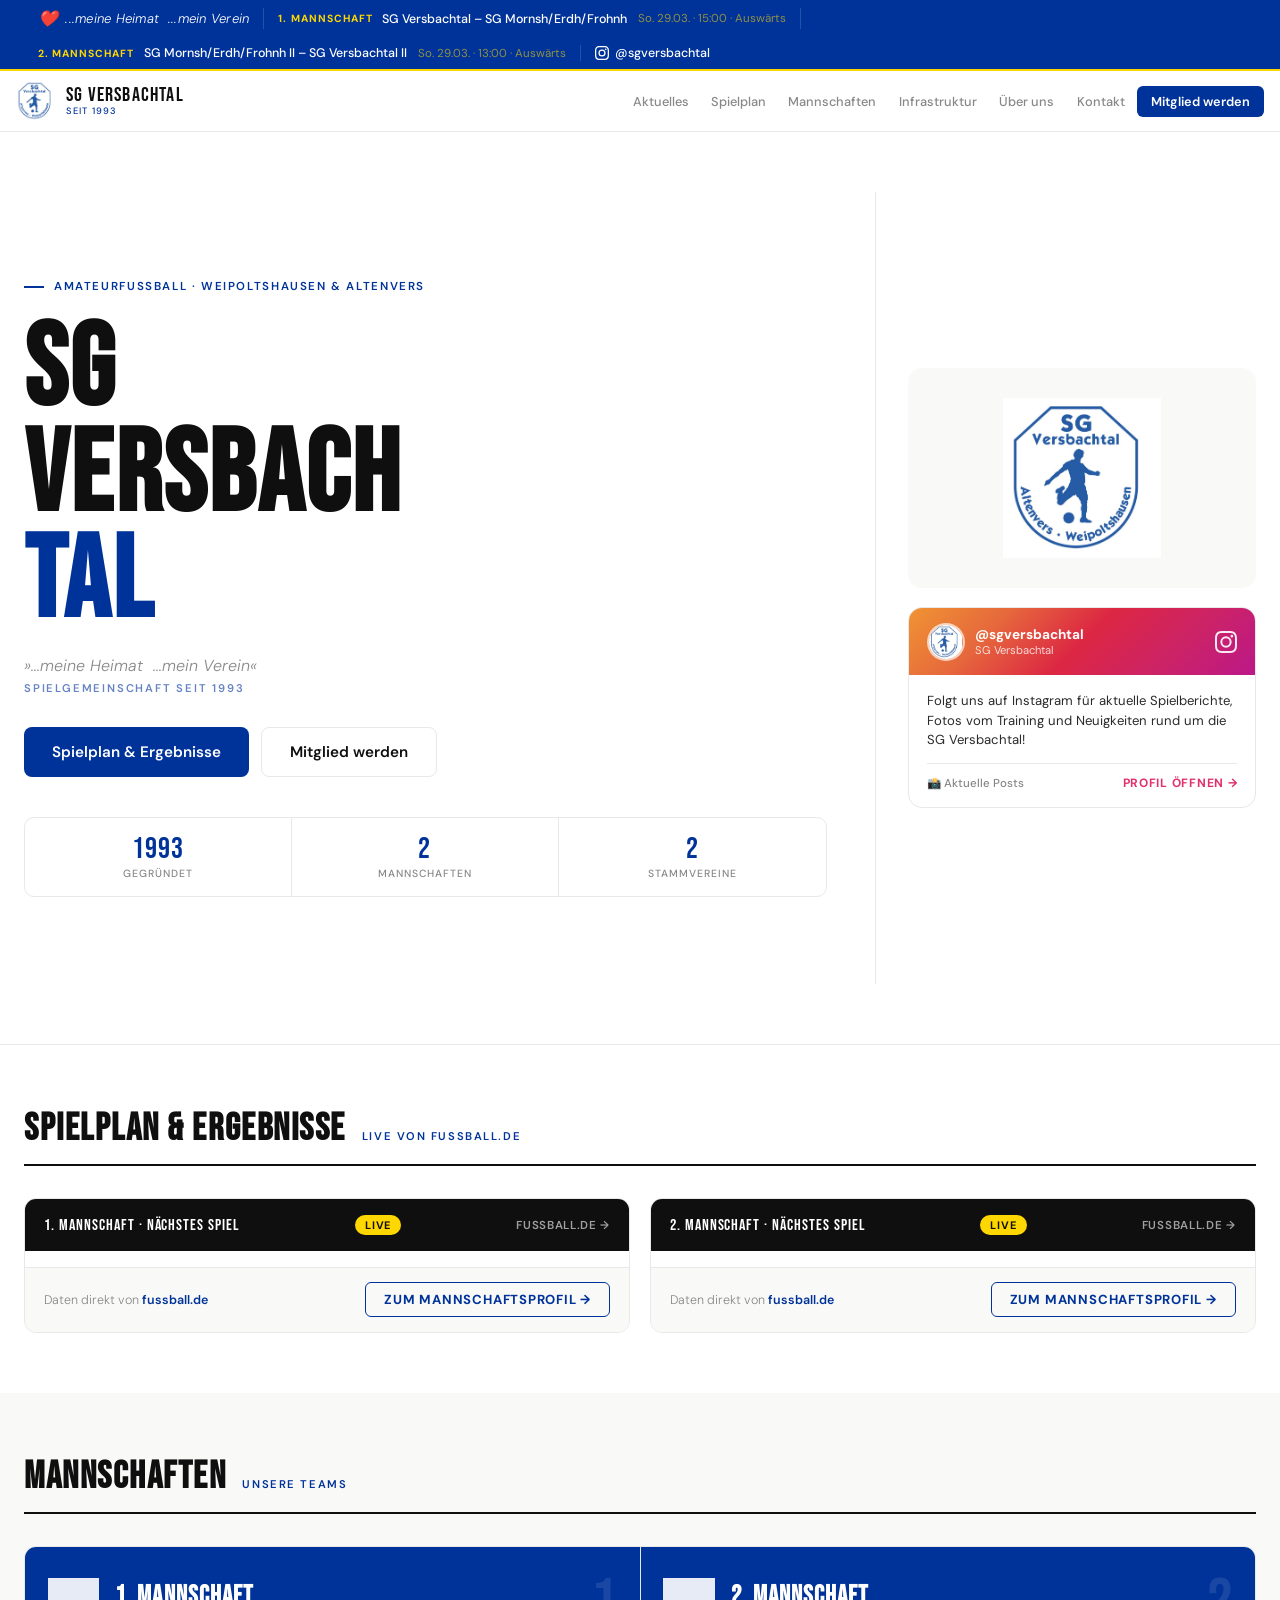
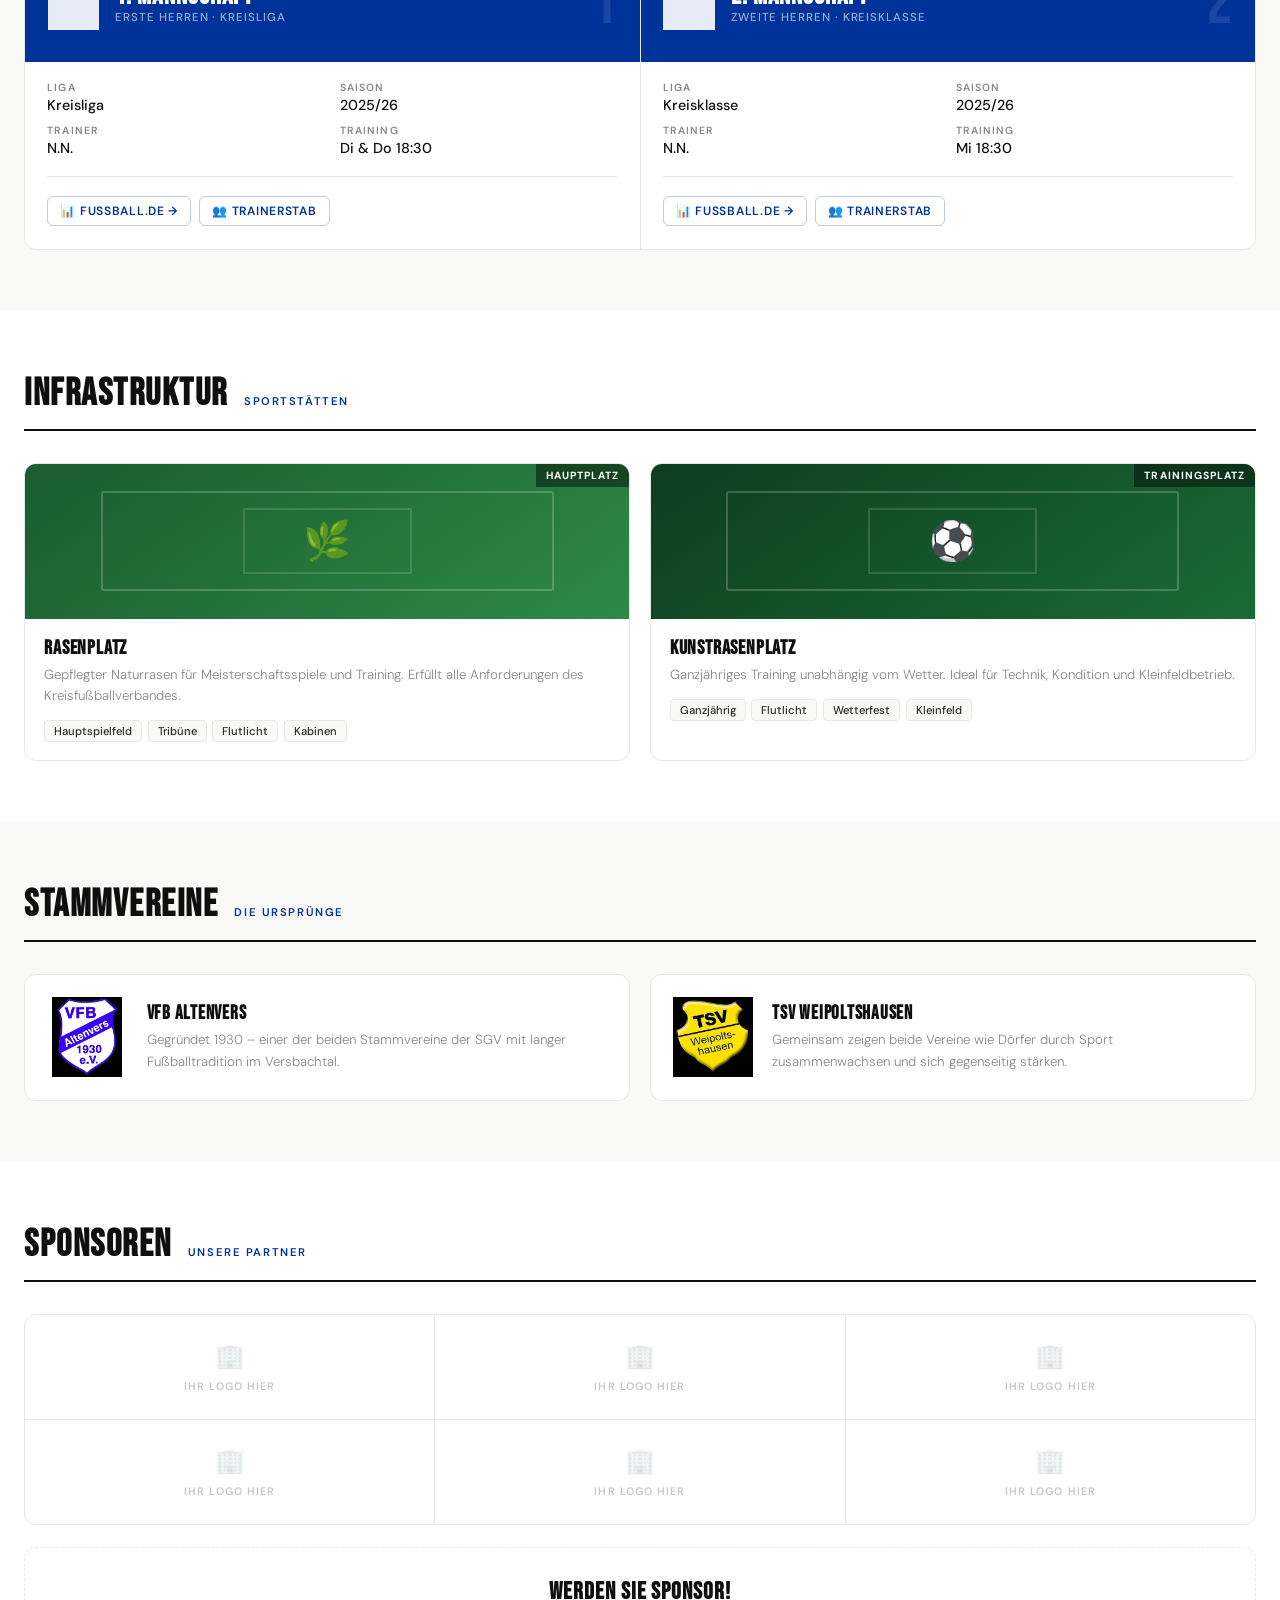
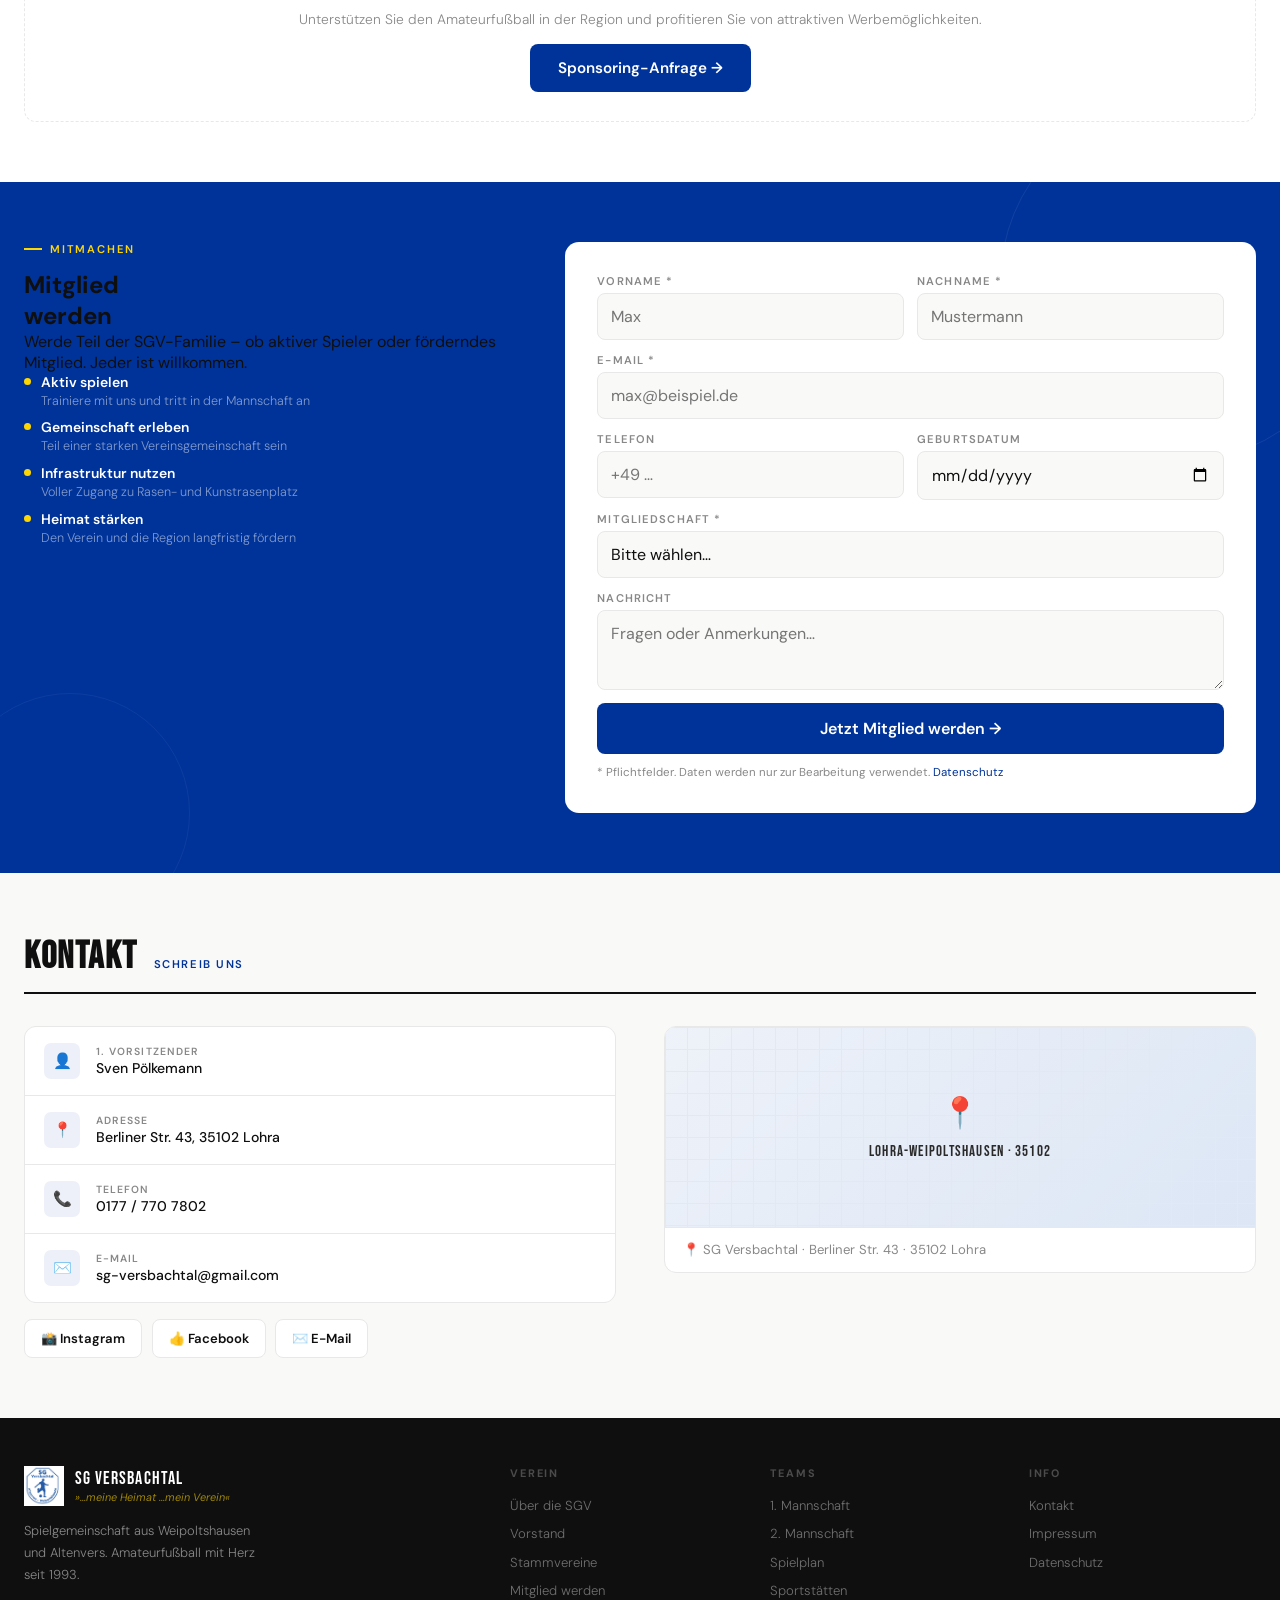
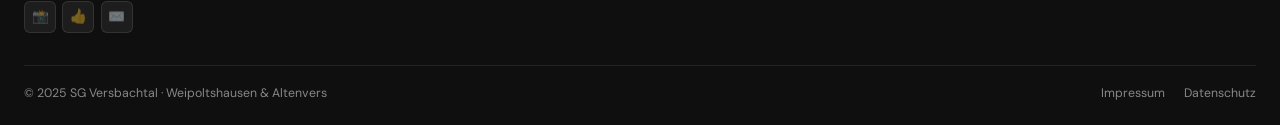
==== commit 017244b0: "Update index.html" ====
--- a/index.html
+++ b/index.html
@@ -354,26 +354,64 @@
   .people-grid{grid-template-columns:repeat(2,1fr)}
   .sv-card{gap:.9rem;padding:1.1rem}.sv-logo{width:64px;height:64px}
 }
+
+/* INFO BAR */
+.infobar{background:var(--blue);color:#fff;border-bottom:2px solid var(--gold)}
+.infobar-inner{max-width:1320px;margin:0 auto;padding:0 1.5rem;display:flex;align-items:stretch;min-height:44px;flex-wrap:wrap}
+.ib-item{display:flex;align-items:center;gap:7px;padding:8px 14px;font-size:.78rem;font-weight:500;white-space:nowrap}
+.ib-claim{font-style:italic;font-weight:300;letter-spacing:.02em;font-size:.82rem}
+.ib-heart{font-size:1rem}
+.ib-label{font-size:.65rem;font-weight:700;letter-spacing:.1em;text-transform:uppercase;color:var(--gold);margin-right:2px}
+.ib-match{font-size:.78rem;font-weight:500}
+.ib-result{font-size:.72rem;font-weight:400;opacity:.7;margin-left:4px}
+.ib-pending{color:rgba(255,215,0,.8)}
+.ib-win{color:#4ade80}.ib-draw{color:rgba(255,215,0,.9)}.ib-loss{color:#f87171}
+.ib-divider{width:1px;background:rgba(255,255,255,.15);margin:8px 0;flex-shrink:0}
+.ib-ig{color:#fff;text-decoration:none;transition:.2s;gap:6px}
+.ib-ig:hover{color:var(--gold)}
+@media(max-width:900px){
+  .infobar-inner{flex-wrap:wrap;padding:4px 1rem}
+  .ib-item{padding:5px 8px;font-size:.74rem}
+  .ib-divider{display:none}
+}
+@media(max-width:600px){
+  .infobar-inner{flex-direction:column;gap:0}
+  .ib-item{padding:5px 4px;border-bottom:1px solid rgba(255,255,255,.08)}
+  .ib-item:last-child{border-bottom:none}
+}
+
+/* SIDE BY SIDE WIDGETS */
+.widget-row{display:grid;grid-template-columns:1fr 1fr;gap:1.2rem}
+@media(max-width:768px){.widget-row{grid-template-columns:1fr}}
 </style>
 <script type="text/javascript" src="https://www.fussball.de/widgets.js"></script>
 </head>
 <body>
 
-<!-- TICKER -->
-<div class="ticker" role="marquee" aria-label="Neuigkeiten">
-  <div class="ticker-inner">
-    <span class="ti">⚽ SG Versbachtal · Saison 2025/26</span>
-    <span class="ti">🏆 1. Mannschaft · Kreisliga Marburg-Biedenkopf</span>
-    <span class="ti">📅 Nächstes Spiel: fussball.de prüfen</span>
-    <span class="ti">📸 Folgt uns: @sgversbachtal</span>
-    <span class="ti">❤️ ...meine Heimat · ...mein Verein</span>
-    <span class="ti">📍 Lohra-Weipoltshausen · 35102 Hessen</span>
-    <span class="ti">⚽ SG Versbachtal · Saison 2025/26</span>
-    <span class="ti">🏆 1. Mannschaft · Kreisliga Marburg-Biedenkopf</span>
-    <span class="ti">📅 Nächstes Spiel: fussball.de prüfen</span>
-    <span class="ti">📸 Folgt uns: @sgversbachtal</span>
-    <span class="ti">❤️ ...meine Heimat · ...mein Verein</span>
-    <span class="ti">📍 Lohra-Weipoltshausen · 35102 Hessen</span>
+<!-- INFO BAR -->
+<div class="infobar">
+  <div class="infobar-inner">
+    <div class="ib-item ib-claim">
+      <span class="ib-heart">❤️</span>
+      <span>...meine Heimat &nbsp;...mein Verein</span>
+    </div>
+    <div class="ib-divider"></div>
+    <div class="ib-item">
+      <span class="ib-label">1. Mannschaft</span>
+      <span class="ib-match">SG Versbachtal – SG Mornsh/Erdh/Frohnh</span>
+      <span class="ib-result ib-pending">So. 29.03. · 15:00 · Auswärts</span>
+    </div>
+    <div class="ib-divider"></div>
+    <div class="ib-item">
+      <span class="ib-label">2. Mannschaft</span>
+      <span class="ib-match">SG Mornsh/Erdh/Frohnh II – SG Versbachtal II</span>
+      <span class="ib-result ib-pending">So. 29.03. · 13:00 · Auswärts</span>
+    </div>
+    <div class="ib-divider"></div>
+    <a href="https://www.instagram.com/sgversbachtal/" target="_blank" rel="noopener" class="ib-item ib-ig">
+      <svg viewBox="0 0 24 24" style="width:14px;height:14px;fill:currentColor;flex-shrink:0"><path d="M12 2.163c3.204 0 3.584.012 4.85.07 3.252.148 4.771 1.691 4.919 4.919.058 1.265.069 1.645.069 4.849 0 3.205-.012 3.584-.069 4.849-.149 3.225-1.664 4.771-4.919 4.919-1.266.058-1.644.07-4.85.07-3.204 0-3.584-.012-4.849-.07-3.26-.149-4.771-1.699-4.919-4.92-.058-1.265-.07-1.644-.07-4.849 0-3.204.013-3.583.07-4.849.149-3.227 1.664-4.771 4.919-4.919 1.266-.057 1.645-.069 4.849-.069zM12 0C8.741 0 8.333.014 7.053.072 2.695.272.273 2.69.073 7.052.014 8.333 0 8.741 0 12c0 3.259.014 3.668.072 4.948.2 4.358 2.618 6.78 6.98 6.98C8.333 23.986 8.741 24 12 24c3.259 0 3.668-.014 4.948-.072 4.354-.2 6.782-2.618 6.979-6.98.059-1.28.073-1.689.073-4.948 0-3.259-.014-3.667-.072-4.947-.196-4.354-2.617-6.78-6.979-6.98C15.668.014 15.259 0 12 0zm0 5.838a6.162 6.162 0 100 12.324 6.162 6.162 0 000-12.324zM12 16a4 4 0 110-8 4 4 0 010 8zm6.406-11.845a1.44 1.44 0 100 2.881 1.44 1.44 0 000-2.881z"/></svg>
+      <span>@sgversbachtal</span>
+    </a>
   </div>
 </div>
 
@@ -465,46 +503,48 @@
       <span class="rule-tag">Live von fussball.de</span>
     </div>
 
-    <!-- 1. Mannschaft Widget -->
-    <div class="fdde-block fi" style="margin-bottom:1.2rem">
-      <div class="fdde-widget-wrap">
-        <div class="fdde-widget-header">
-          <span class="fdde-widget-title">1. Mannschaft · Nächstes Spiel</span>
-          <span class="fdde-live-badge">Live</span>
-          <a href="https://next.fussball.de/mannschaft/-/011MIA9GC0000000VTVG0001VTR8C1K7" target="_blank" rel="noopener" class="fdde-open-btn">fussball.de →</a>
-        </div>
-        <div style="padding:1rem 1rem 0;background:var(--white)">
-          <div class="fussballde_widget"
-            data-id="db0b6d82-5f1a-45b1-ad82-b36fb7f1efb4"
-            data-type="next-match"
-            style="width:100%">
-          </div>
-        </div>
-        <div class="fdde-cta-bar">
-          <span class="fdde-cta-text">Daten direkt von <strong>fussball.de</strong></span>
-          <a href="https://next.fussball.de/mannschaft/-/011MIA9GC0000000VTVG0001VTR8C1K7" target="_blank" rel="noopener" class="fdde-iframe-link">Zum Mannschaftsprofil →</a>
-        </div>
-      </div>
-    </div>
-
-    <!-- 2. Mannschaft Widget -->
-    <div class="fdde-block fi d1">
-      <div class="fdde-widget-wrap">
-        <div class="fdde-widget-header">
-          <span class="fdde-widget-title">2. Mannschaft · Nächstes Spiel</span>
-          <span class="fdde-live-badge">Live</span>
-          <a href="https://next.fussball.de/mannschaft/-/011MIBHH5O000000VTVG0001VTR8C1K7" target="_blank" rel="noopener" class="fdde-open-btn">fussball.de →</a>
-        </div>
-        <div style="padding:1rem 1rem 0;background:var(--white)">
-          <div class="fussballde_widget"
-            data-id="5499a7da-bf33-44fa-b919-cf19f14db082"
-            data-type="next-match"
-            style="width:100%">
-          </div>
-        </div>
-        <div class="fdde-cta-bar">
-          <span class="fdde-cta-text">Daten direkt von <strong>fussball.de</strong></span>
-          <a href="https://next.fussball.de/mannschaft/-/011MIBHH5O000000VTVG0001VTR8C1K7" target="_blank" rel="noopener" class="fdde-iframe-link">Zum Mannschaftsprofil →</a>
+    <div class="widget-row fi">
+      <!-- 1. Mannschaft -->
+      <div class="widget-col">
+        <div class="fdde-widget-wrap">
+          <div class="fdde-widget-header">
+            <span class="fdde-widget-title">1. Mannschaft · Nächstes Spiel</span>
+            <span class="fdde-live-badge">Live</span>
+            <a href="https://next.fussball.de/mannschaft/-/011MIA9GC0000000VTVG0001VTR8C1K7" target="_blank" rel="noopener" class="fdde-open-btn">fussball.de →</a>
+          </div>
+          <div style="padding:1rem 1rem 0;background:var(--white)">
+            <div class="fussballde_widget"
+              data-id="db0b6d82-5f1a-45b1-ad82-b36fb7f1efb4"
+              data-type="next-match"
+              style="width:100%">
+            </div>
+          </div>
+          <div class="fdde-cta-bar">
+            <span class="fdde-cta-text">Daten direkt von <strong>fussball.de</strong></span>
+            <a href="https://next.fussball.de/mannschaft/-/011MIA9GC0000000VTVG0001VTR8C1K7" target="_blank" rel="noopener" class="fdde-iframe-link">Zum Mannschaftsprofil →</a>
+          </div>
+        </div>
+      </div>
+
+      <!-- 2. Mannschaft -->
+      <div class="widget-col">
+        <div class="fdde-widget-wrap">
+          <div class="fdde-widget-header">
+            <span class="fdde-widget-title">2. Mannschaft · Nächstes Spiel</span>
+            <span class="fdde-live-badge">Live</span>
+            <a href="https://next.fussball.de/mannschaft/-/011MIBHH5O000000VTVG0001VTR8C1K7" target="_blank" rel="noopener" class="fdde-open-btn">fussball.de →</a>
+          </div>
+          <div style="padding:1rem 1rem 0;background:var(--white)">
+            <div class="fussballde_widget"
+              data-id="5499a7da-bf33-44fa-b919-cf19f14db082"
+              data-type="next-match"
+              style="width:100%">
+            </div>
+          </div>
+          <div class="fdde-cta-bar">
+            <span class="fdde-cta-text">Daten direkt von <strong>fussball.de</strong></span>
+            <a href="https://next.fussball.de/mannschaft/-/011MIBHH5O000000VTVG0001VTR8C1K7" target="_blank" rel="noopener" class="fdde-iframe-link">Zum Mannschaftsprofil →</a>
+          </div>
         </div>
       </div>
     </div>
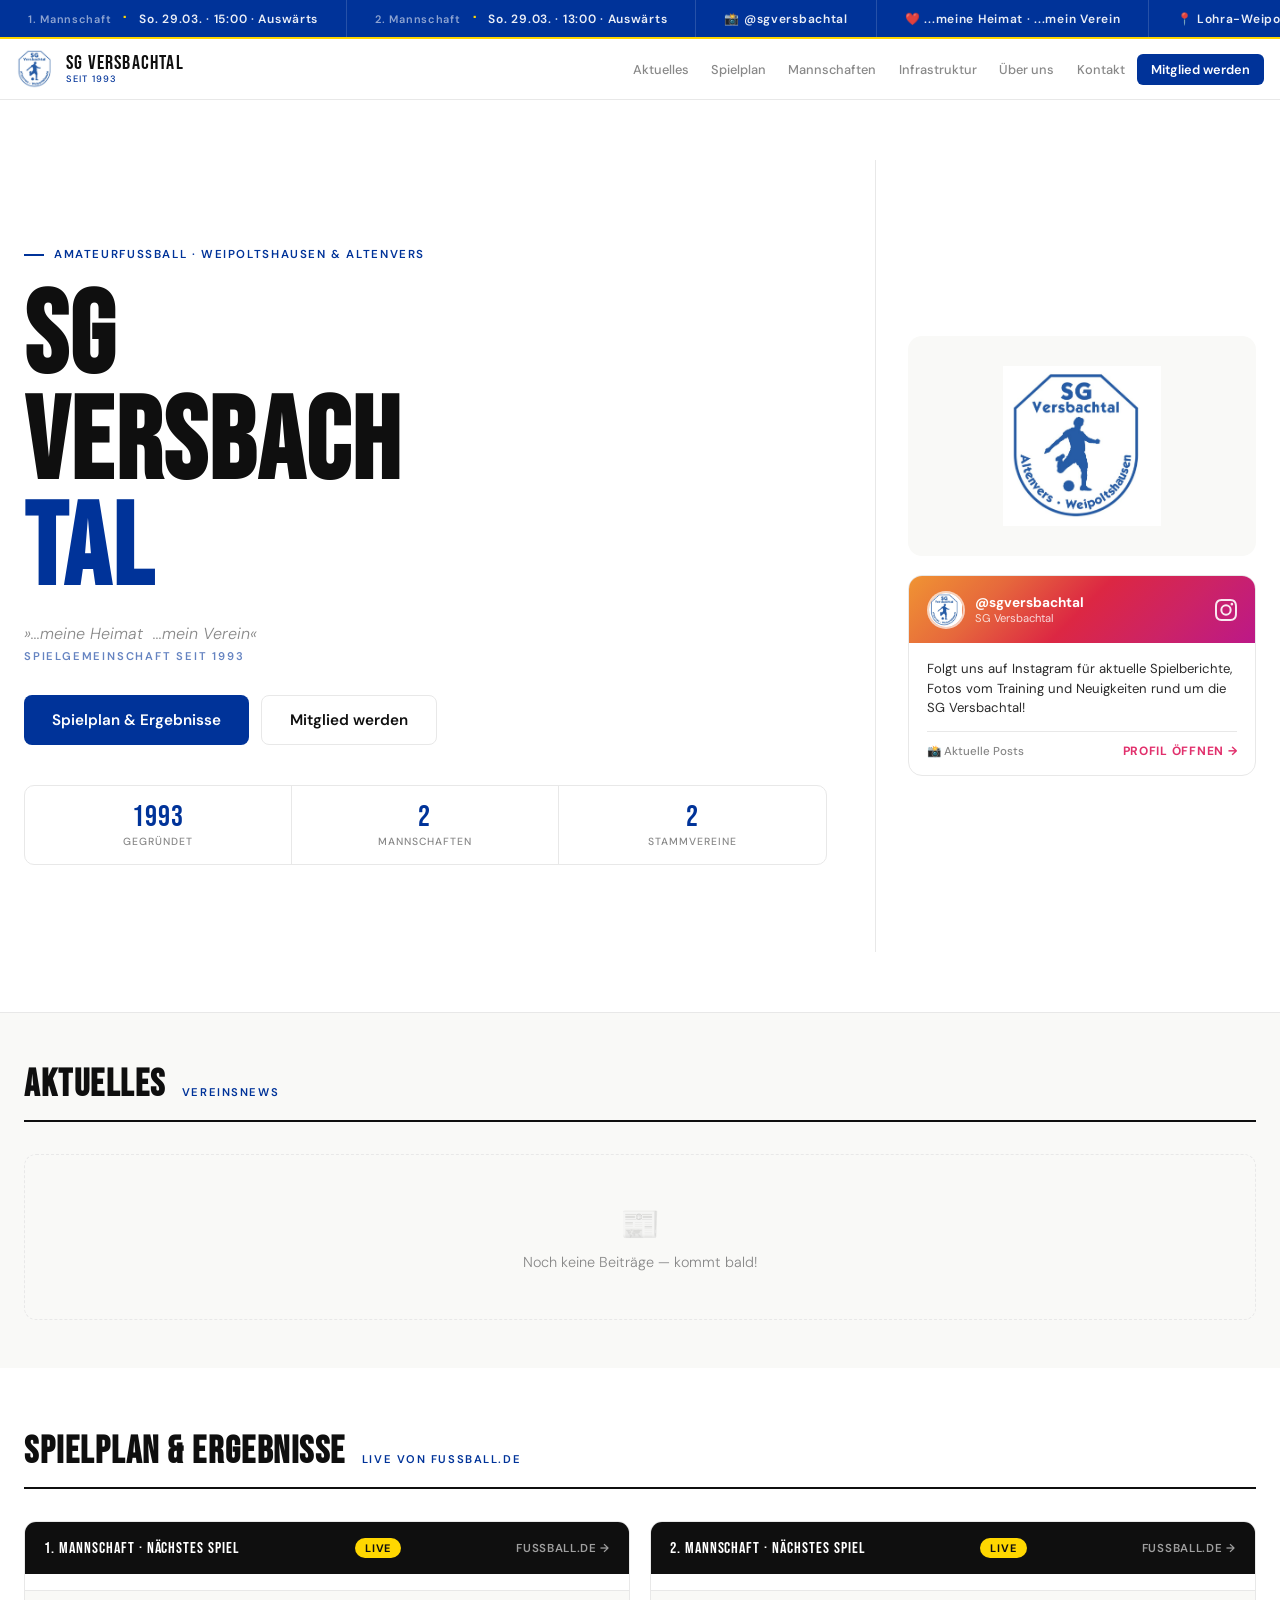
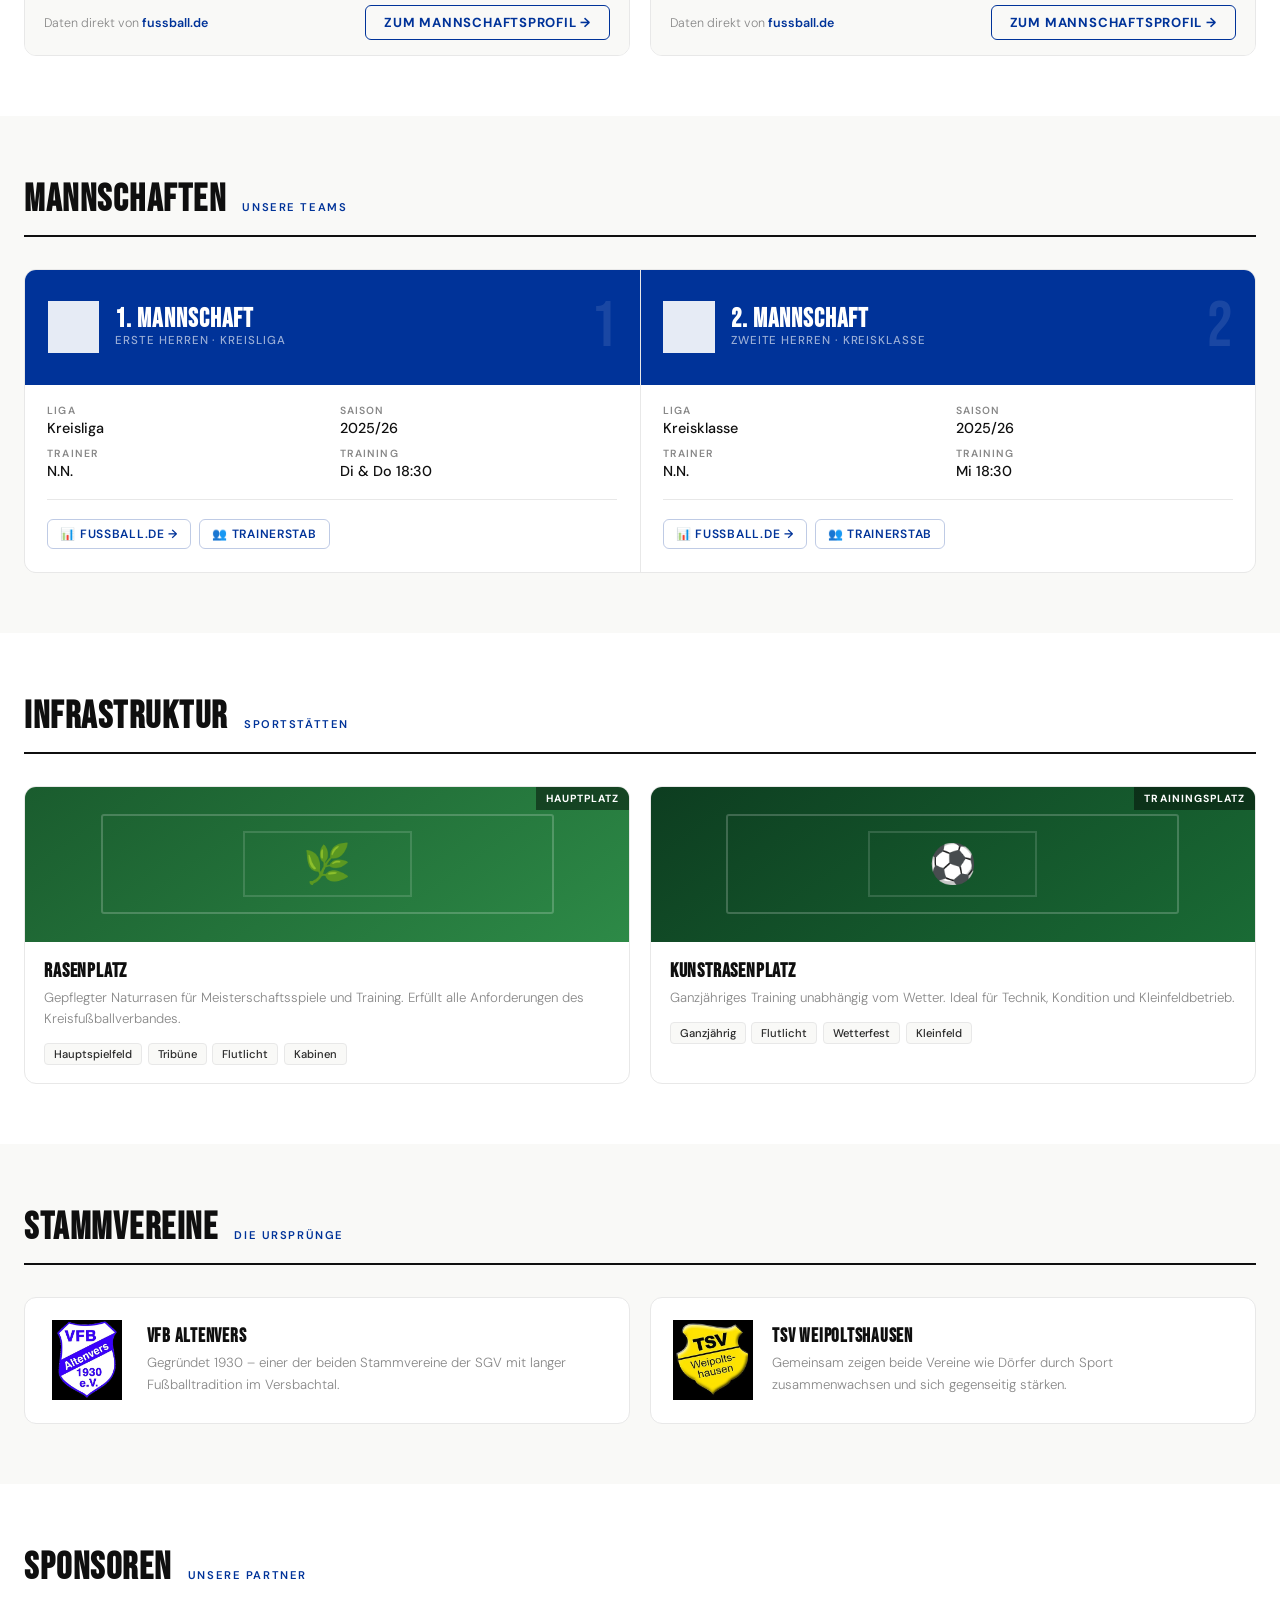
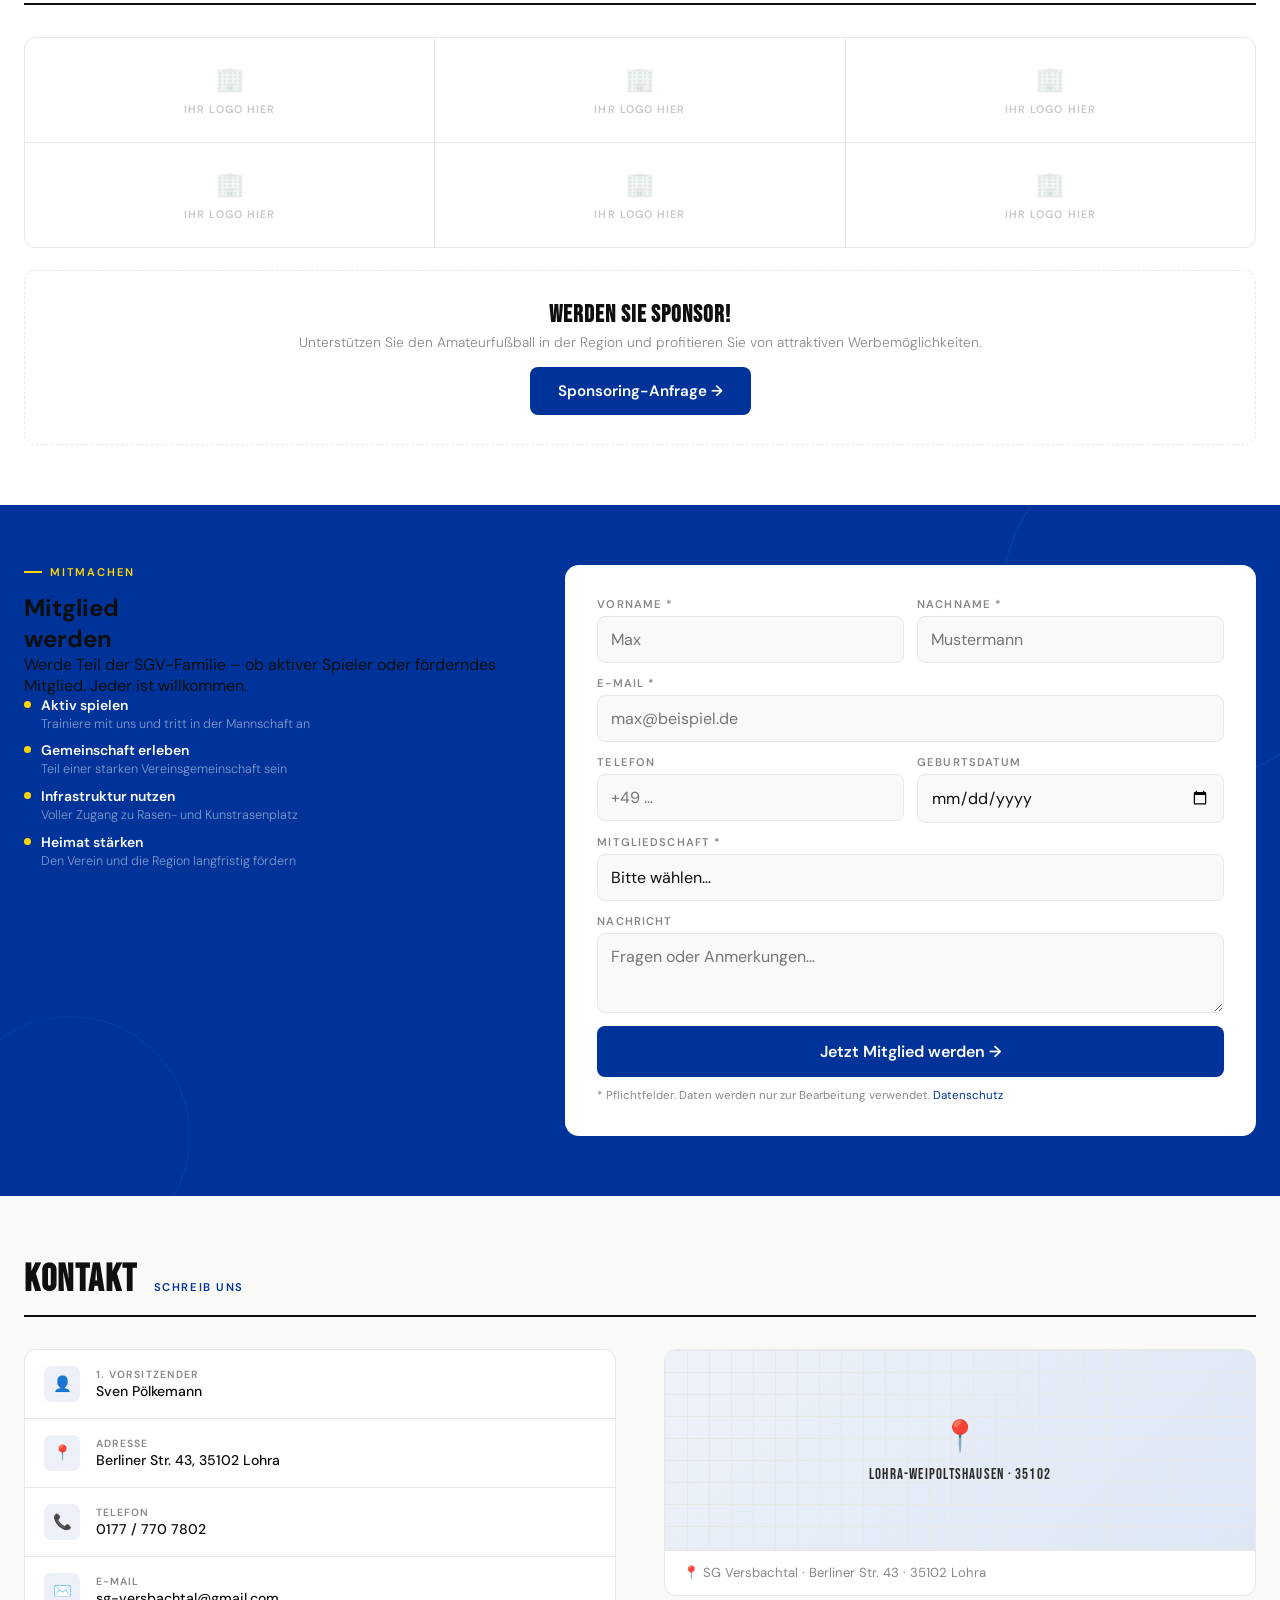
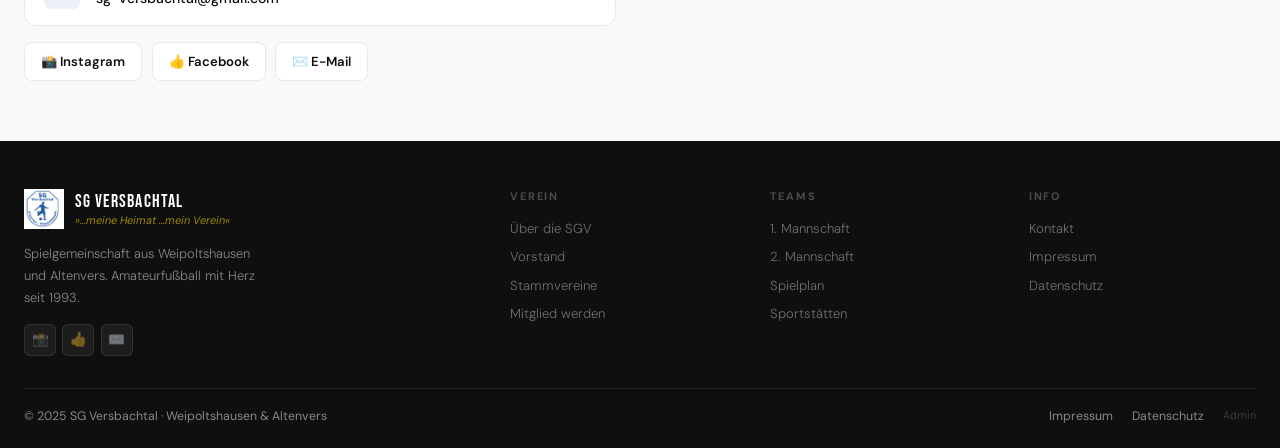
==== commit a1926373: "Refactor ticker and news grid in index.html" ====
--- a/index.html
+++ b/index.html
@@ -19,10 +19,16 @@
 a{text-decoration:none;color:inherit}ul{list-style:none}img{max-width:100%;display:block}
 
 /* TICKER */
-.ticker{background:var(--blue);color:#fff;padding:8px 0;overflow:hidden;white-space:nowrap}
-.ticker-inner{display:inline-flex;animation:tick 26s linear infinite}
-.ti{font-size:.75rem;font-weight:500;letter-spacing:.05em;padding:0 2rem;border-right:1px solid rgba(255,255,255,.2)}
-@keyframes tick{0%{transform:translateX(0)}100%{transform:translateX(-50%)}}
+.ticker-wrap{background:var(--blue);overflow:hidden;white-space:nowrap;padding:0;position:relative;border-bottom:2px solid var(--gold)}
+.ticker-track{display:inline-flex;align-items:stretch;animation:ticker-scroll 40s linear infinite;will-change:transform}
+.ticker-track:hover{animation-play-state:paused}
+.t-item{display:inline-flex;align-items:center;gap:8px;padding:9px 28px;font-size:.75rem;font-weight:600;letter-spacing:.06em;color:rgba(255,255,255,.92);border-right:1px solid rgba(255,255,255,.15);white-space:nowrap;cursor:default}
+.t-item.t-news{color:#fff;background:rgba(255,215,0,.12)}
+.t-item.t-score .t-val{font-family:'Bebas Neue',sans-serif;font-size:.95rem;letter-spacing:.06em;color:var(--gold);margin:0 4px}
+.t-item.t-ig{cursor:pointer;transition:.2s}.t-item.t-ig:hover{background:rgba(255,255,255,.1)}
+.t-sep{display:inline-flex;align-items:center;padding:0 6px;color:rgba(255,215,0,.6);font-size:.8rem}
+@keyframes ticker-scroll{0%{transform:translateX(0)}100%{transform:translateX(-50%)}}
+@media(max-width:480px){.t-item{padding:8px 18px;font-size:.7rem}}
 
 /* NAV */
 nav{background:var(--white);border-bottom:1px solid var(--rule);position:sticky;top:0;z-index:300}
@@ -121,6 +127,21 @@
 .lr-team.away{text-align:right}
 .lr-num{font-family:'Bebas Neue',sans-serif;font-size:1.8rem;letter-spacing:.04em;color:var(--blue);line-height:1}
 .lr-sep{font-family:'Bebas Neue',sans-serif;font-size:1.2rem;color:var(--muted)}
+
+
+/* NEWS GRID */
+.news-grid{display:grid;grid-template-columns:repeat(3,1fr);gap:1rem}
+.news-card{background:var(--white);border:1px solid var(--rule);border-radius:12px;overflow:hidden;transition:.2s;display:flex;flex-direction:column}
+.news-card:hover{border-color:var(--blue);box-shadow:0 4px 16px rgba(0,51,153,.08)}
+.nc-img{height:160px;background:linear-gradient(135deg,var(--blue),var(--accent));display:flex;align-items:center;justify-content:center;font-size:2.5rem;flex-shrink:0}
+.nc-body{padding:1rem 1.1rem 1.2rem;flex:1;display:flex;flex-direction:column}
+.nc-cat{font-size:.65rem;font-weight:700;letter-spacing:.12em;text-transform:uppercase;color:var(--blue);margin-bottom:.4rem}
+.nc-title{font-family:'Bebas Neue',sans-serif;font-size:1.2rem;letter-spacing:.04em;color:var(--ink);margin-bottom:.4rem;line-height:1.1}
+.nc-text{font-size:.84rem;color:var(--muted);font-weight:300;line-height:1.6;flex:1;display:-webkit-box;-webkit-line-clamp:3;-webkit-box-orient:vertical;overflow:hidden}
+.nc-date{font-size:.68rem;color:var(--muted);margin-top:.8rem;font-weight:500;letter-spacing:.06em;text-transform:uppercase}
+.news-empty{grid-column:1/-1;text-align:center;padding:3rem 1rem;border:1.5px dashed var(--rule);border-radius:12px}
+@media(max-width:768px){.news-grid{grid-template-columns:1fr}}
+@media(max-width:480px){.news-grid{grid-template-columns:1fr}}
 
 /* FUSSBALL.DE WIDGET SECTION */
 #spielplan{background:var(--white)}
@@ -388,30 +409,10 @@
 </head>
 <body>
 
-<!-- INFO BAR -->
-<div class="infobar">
-  <div class="infobar-inner">
-    <div class="ib-item ib-claim">
-      <span class="ib-heart">❤️</span>
-      <span>...meine Heimat &nbsp;...mein Verein</span>
-    </div>
-    <div class="ib-divider"></div>
-    <div class="ib-item">
-      <span class="ib-label">1. Mannschaft</span>
-      <span class="ib-match">SG Versbachtal – SG Mornsh/Erdh/Frohnh</span>
-      <span class="ib-result ib-pending">So. 29.03. · 15:00 · Auswärts</span>
-    </div>
-    <div class="ib-divider"></div>
-    <div class="ib-item">
-      <span class="ib-label">2. Mannschaft</span>
-      <span class="ib-match">SG Mornsh/Erdh/Frohnh II – SG Versbachtal II</span>
-      <span class="ib-result ib-pending">So. 29.03. · 13:00 · Auswärts</span>
-    </div>
-    <div class="ib-divider"></div>
-    <a href="https://www.instagram.com/sgversbachtal/" target="_blank" rel="noopener" class="ib-item ib-ig">
-      <svg viewBox="0 0 24 24" style="width:14px;height:14px;fill:currentColor;flex-shrink:0"><path d="M12 2.163c3.204 0 3.584.012 4.85.07 3.252.148 4.771 1.691 4.919 4.919.058 1.265.069 1.645.069 4.849 0 3.205-.012 3.584-.069 4.849-.149 3.225-1.664 4.771-4.919 4.919-1.266.058-1.644.07-4.85.07-3.204 0-3.584-.012-4.849-.07-3.26-.149-4.771-1.699-4.919-4.92-.058-1.265-.07-1.644-.07-4.849 0-3.204.013-3.583.07-4.849.149-3.227 1.664-4.771 4.919-4.919 1.266-.057 1.645-.069 4.849-.069zM12 0C8.741 0 8.333.014 7.053.072 2.695.272.273 2.69.073 7.052.014 8.333 0 8.741 0 12c0 3.259.014 3.668.072 4.948.2 4.358 2.618 6.78 6.98 6.98C8.333 23.986 8.741 24 12 24c3.259 0 3.668-.014 4.948-.072 4.354-.2 6.782-2.618 6.979-6.98.059-1.28.073-1.689.073-4.948 0-3.259-.014-3.667-.072-4.947-.196-4.354-2.617-6.78-6.979-6.98C15.668.014 15.259 0 12 0zm0 5.838a6.162 6.162 0 100 12.324 6.162 6.162 0 000-12.324zM12 16a4 4 0 110-8 4 4 0 010 8zm6.406-11.845a1.44 1.44 0 100 2.881 1.44 1.44 0 000-2.881z"/></svg>
-      <span>@sgversbachtal</span>
-    </a>
+<!-- TICKER -->
+<div class="ticker-wrap" id="tickerWrap">
+  <div class="ticker-track" id="tickerTrack">
+    <!-- filled by JS -->
   </div>
 </div>
 
@@ -491,6 +492,23 @@
           </div>
         </div>
       </a>
+    </div>
+  </div>
+</section>
+
+<!-- AKTUELLE BEITRÄGE -->
+<section id="aktuelles" style="background:var(--off);padding:48px 0">
+  <div class="container">
+    <div class="section-rule fi">
+      <h2>Aktuelles</h2>
+      <span class="rule-tag">Vereinsnews</span>
+    </div>
+    <div id="newsGrid" class="news-grid fi">
+      <!-- filled by JS -->
+      <div class="news-empty" id="newsEmpty">
+        <span style="font-size:2rem;opacity:.3">📰</span>
+        <p style="color:var(--muted);font-size:.9rem;font-weight:300;margin-top:.5rem">Noch keine Beiträge — kommt bald!</p>
+      </div>
     </div>
   </div>
 </section>
@@ -760,49 +778,125 @@
     </div>
     <div class="foot-bottom">
       <p class="foot-copy">© 2025 SG Versbachtal · Weipoltshausen &amp; Altenvers</p>
-      <div class="foot-legal"><a href="impressum.html">Impressum</a><a href="datenschutz.html">Datenschutz</a></div>
+      <div class="foot-legal"><a href="impressum.html">Impressum</a><a href="datenschutz.html">Datenschutz</a><a href="admin.html" style="opacity:.35;font-size:.68rem">Admin</a></div>
     </div>
   </div>
 </footer>
 
 <script>
-// Hamburger
+// ── STORAGE KEY ─────────────────────────────────────────────────────────
+const NS = 'sgv_news_v1';
+
+// ── NEWS STORAGE ─────────────────────────────────────────────────────────
+function getPosts() {
+  try { return JSON.parse(localStorage.getItem(NS) || '[]'); } catch(e){ return []; }
+}
+function savePosts(posts) {
+  localStorage.setItem(NS, JSON.stringify(posts));
+}
+
+// ── RENDER NEWS ───────────────────────────────────────────────────────────
+const EMOJIS = {'Vereinsnews':'📰','Spielbericht':'⚽','Termin':'📅','Ankündigung':'📣','Sonstiges':'💬'};
+function renderNews() {
+  const grid = document.getElementById('newsGrid');
+  const empty = document.getElementById('newsEmpty');
+  const posts = getPosts();
+  // remove old cards
+  grid.querySelectorAll('.news-card').forEach(c => c.remove());
+  if (posts.length === 0) {
+    if (empty) empty.style.display = '';
+    return;
+  }
+  if (empty) empty.style.display = 'none';
+  // newest first
+  [...posts].reverse().forEach(p => {
+    const d = new Date(p.date);
+    const dateStr = d.toLocaleDateString('de-DE',{day:'2-digit',month:'2-digit',year:'numeric'});
+    const card = document.createElement('div');
+    card.className = 'news-card';
+    card.innerHTML = `
+      <div class="nc-img">${EMOJIS[p.cat]||'📰'}</div>
+      <div class="nc-body">
+        <div class="nc-cat">${p.cat}</div>
+        <div class="nc-title">${p.title}</div>
+        <div class="nc-text">${p.text}</div>
+        <div class="nc-date">${dateStr}</div>
+      </div>`;
+    grid.insertBefore(card, empty);
+  });
+}
+
+// ── BUILD TICKER ──────────────────────────────────────────────────────────
+function buildTicker() {
+  const posts = getPosts();
+  const items = [];
+
+  // Static items
+  items.push({type:'score', label:'1. Mannschaft', text:'So. 29.03. · 15:00 · Auswärts', val:''});
+  items.push({type:'score', label:'2. Mannschaft', text:'So. 29.03. · 13:00 · Auswärts', val:''});
+  items.push({type:'ig', text:'@sgversbachtal', url:'https://www.instagram.com/sgversbachtal/'});
+  items.push({type:'plain', text:'❤️ ...meine Heimat · ...mein Verein'});
+  items.push({type:'plain', text:'📍 Lohra-Weipoltshausen · Hessen'});
+  items.push({type:'plain', text:'🏟️ Rasenplatz & Kunstrasenplatz'});
+  // Sponsor placeholders
+  items.push({type:'plain', text:'🤝 Werden Sie Sponsor! → sg-versbachtal@gmail.com'});
+
+  // Custom ticker items from admin panel
+  try {
+    const custom = JSON.parse(localStorage.getItem('sgv_ticker_v1')||'[]');
+    custom.forEach(t => items.push({type:'news', text: t.text}));
+  } catch(e){}
+
+  // Dynamic news items (last 5)
+  const recent = [...posts].reverse().slice(0,5);
+  recent.forEach(p => {
+    items.push({type:'news', text:`${EMOJIS[p.cat]||'📰'} ${p.title}`});
+  });
+
+  // Duplicate for seamless loop
+  const all = [...items, ...items];
+  const track = document.getElementById('tickerTrack');
+  if (!track) return;
+  track.innerHTML = all.map(item => {
+    if (item.type === 'score') {
+      return `<span class="t-item t-score"><span style="opacity:.6;font-size:.68rem">${item.label}</span><span class="t-val">${item.val||'·'}</span><span>${item.text}</span></span>`;
+    } else if (item.type === 'ig') {
+      return `<a class="t-item t-ig" href="${item.url}" target="_blank" rel="noopener">📸 ${item.text}</a>`;
+    } else if (item.type === 'news') {
+      return `<span class="t-item t-news">${item.text}</span>`;
+    } else {
+      return `<span class="t-item">${item.text}</span>`;
+    }
+  }).join('');
+
+  // Adjust animation speed based on item count
+  const duration = Math.max(30, all.length * 4);
+  track.style.animationDuration = duration + 's';
+}
+
+// ── HAMBURGER ─────────────────────────────────────────────────────────────
 const ham=document.getElementById('ham'),menu=document.getElementById('mobile-menu');
 if(ham&&menu){
-  ham.addEventListener('click',()=>{
-    const o=menu.classList.toggle('open');
-    ham.classList.toggle('open',o);
-    ham.setAttribute('aria-expanded',o);
-    document.body.style.overflow=o?'hidden':'';
-  });
-  menu.querySelectorAll('a').forEach(a=>a.addEventListener('click',()=>{
-    menu.classList.remove('open');ham.classList.remove('open');
-    ham.setAttribute('aria-expanded','false');document.body.style.overflow='';
-  }));
-}
-// Fade
+  ham.addEventListener('click',()=>{const o=menu.classList.toggle('open');ham.classList.toggle('open',o);ham.setAttribute('aria-expanded',o);document.body.style.overflow=o?'hidden':'';});
+  menu.querySelectorAll('a').forEach(a=>a.addEventListener('click',()=>{menu.classList.remove('open');ham.classList.remove('open');ham.setAttribute('aria-expanded','false');document.body.style.overflow='';}));
+}
+
+// ── FADE IN ──────────────────────────────────────────────────────────────
 const obs=new IntersectionObserver(e=>e.forEach(x=>{if(x.isIntersecting){x.target.classList.add('in');obs.unobserve(x.target)}}),{threshold:.08,rootMargin:'0px 0px -30px 0px'});
 document.querySelectorAll('.fi').forEach(el=>obs.observe(el));
-// Spielplan tabs
+
+// ── SPIELPLAN TABS (keep old tab logic if tabs still present) ─────────────
 function showTab(id,btn){
   document.querySelectorAll('.fdde-tab').forEach(b=>b.classList.remove('on'));
   btn.classList.add('on');
   document.querySelectorAll('.fdde-panels>div').forEach(d=>d.classList.remove('show'));
-  document.getElementById('tab-'+id).classList.add('show');
-}
-// Filter in main table
-document.querySelectorAll('.fdde-tab').forEach(btn=>{
-  btn.addEventListener('click',()=>{
-    const id=btn.textContent.trim();
-    if(id==='Alle Spiele'){
-      document.querySelectorAll('#sp-body tr').forEach(r=>r.style.display='');
-    } else if(id==='1. Mannschaft'){
-      document.querySelectorAll('#sp-body tr').forEach(r=>r.style.display=r.dataset.t==='1m'?'':'none');
-    } else if(id==='2. Mannschaft'){
-      document.querySelectorAll('#sp-body tr').forEach(r=>r.style.display=r.dataset.t==='2m'?'':'none');
-    }
-  });
-});
+  const el = document.getElementById('tab-'+id);
+  if(el) el.classList.add('show');
+}
+
+// ── INIT ─────────────────────────────────────────────────────────────────
+buildTicker();
+renderNews();
 </script>
 </body>
 </html>
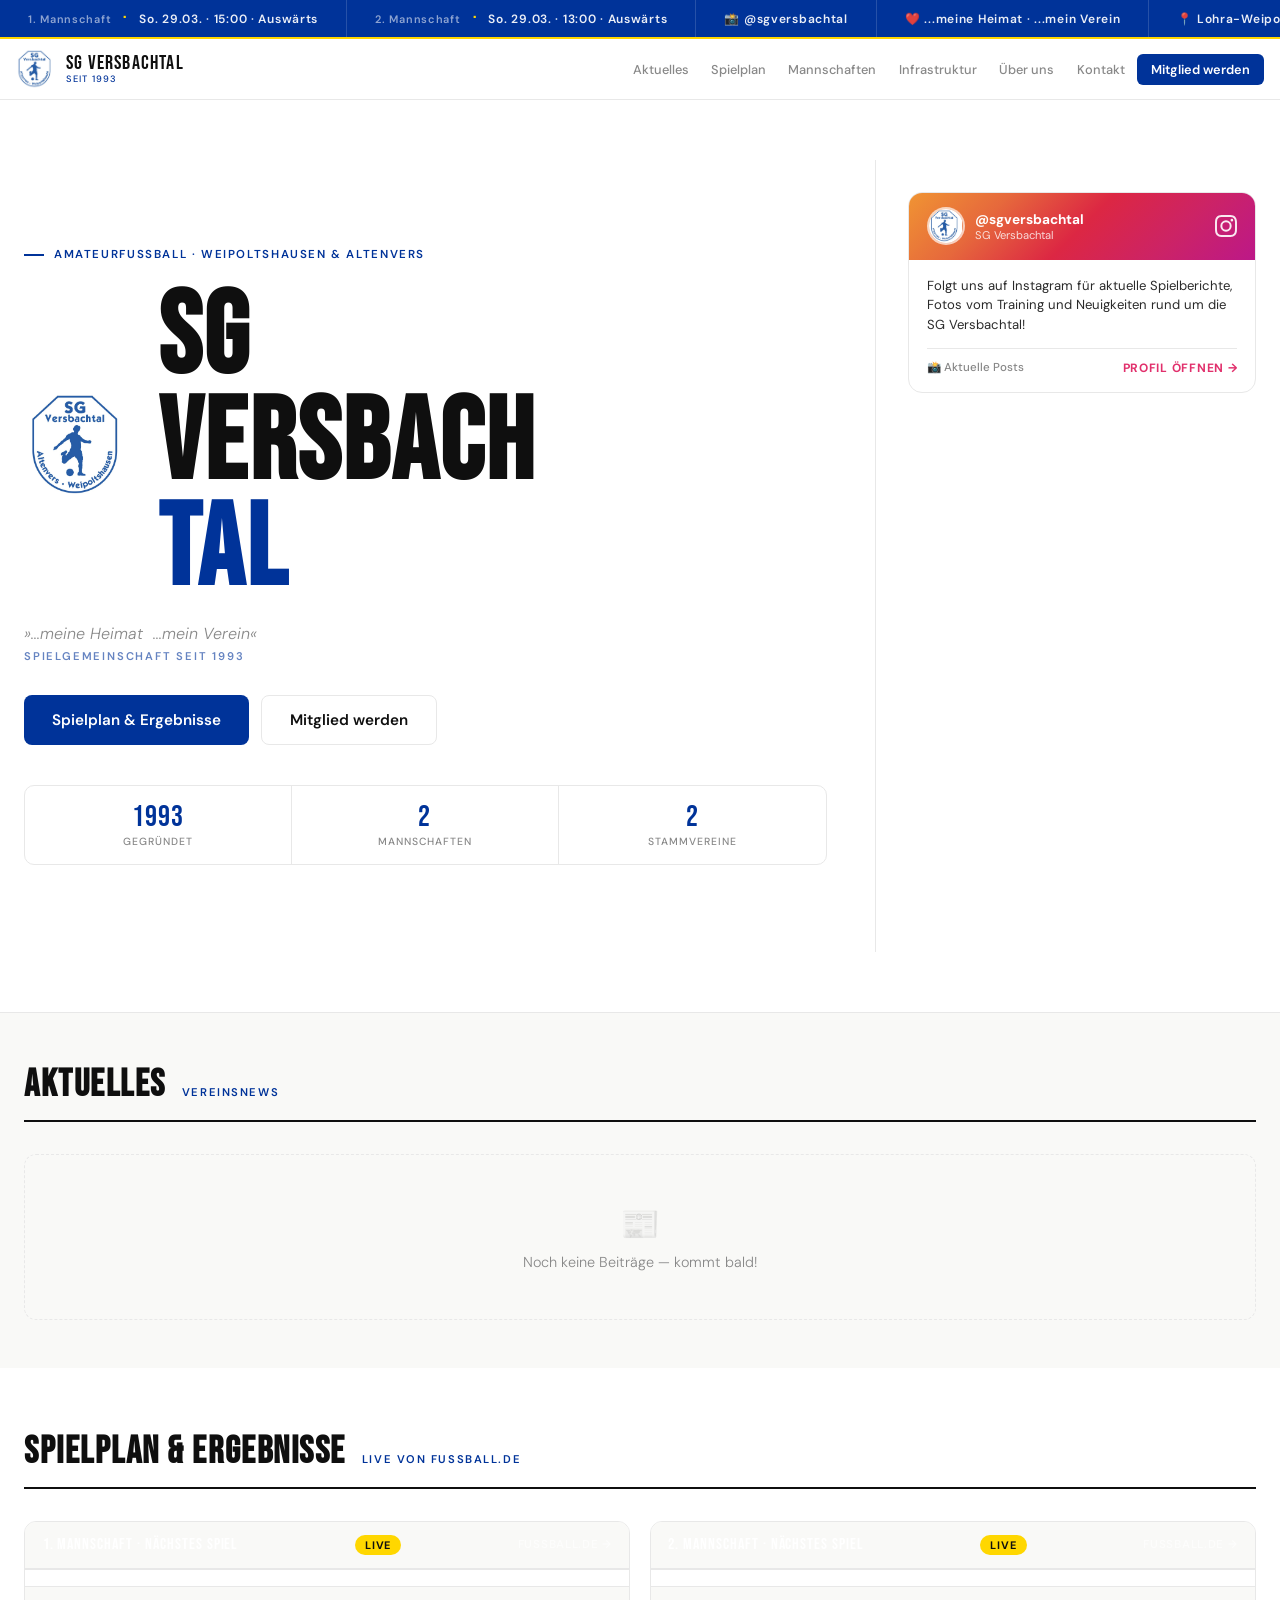
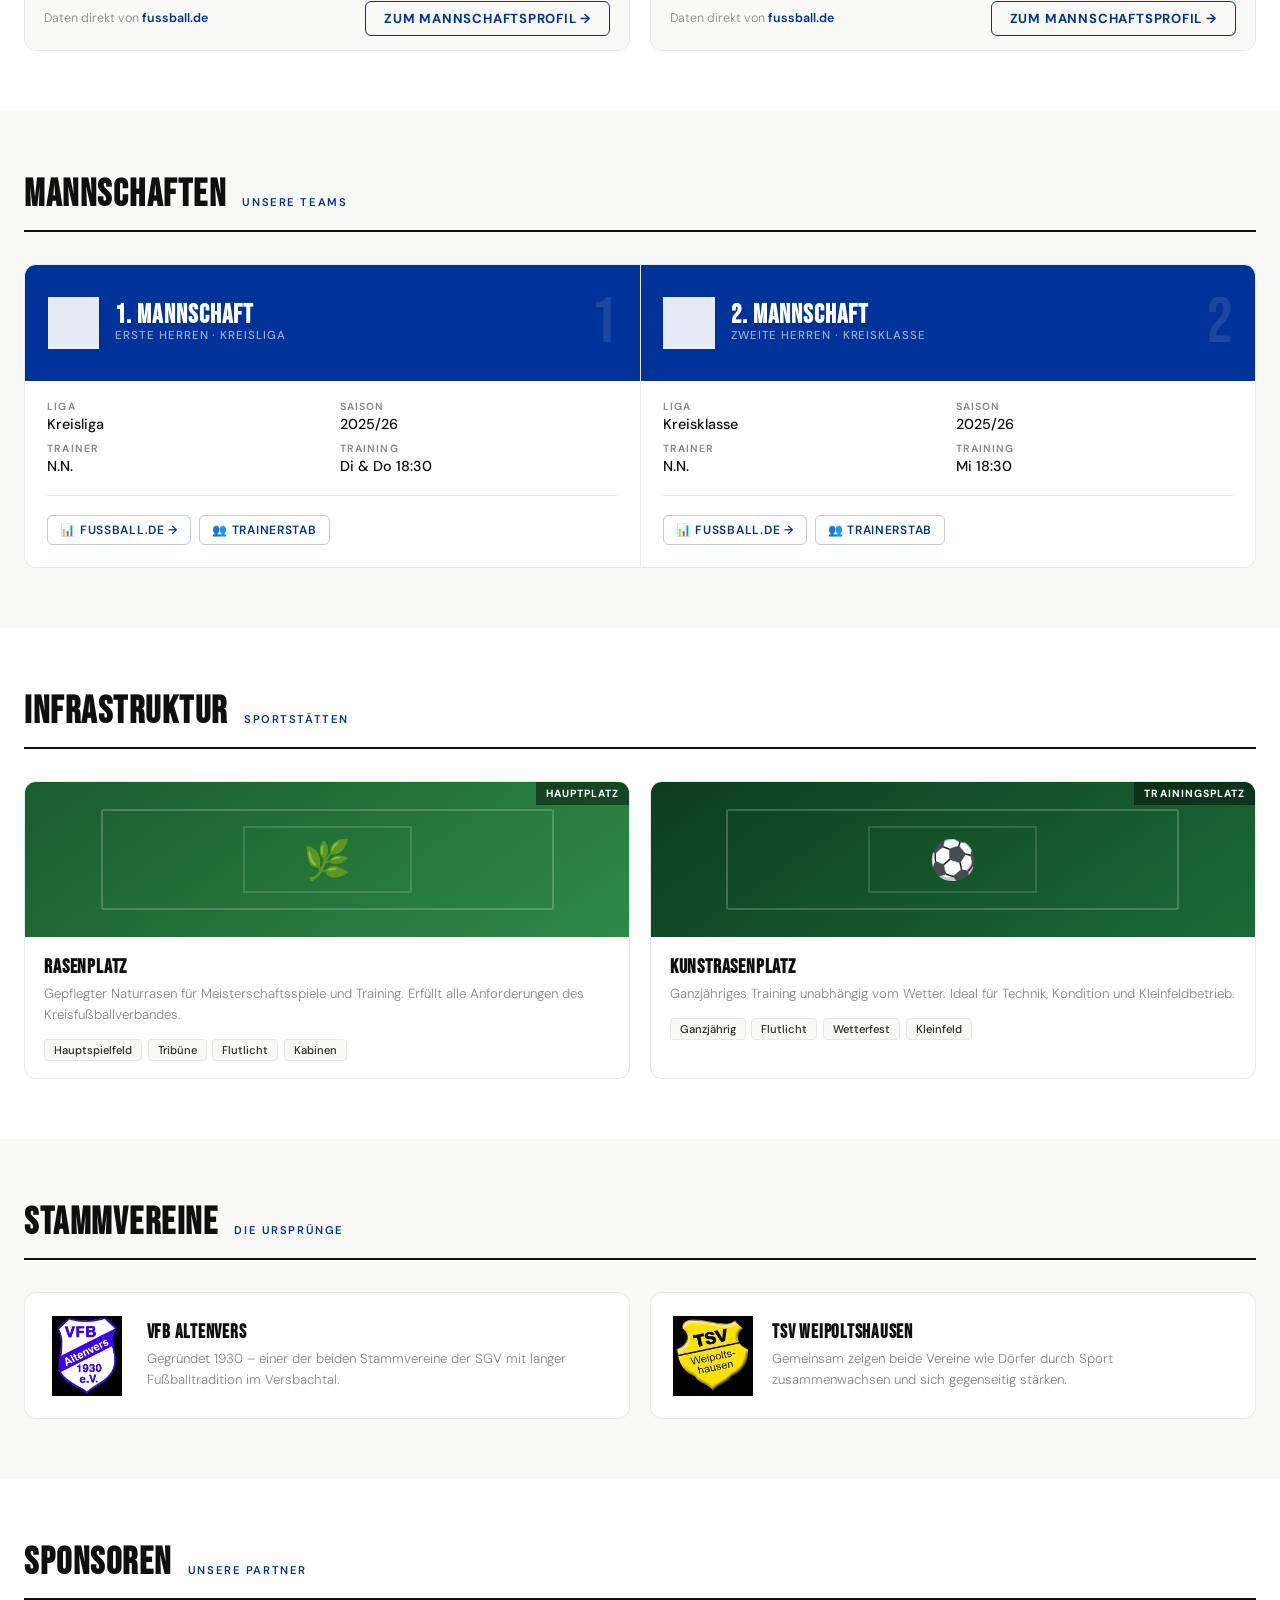
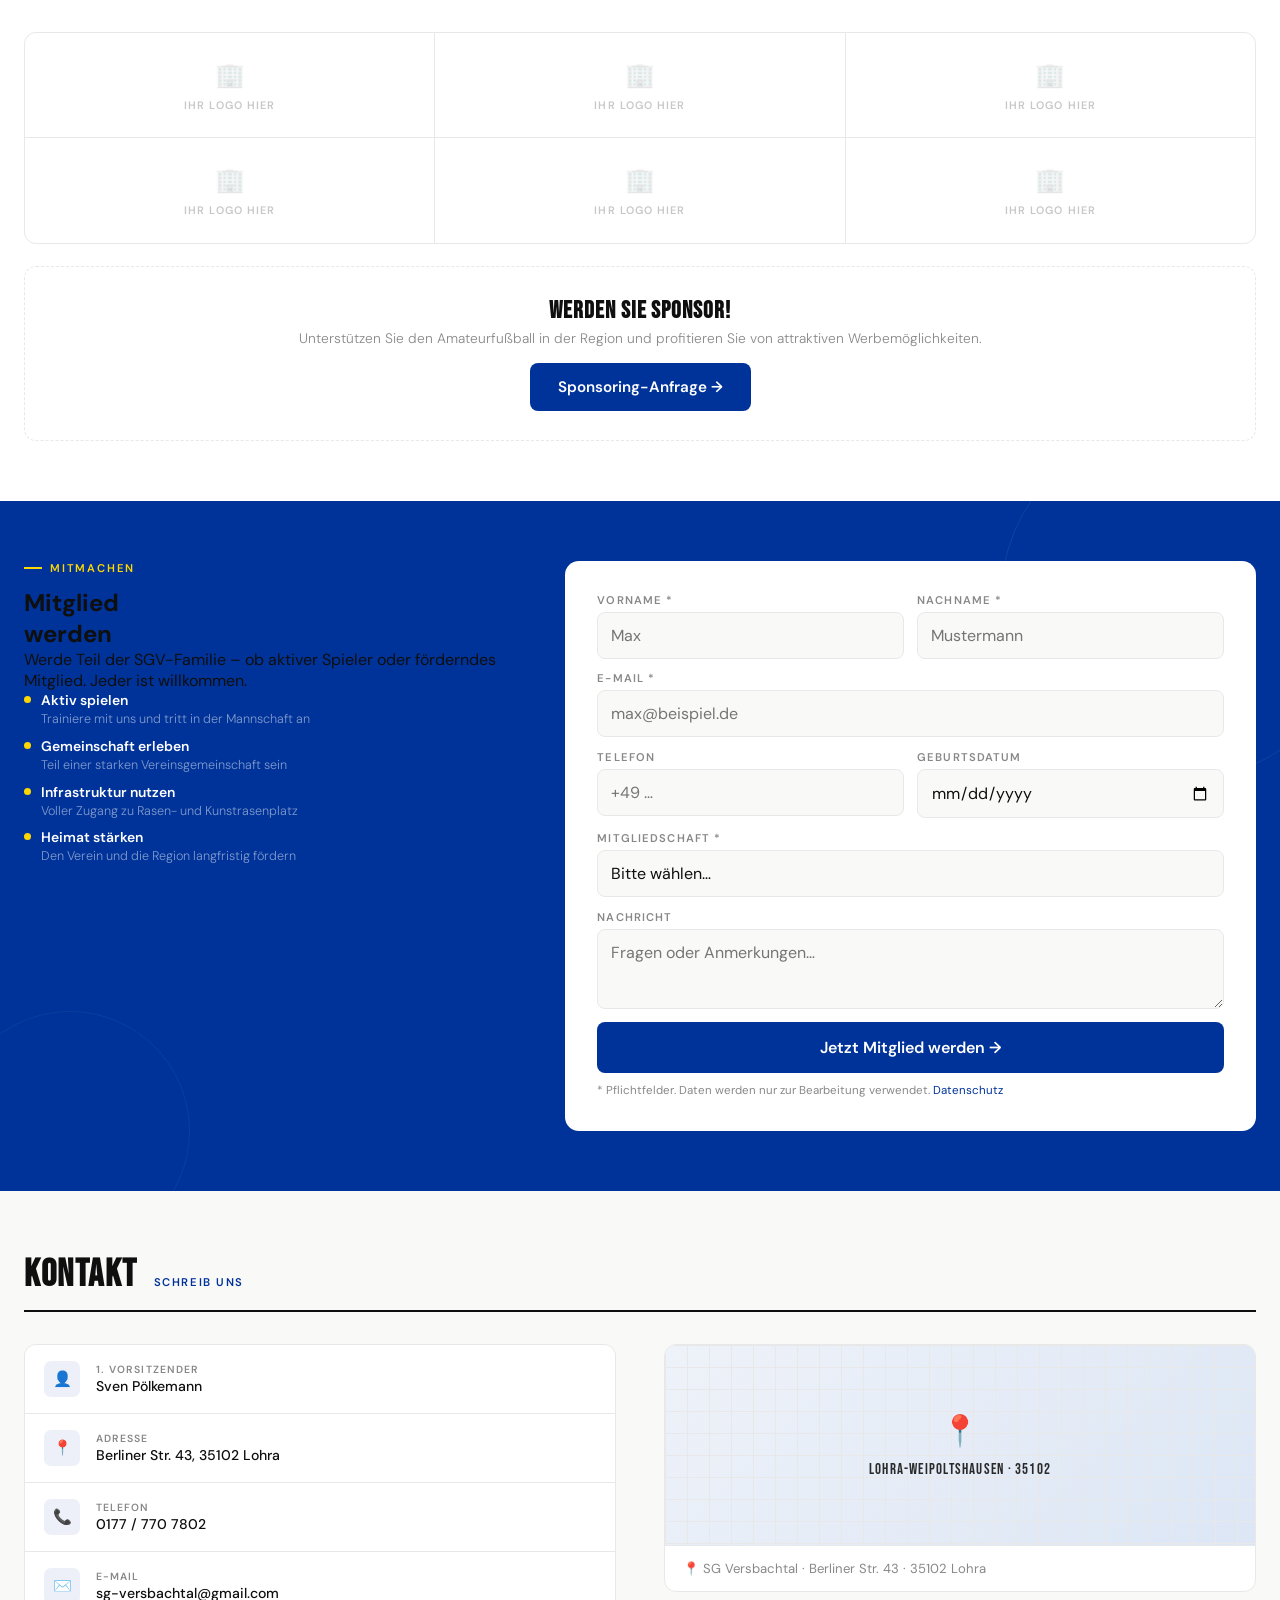
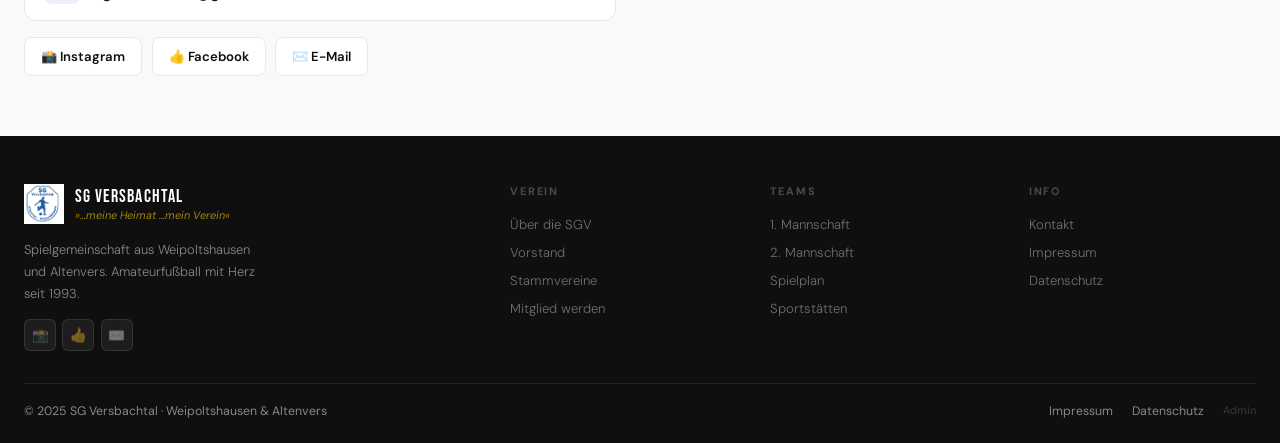
==== commit ecea0607: "Update index.html" ====
--- a/index.html
+++ b/index.html
@@ -82,10 +82,11 @@
 .hs{padding:1rem;text-align:center;border-right:1px solid var(--rule)}.hs:last-child{border-right:none}
 .hs-num{font-family:'Bebas Neue',sans-serif;font-size:1.9rem;color:var(--blue);letter-spacing:.04em;line-height:1}
 .hs-label{font-size:.65rem;font-weight:500;color:var(--muted);letter-spacing:.1em;text-transform:uppercase;margin-top:2px}
-.hero-right{padding:2rem 0 2rem 2rem;display:flex;flex-direction:column;gap:1.2rem;justify-content:center}
-.hero-logo-box{flex:0 0 auto;display:flex;align-items:center;justify-content:center;background:var(--off);border-radius:14px;position:relative;overflow:hidden;height:220px}
-.hero-logo-box::before{content:'SG';font-family:'Bebas Neue',sans-serif;font-size:10rem;color:rgba(0,51,153,.05);position:absolute;top:50%;left:50%;transform:translate(-50%,-50%);pointer-events:none;white-space:nowrap}
-.hero-logo-box img{width:160px;height:160px;object-fit:contain;position:relative;z-index:1;animation:lf 5s ease-in-out infinite}
+.hero-right{padding:2rem 0 2rem 2rem;display:flex;flex-direction:column}
+.hero-logo-box{display:none}
+.hero-title-row{display:flex;align-items:center;gap:1.5rem;margin-bottom:1.2rem}
+.hero-logo-inline{width:110px;height:110px;min-width:110px;object-fit:contain;animation:lf 5s ease-in-out infinite}
+.hero-h1-wrap{flex:1}
 @keyframes lf{0%,100%{transform:translateY(0)}50%{transform:translateY(-8px)}}
 
 /* ── INSTAGRAM CARD ── */
@@ -150,7 +151,7 @@
 .fdde-tab.on,.fdde-tab:hover{background:var(--blue);color:#fff;border-color:var(--blue)}
 .fdde-panels > div{display:none}.fdde-panels > div.show{display:block}
 .fdde-widget-wrap{border:1px solid var(--rule);border-radius:12px;overflow:hidden}
-.fdde-widget-header{background:var(--ink);padding:1rem 1.2rem;display:flex;align-items:center;justify-content:space-between;flex-wrap:wrap;gap:.5rem}
+.fdde-widget-header{background:var(--off);border-bottom:2px solid var(--rule);padding:.8rem 1.1rem;display:flex;align-items:center;justify-content:space-between;flex-wrap:wrap;gap:.5rem}
 .fdde-widget-title{font-family:'Bebas Neue',sans-serif;font-size:1rem;letter-spacing:.06em;color:#fff}
 .fdde-live-badge{font-size:.68rem;font-weight:700;letter-spacing:.08em;text-transform:uppercase;background:var(--gold);color:var(--ink);padding:3px 10px;border-radius:100px}
 .fdde-open-btn{font-size:.72rem;font-weight:600;color:rgba(255,255,255,.6);letter-spacing:.06em;text-transform:uppercase;display:flex;align-items:center;gap:4px;transition:.2s}
@@ -342,10 +343,10 @@
   .hero-h1{font-size:clamp(3.5rem,14vw,5.5rem)}
   .hero-btns{flex-direction:column}.hero-btns .btn{width:100%}
   .hero-stats{margin-top:1.4rem}
-  .hero-right{padding:1.5rem 0 2rem;flex-direction:row;flex-wrap:wrap;gap:1rem}
-  .hero-logo-box{flex:1;min-width:130px;height:180px}
-  .hero-logo-box img{width:130px;height:130px}
-  .ig-card,.next-game-card,.last-result-card{flex:1;min-width:150px}
+  .hero-right{padding:1.5rem 0 2rem;flex-direction:column;gap:1rem}
+  .hero-logo-box{display:none!important}
+  .hero-logo-inline{width:80px;height:80px;min-width:80px}
+  .ig-card{width:100%;flex:none}
   .teams-grid{grid-template-columns:1fr}
   .infra-grid{grid-template-columns:1fr}
   .sv-grid{grid-template-columns:1fr}
@@ -364,10 +365,9 @@
   .container{padding:0 .875rem}
   .hero-h1{font-size:clamp(3rem,16vw,4.5rem)}
   .hs{padding:.75rem .5rem}.hs-num{font-size:1.4rem}.hs-label{font-size:.58rem}
-  .hero-right{flex-direction:column}
-  .hero-logo-box{height:170px;min-width:unset;width:100%}
-  .hero-logo-box img{width:120px;height:120px}
-  .ig-card,.next-game-card,.last-result-card{width:100%}
+  .hero-logo-inline{width:64px;height:64px;min-width:64px}
+  .hero-title-row{gap:1rem}
+  .ig-card{width:100%}
   .section-rule h2{font-size:1.4rem}
   .tc-head{grid-template-columns:auto 1fr;gap:.8rem}.tc-num{display:none}
   .tc-logo{width:44px;height:44px}.tc-head-text h3{font-size:1.3rem}
@@ -454,7 +454,12 @@
   <div class="hero-layout">
     <div class="hero-left">
       <div class="hero-kicker">Amateurfußball · Weipoltshausen &amp; Altenvers</div>
-      <h1 class="hero-h1">SG<br>Versbach<em>tal</em></h1>
+      <div class="hero-title-row">
+        <img src="[data-uri]" alt="SG Versbachtal" class="hero-logo-inline"/>
+        <div class="hero-h1-wrap">
+          <h1 class="hero-h1" style="margin-bottom:0">SG<br>Versbach<em>tal</em></h1>
+        </div>
+      </div>
       <p class="hero-slogan">»...meine Heimat &nbsp;...mein Verein«</p>
       <p class="hero-since">Spielgemeinschaft seit 1993</p>
       <div class="hero-btns">
@@ -468,8 +473,8 @@
       </div>
     </div>
     <div class="hero-right">
-      <!-- SGV Logo -->
-      <div class="hero-logo-box">
+      <!-- SGV Logo (hidden, shown inline in title) -->
+      <div class="hero-logo-box" style="display:none">
         <img src="[data-uri]" alt="SG Versbachtal Wappen"/>
       </div>
       <!-- Instagram Card -->
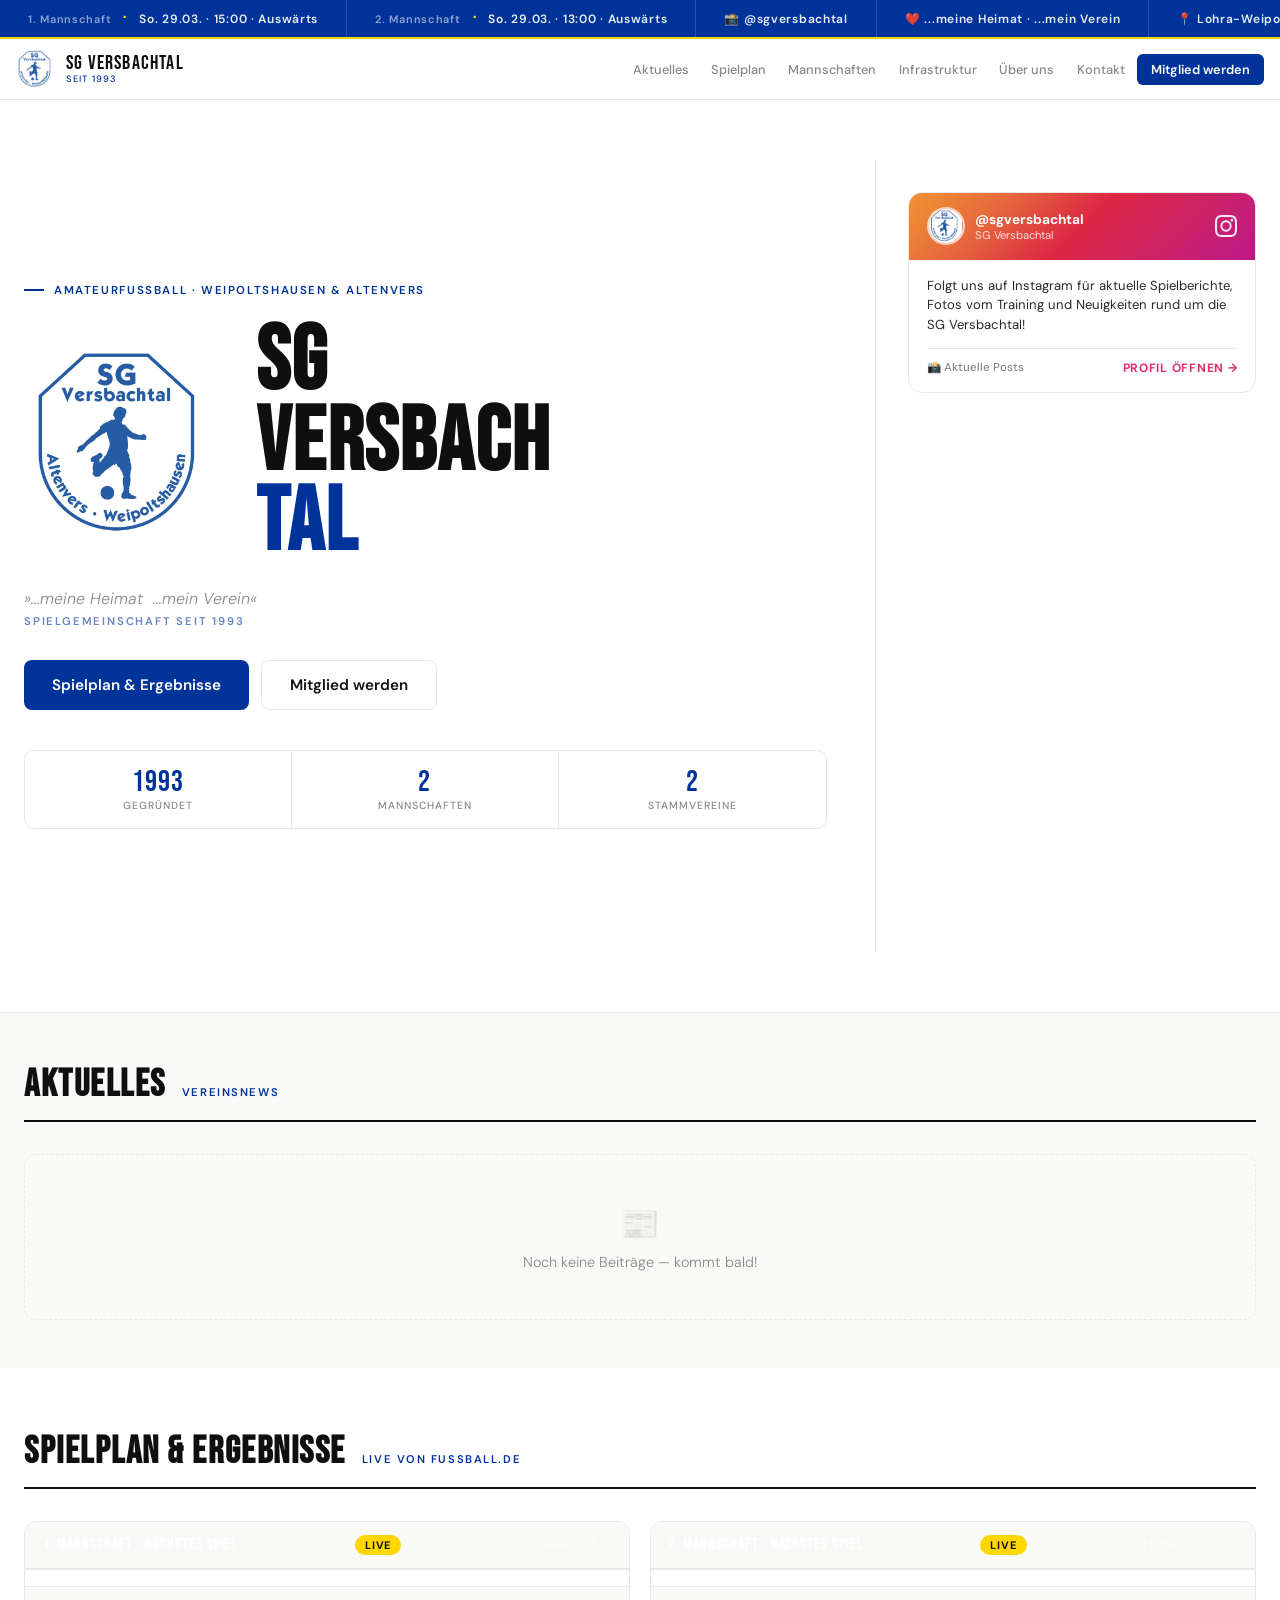
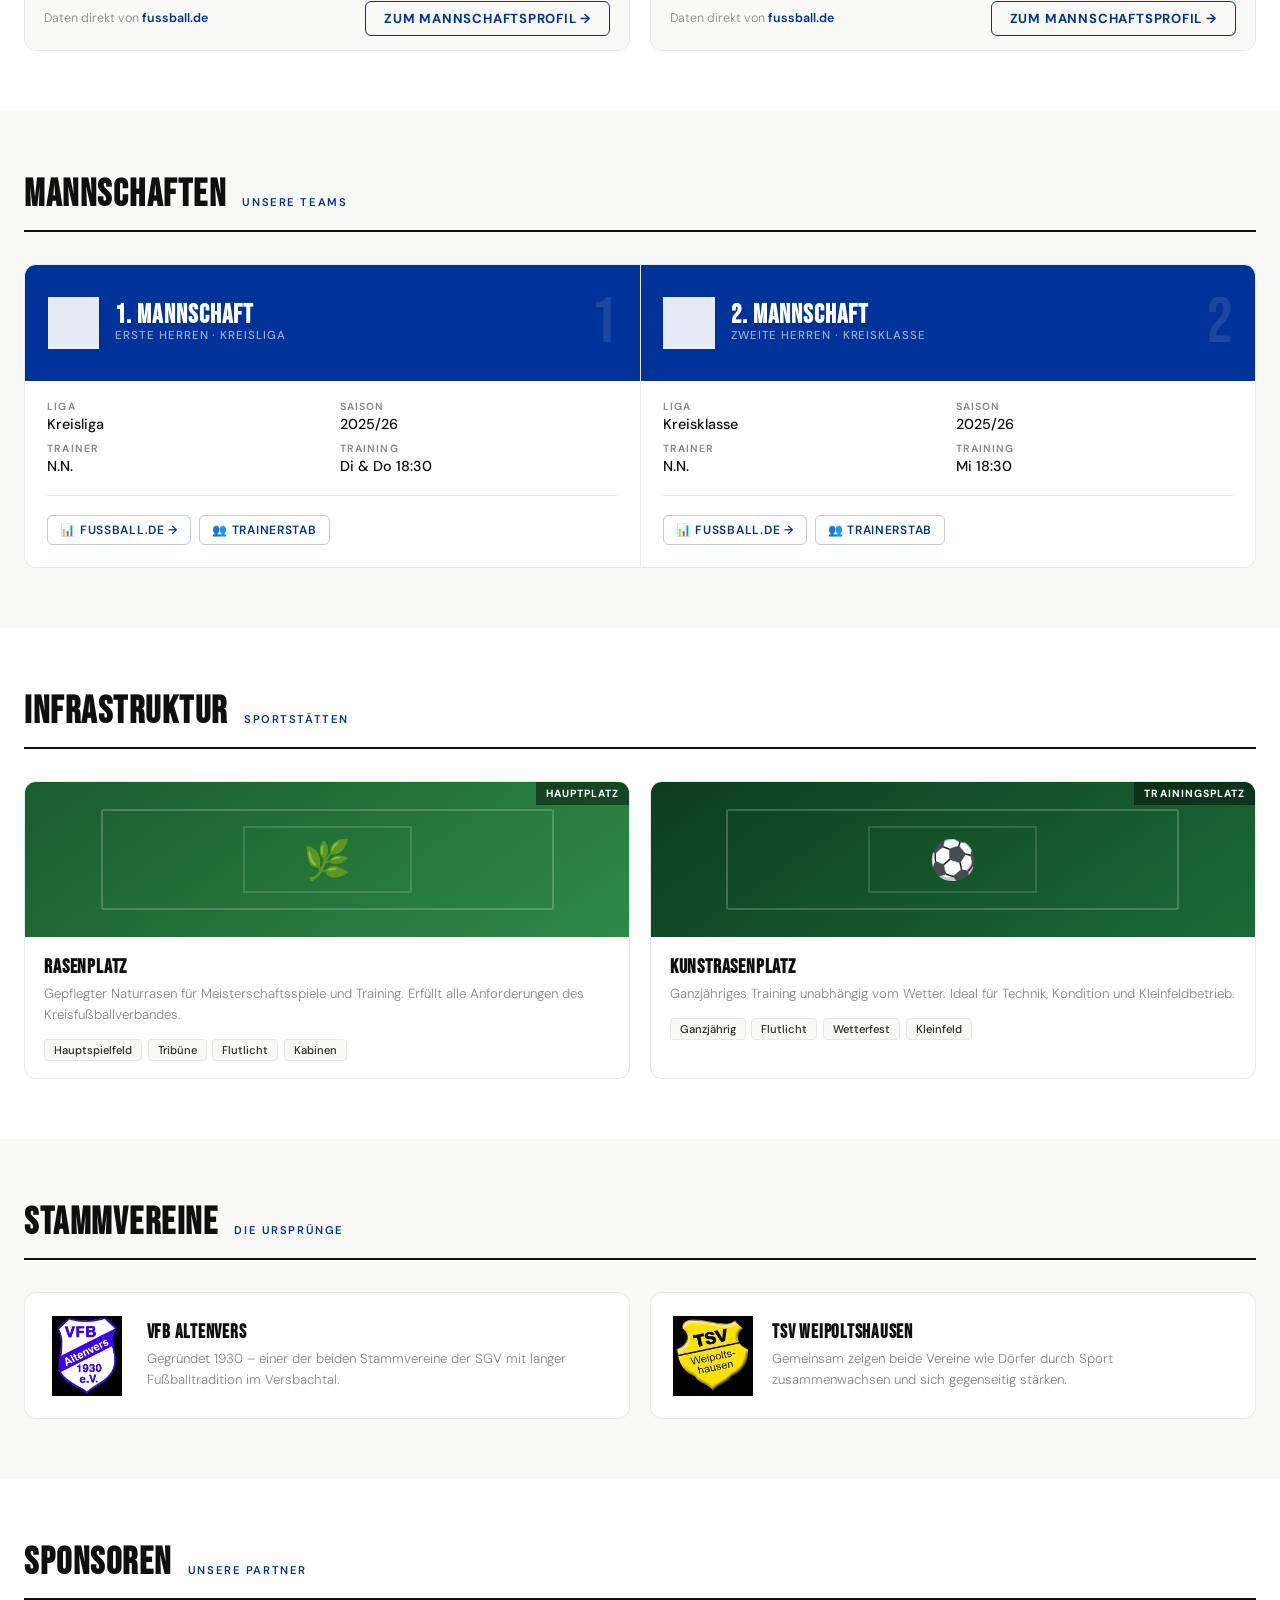
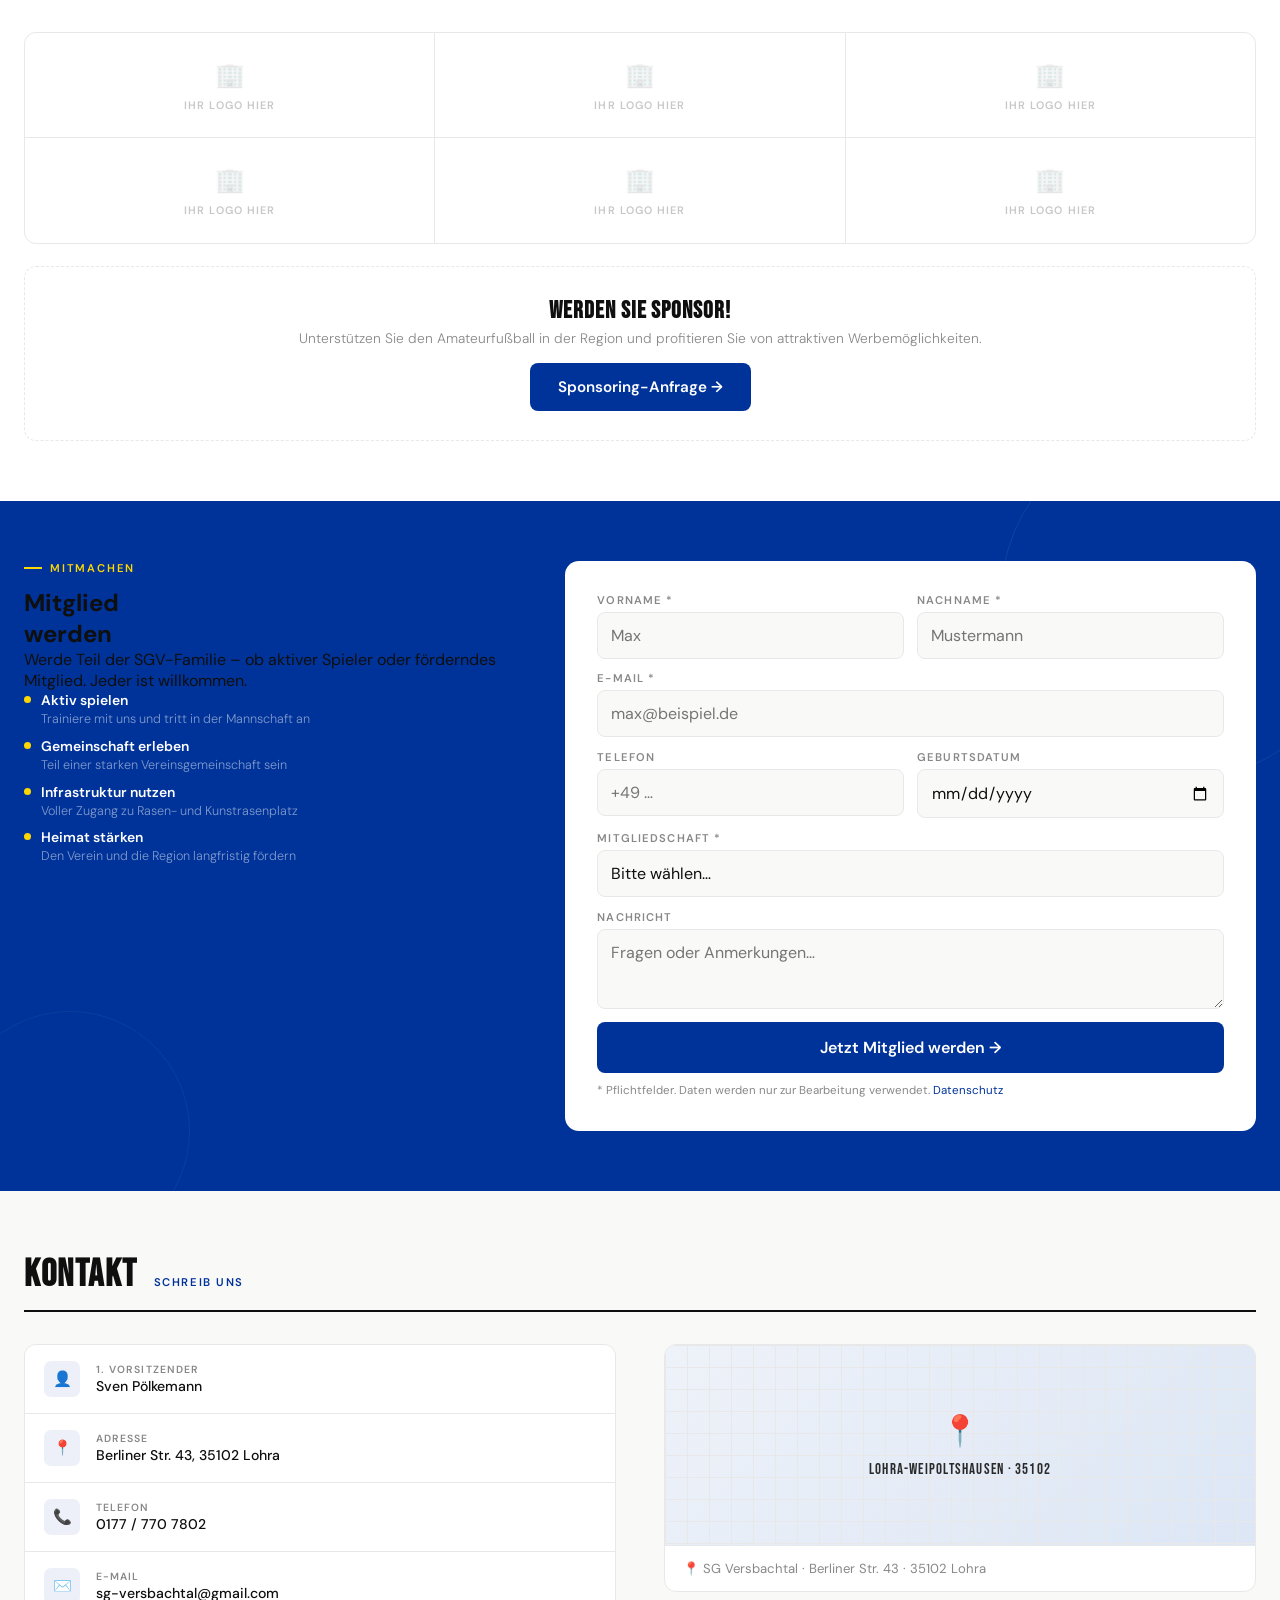
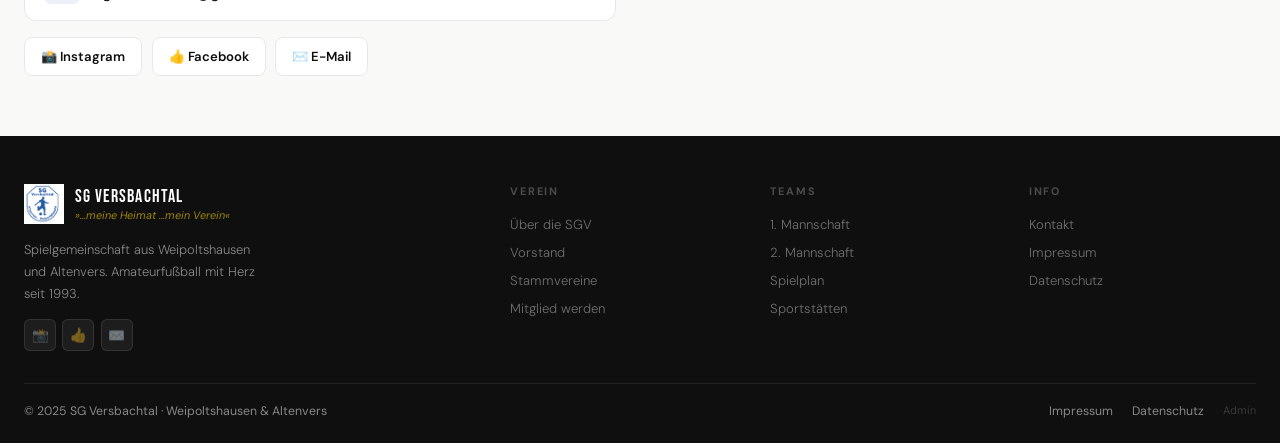
==== commit 57bc3e58: "Update index.html" ====
--- a/index.html
+++ b/index.html
@@ -73,7 +73,7 @@
 .hero-left{padding:3rem 3rem 3rem 0;border-right:1px solid var(--rule);display:flex;flex-direction:column;justify-content:center}
 .hero-kicker{display:inline-flex;align-items:center;gap:10px;font-size:.72rem;font-weight:600;letter-spacing:.14em;text-transform:uppercase;color:var(--blue);margin-bottom:1.5rem}
 .hero-kicker::before{content:'';width:20px;height:2px;background:var(--blue)}
-.hero-h1{font-family:'Bebas Neue',sans-serif;font-size:clamp(4rem,9vw,8rem);line-height:.92;letter-spacing:.02em;margin-bottom:1.2rem}
+.hero-h1{font-family:'Bebas Neue',sans-serif;font-size:clamp(3.5rem,7vw,6.5rem);line-height:.9;letter-spacing:.02em;margin-bottom:.5rem}
 .hero-h1 em{color:var(--blue);font-style:normal;display:block}
 .hero-slogan{font-size:1rem;font-weight:300;color:var(--muted);font-style:italic;margin-bottom:.3rem}
 .hero-since{font-size:.7rem;font-weight:600;letter-spacing:.16em;text-transform:uppercase;color:var(--blue);opacity:.6;margin-bottom:2rem}
@@ -82,10 +82,10 @@
 .hs{padding:1rem;text-align:center;border-right:1px solid var(--rule)}.hs:last-child{border-right:none}
 .hs-num{font-family:'Bebas Neue',sans-serif;font-size:1.9rem;color:var(--blue);letter-spacing:.04em;line-height:1}
 .hs-label{font-size:.65rem;font-weight:500;color:var(--muted);letter-spacing:.1em;text-transform:uppercase;margin-top:2px}
-.hero-right{padding:2rem 0 2rem 2rem;display:flex;flex-direction:column}
+.hero-right{padding:2rem 0 2rem 2rem;display:flex;flex-direction:column;align-items:stretch}
 .hero-logo-box{display:none}
-.hero-title-row{display:flex;align-items:center;gap:1.5rem;margin-bottom:1.2rem}
-.hero-logo-inline{width:110px;height:110px;min-width:110px;object-fit:contain;animation:lf 5s ease-in-out infinite}
+.hero-title-row{display:flex;align-items:center;gap:2rem;margin-bottom:1.5rem}
+.hero-logo-inline{width:200px;height:200px;min-width:200px;object-fit:contain;animation:lf 5s ease-in-out infinite}
 .hero-h1-wrap{flex:1}
 @keyframes lf{0%,100%{transform:translateY(0)}50%{transform:translateY(-8px)}}
 
@@ -345,7 +345,7 @@
   .hero-stats{margin-top:1.4rem}
   .hero-right{padding:1.5rem 0 2rem;flex-direction:column;gap:1rem}
   .hero-logo-box{display:none!important}
-  .hero-logo-inline{width:80px;height:80px;min-width:80px}
+  .hero-logo-inline{width:90px;height:90px;min-width:90px}
   .ig-card{width:100%;flex:none}
   .teams-grid{grid-template-columns:1fr}
   .infra-grid{grid-template-columns:1fr}
@@ -365,7 +365,7 @@
   .container{padding:0 .875rem}
   .hero-h1{font-size:clamp(3rem,16vw,4.5rem)}
   .hs{padding:.75rem .5rem}.hs-num{font-size:1.4rem}.hs-label{font-size:.58rem}
-  .hero-logo-inline{width:64px;height:64px;min-width:64px}
+  .hero-logo-inline{width:70px;height:70px;min-width:70px}
   .hero-title-row{gap:1rem}
   .ig-card{width:100%}
   .section-rule h2{font-size:1.4rem}
